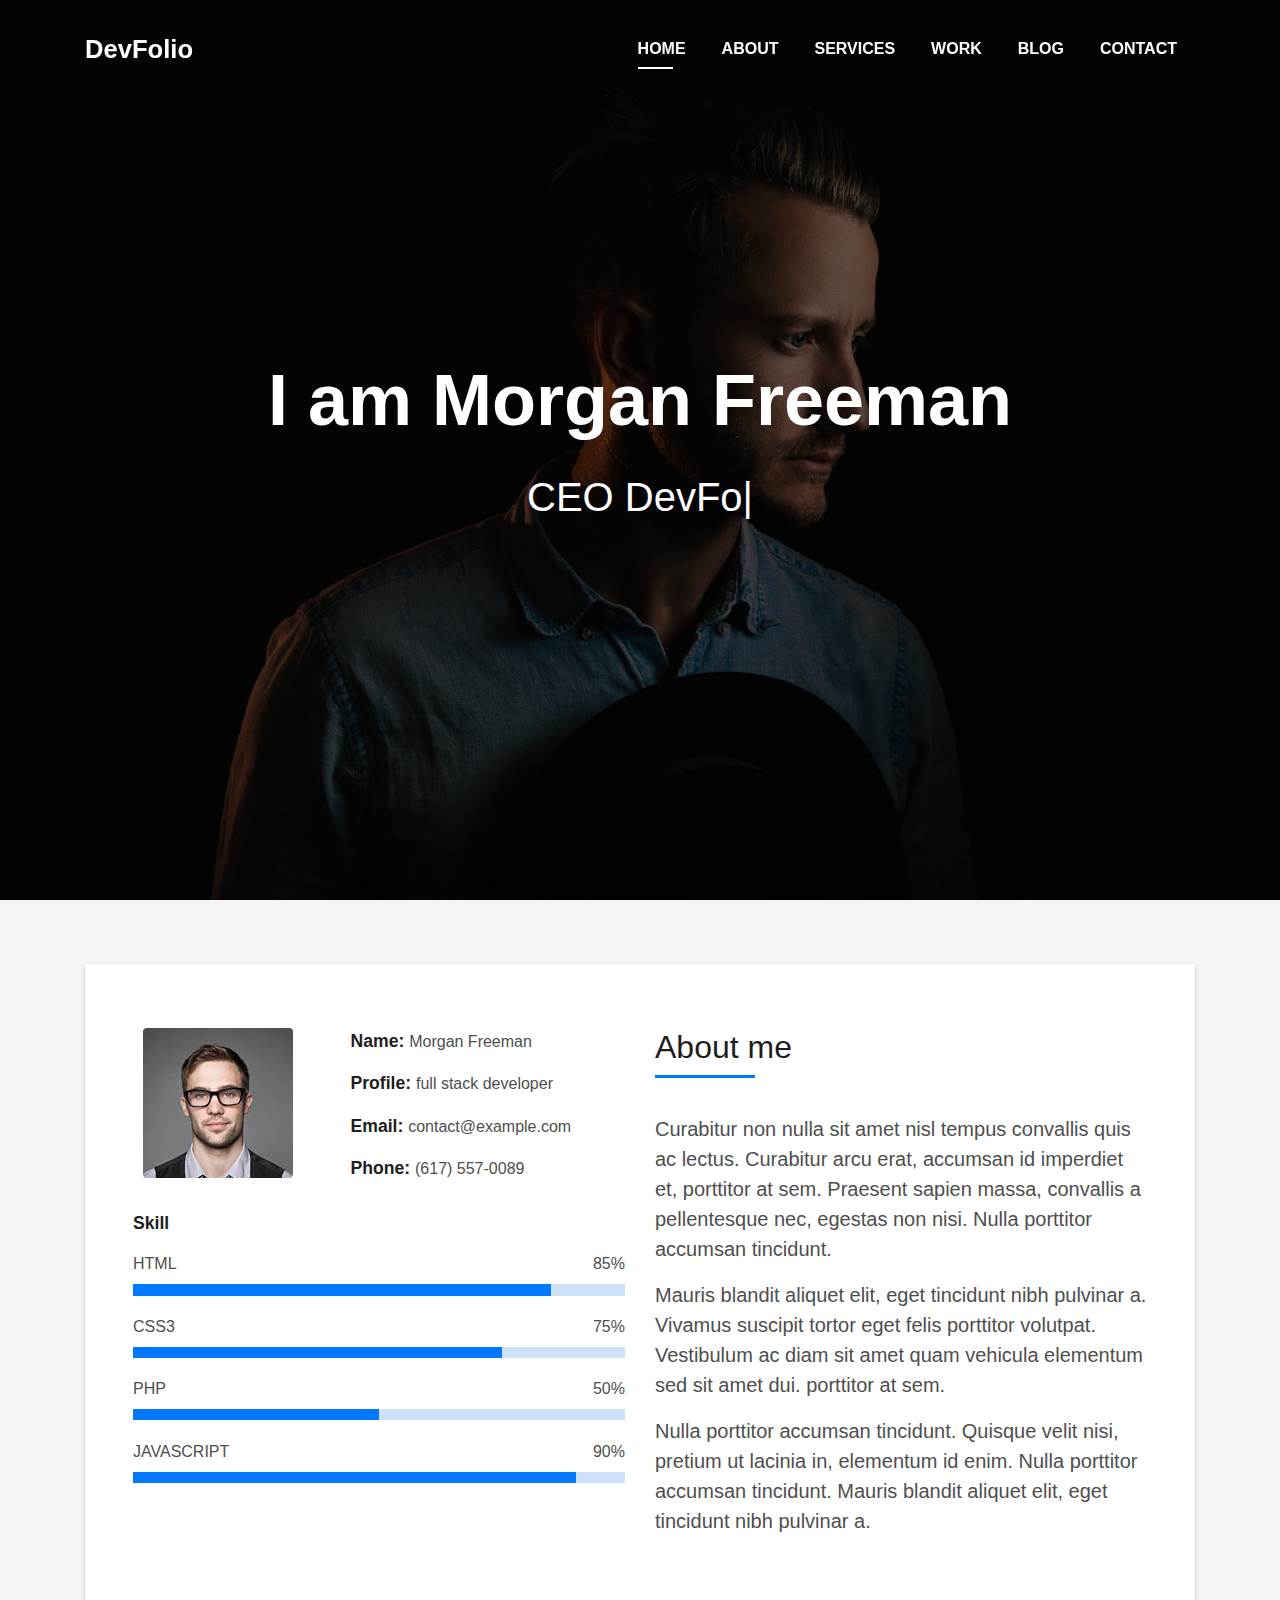
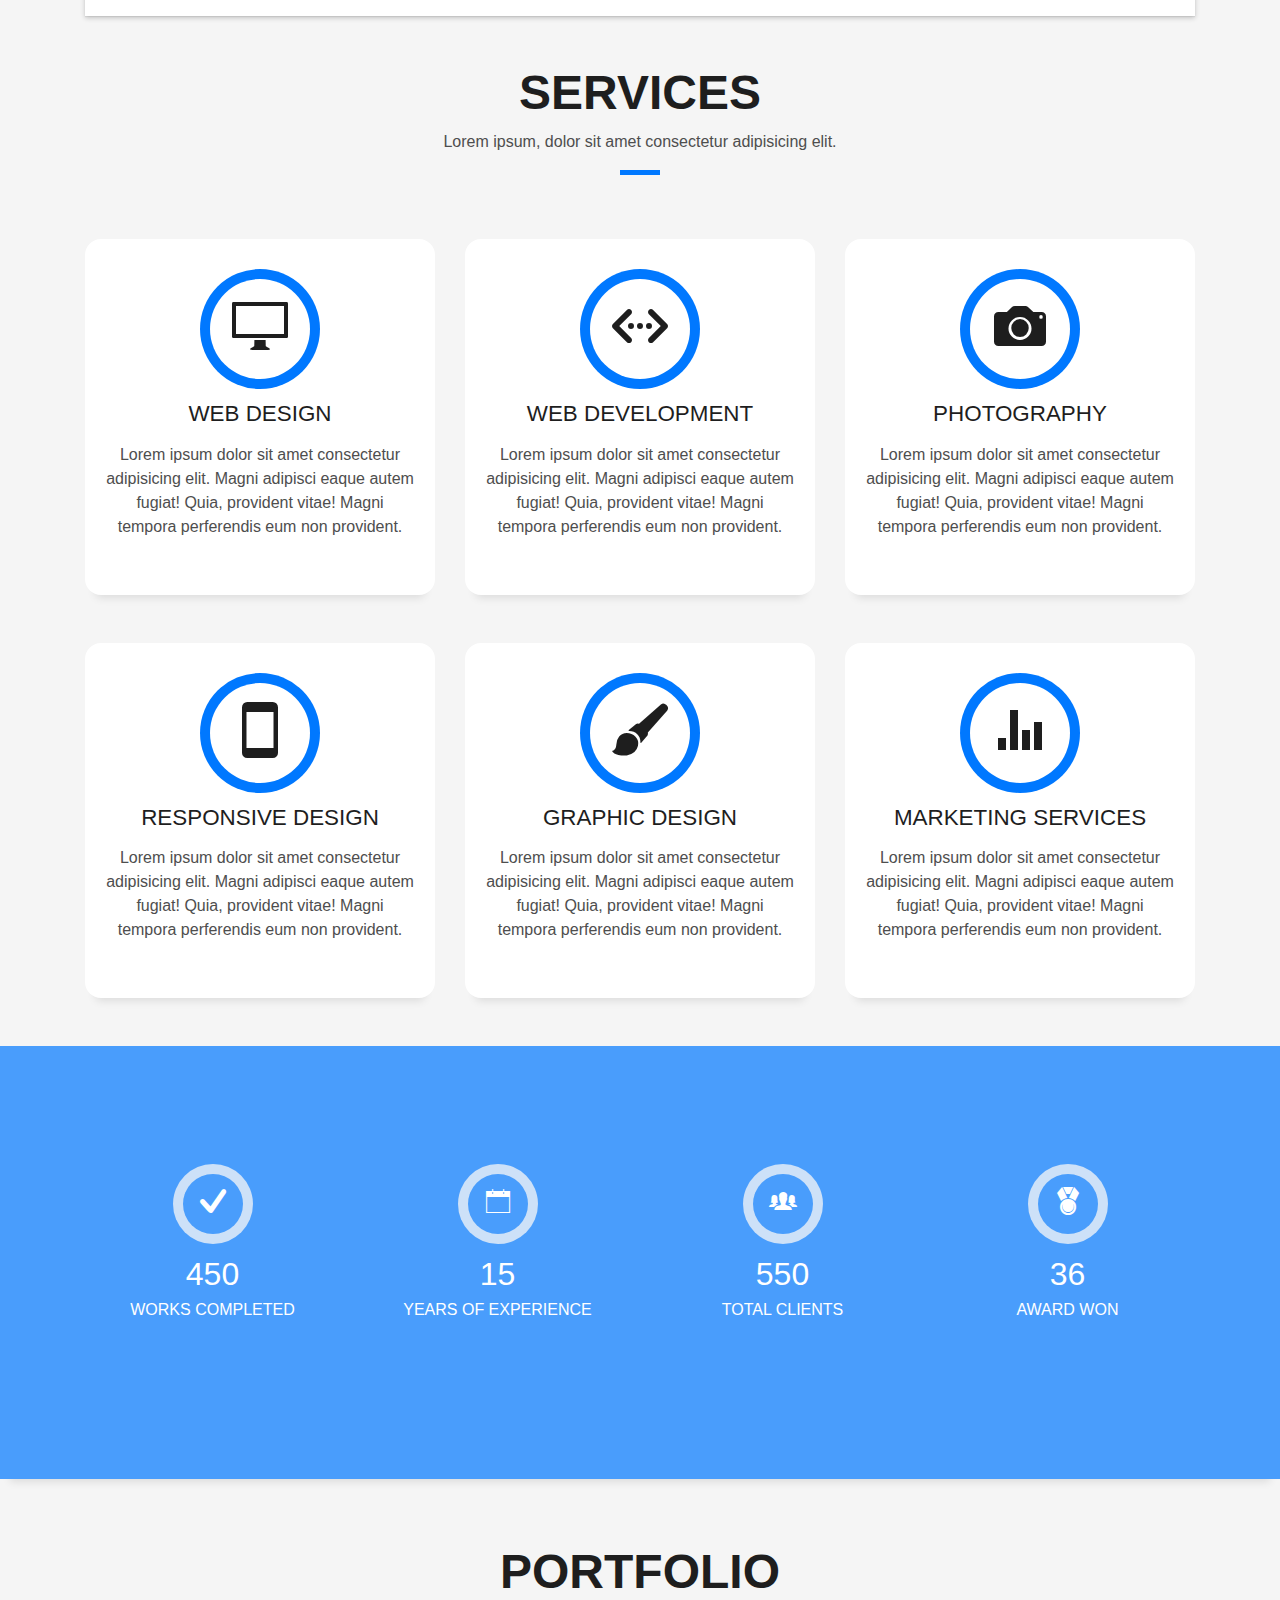
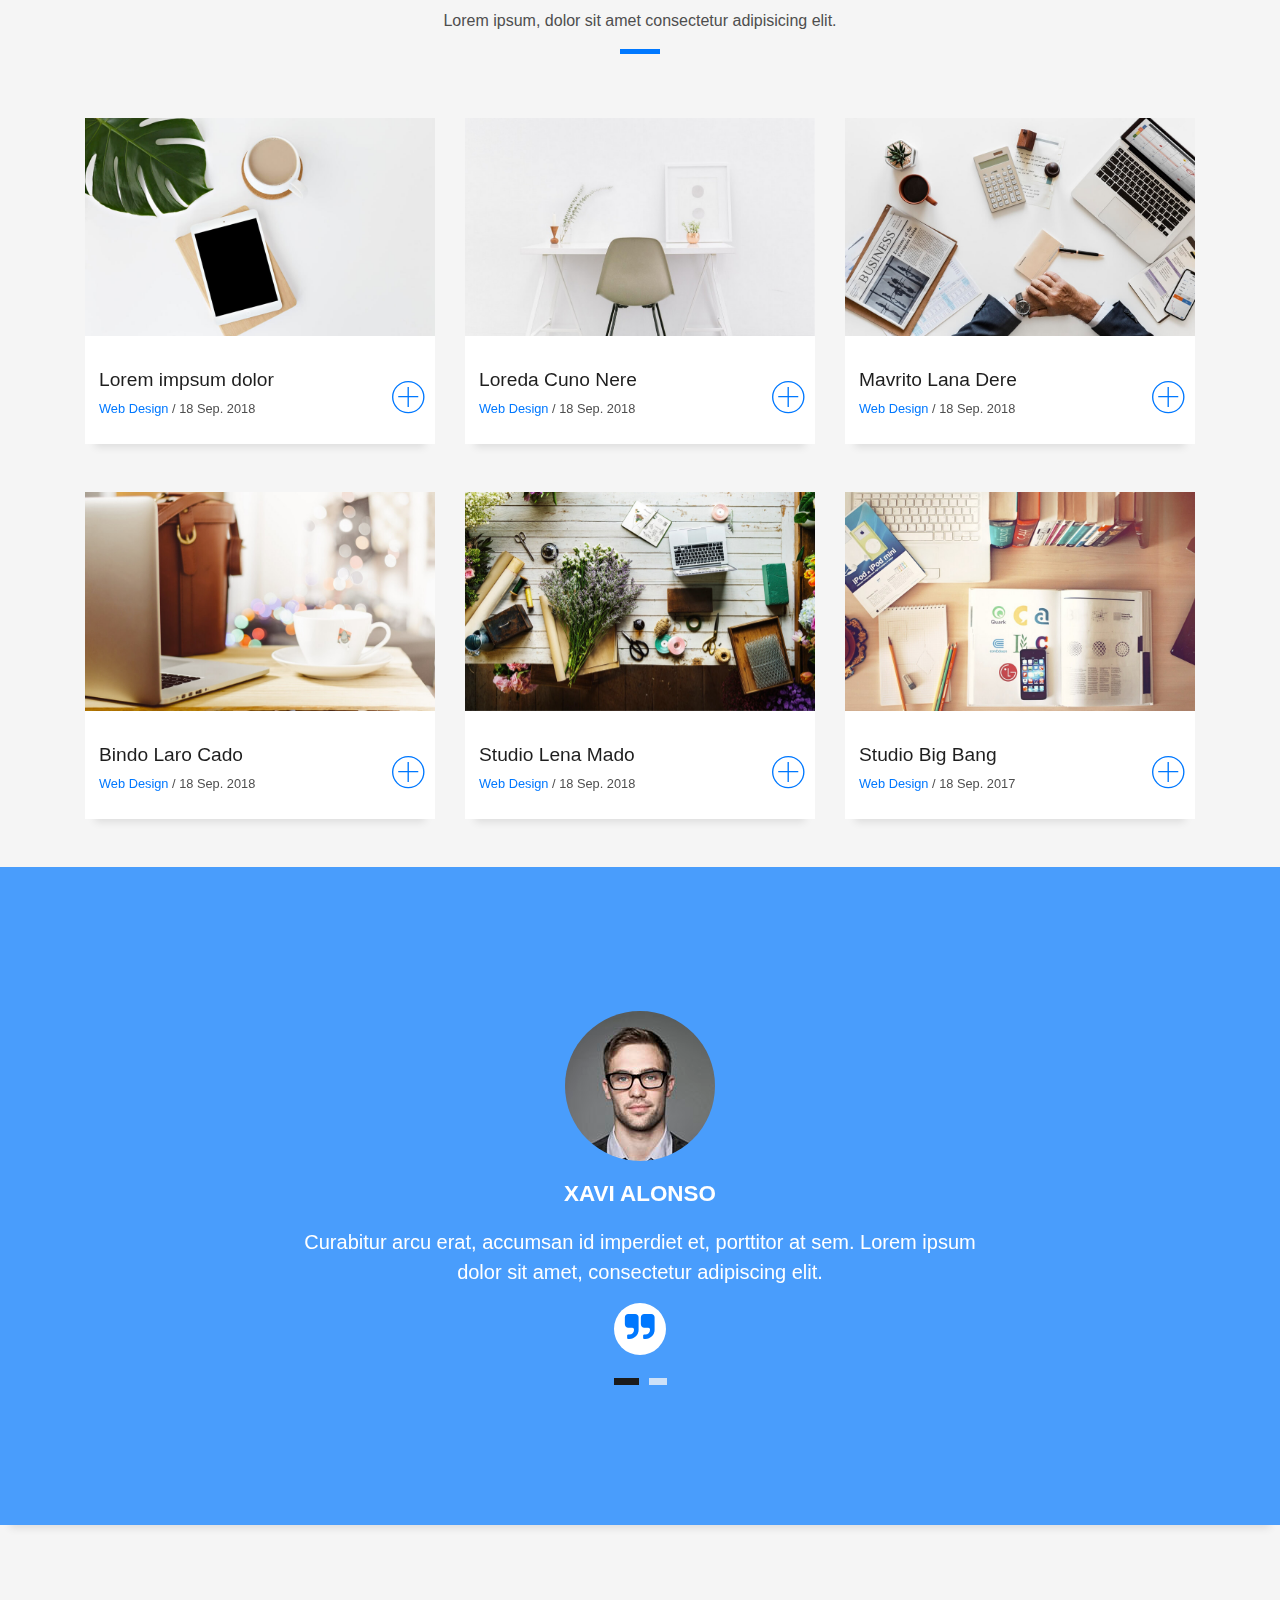
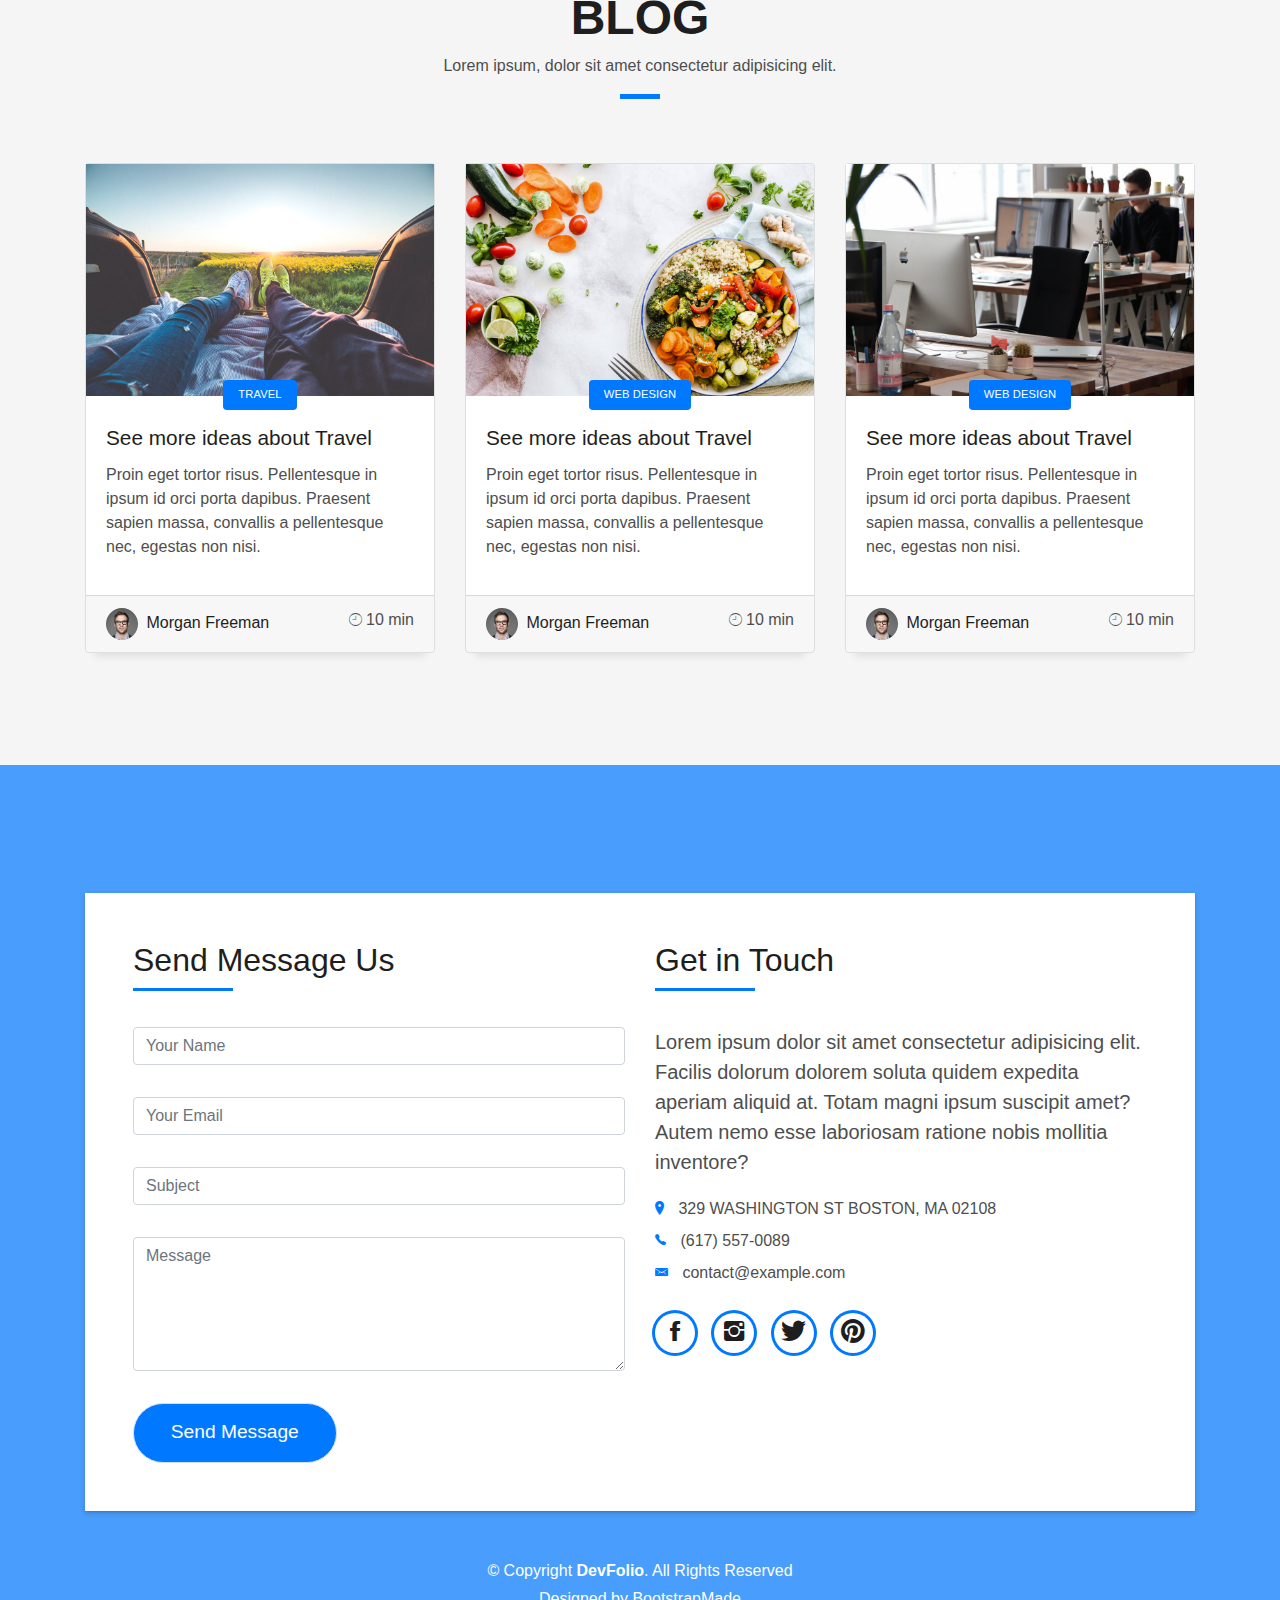
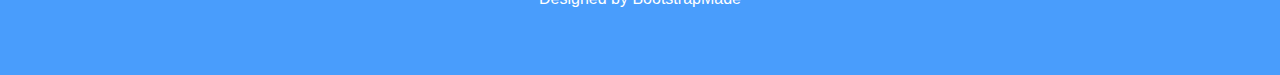
==== index.html @ e2ce396e "Initial (free) template" ====
<!DOCTYPE html>
<html lang="en">
<head>
  <meta charset="utf-8">
  <title>DevFolio Bootstrap Template</title>
  <meta content="width=device-width, initial-scale=1.0" name="viewport">
  <meta content="" name="keywords">
  <meta content="" name="description">

  <!-- Favicons -->
  <link href="img/favicon.png" rel="icon">
  <link href="img/apple-touch-icon.png" rel="apple-touch-icon">

  <!-- Bootstrap CSS File -->
  <link href="lib/bootstrap/css/bootstrap.min.css" rel="stylesheet">

  <!-- Libraries CSS Files -->
  <link href="lib/font-awesome/css/font-awesome.min.css" rel="stylesheet">
  <link href="lib/animate/animate.min.css" rel="stylesheet">
  <link href="lib/ionicons/css/ionicons.min.css" rel="stylesheet">
  <link href="lib/owlcarousel/assets/owl.carousel.min.css" rel="stylesheet">
  <link href="lib/lightbox/css/lightbox.min.css" rel="stylesheet">

  <!-- Main Stylesheet File -->
  <link href="css/style.css" rel="stylesheet">

  <!-- =======================================================
    Theme Name: DevFolio
    Theme URL: https://bootstrapmade.com/devfolio-bootstrap-portfolio-html-template/
    Author: BootstrapMade.com
    License: https://bootstrapmade.com/license/
  ======================================================= -->
</head>

<body id="page-top">

  <!--/ Nav Star /-->
  <nav class="navbar navbar-b navbar-trans navbar-expand-md fixed-top" id="mainNav">
    <div class="container">
      <a class="navbar-brand js-scroll" href="#page-top">DevFolio</a>
      <button class="navbar-toggler collapsed" type="button" data-toggle="collapse" data-target="#navbarDefault"
        aria-controls="navbarDefault" aria-expanded="false" aria-label="Toggle navigation">
        <span></span>
        <span></span>
        <span></span>
      </button>
      <div class="navbar-collapse collapse justify-content-end" id="navbarDefault">
        <ul class="navbar-nav">
          <li class="nav-item">
            <a class="nav-link js-scroll active" href="#home">Home</a>
          </li>
          <li class="nav-item">
            <a class="nav-link js-scroll" href="#about">About</a>
          </li>
          <li class="nav-item">
            <a class="nav-link js-scroll" href="#service">Services</a>
          </li>
          <li class="nav-item">
            <a class="nav-link js-scroll" href="#work">Work</a>
          </li>
          <li class="nav-item">
            <a class="nav-link js-scroll" href="#blog">Blog</a>
          </li>
          <li class="nav-item">
            <a class="nav-link js-scroll" href="#contact">Contact</a>
          </li>
        </ul>
      </div>
    </div>
  </nav>
  <!--/ Nav End /-->

  <!--/ Intro Skew Star /-->
  <div id="home" class="intro route bg-image" style="background-image: url(img/intro-bg.jpg)">
    <div class="overlay-itro"></div>
    <div class="intro-content display-table">
      <div class="table-cell">
        <div class="container">
          <!--<p class="display-6 color-d">Hello, world!</p>-->
          <h1 class="intro-title mb-4">I am Morgan Freeman</h1>
          <p class="intro-subtitle"><span class="text-slider-items">CEO DevFolio,Web Developer,Web Designer,Frontend Developer,Graphic Designer</span><strong class="text-slider"></strong></p>
          <!-- <p class="pt-3"><a class="btn btn-primary btn js-scroll px-4" href="#about" role="button">Learn More</a></p> -->
        </div>
      </div>
    </div>
  </div>
  <!--/ Intro Skew End /-->

  <section id="about" class="about-mf sect-pt4 route">
    <div class="container">
      <div class="row">
        <div class="col-sm-12">
          <div class="box-shadow-full">
            <div class="row">
              <div class="col-md-6">
                <div class="row">
                  <div class="col-sm-6 col-md-5">
                    <div class="about-img">
                      <img src="img/testimonial-2.jpg" class="img-fluid rounded b-shadow-a" alt="">
                    </div>
                  </div>
                  <div class="col-sm-6 col-md-7">
                    <div class="about-info">
                      <p><span class="title-s">Name: </span> <span>Morgan Freeman</span></p>
                      <p><span class="title-s">Profile: </span> <span>full stack developer</span></p>
                      <p><span class="title-s">Email: </span> <span>contact@example.com</span></p>
                      <p><span class="title-s">Phone: </span> <span>(617) 557-0089</span></p>
                    </div>
                  </div>
                </div>
                <div class="skill-mf">
                  <p class="title-s">Skill</p>
                  <span>HTML</span> <span class="pull-right">85%</span>
                  <div class="progress">
                    <div class="progress-bar" role="progressbar" style="width: 85%;" aria-valuenow="85" aria-valuemin="0"
                      aria-valuemax="100"></div>
                  </div>
                  <span>CSS3</span> <span class="pull-right">75%</span>
                  <div class="progress">
                    <div class="progress-bar" role="progressbar" style="width: 75%" aria-valuenow="75" aria-valuemin="0"
                      aria-valuemax="100"></div>
                  </div>
                  <span>PHP</span> <span class="pull-right">50%</span>
                  <div class="progress">
                    <div class="progress-bar" role="progressbar" style="width: 50%" aria-valuenow="50" aria-valuemin="0"
                      aria-valuemax="100"></div>
                  </div>
                  <span>JAVASCRIPT</span> <span class="pull-right">90%</span>
                  <div class="progress">
                    <div class="progress-bar" role="progressbar" style="width: 90%" aria-valuenow="90" aria-valuemin="0"
                      aria-valuemax="100"></div>
                  </div>
                </div>
              </div>
              <div class="col-md-6">
                <div class="about-me pt-4 pt-md-0">
                  <div class="title-box-2">
                    <h5 class="title-left">
                      About me
                    </h5>
                  </div>
                  <p class="lead">
                    Curabitur non nulla sit amet nisl tempus convallis quis ac lectus. Curabitur arcu erat, accumsan id
                    imperdiet et, porttitor
                    at sem. Praesent sapien massa, convallis a pellentesque nec, egestas non nisi. Nulla
                    porttitor accumsan tincidunt.
                  </p>
                  <p class="lead">
                    Mauris blandit aliquet elit, eget tincidunt nibh pulvinar a. Vivamus suscipit tortor eget felis
                    porttitor volutpat. Vestibulum
                    ac diam sit amet quam vehicula elementum sed sit amet dui. porttitor at sem.
                  </p>
                  <p class="lead">
                    Nulla porttitor accumsan tincidunt. Quisque velit nisi, pretium ut lacinia in, elementum id enim.
                    Nulla porttitor accumsan
                    tincidunt. Mauris blandit aliquet elit, eget tincidunt nibh pulvinar a.
                  </p>
                </div>
              </div>
            </div>
          </div>
        </div>
      </div>
    </div>
  </section>

  <!--/ Section Services Star /-->
  <section id="service" class="services-mf route">
    <div class="container">
      <div class="row">
        <div class="col-sm-12">
          <div class="title-box text-center">
            <h3 class="title-a">
              Services
            </h3>
            <p class="subtitle-a">
              Lorem ipsum, dolor sit amet consectetur adipisicing elit.
            </p>
            <div class="line-mf"></div>
          </div>
        </div>
      </div>
      <div class="row">
        <div class="col-md-4">
          <div class="service-box">
            <div class="service-ico">
              <span class="ico-circle"><i class="ion-monitor"></i></span>
            </div>
            <div class="service-content">
              <h2 class="s-title">Web Design</h2>
              <p class="s-description text-center">
                Lorem ipsum dolor sit amet consectetur adipisicing elit. Magni adipisci eaque autem fugiat! Quia,
                provident vitae! Magni
                tempora perferendis eum non provident.
              </p>
            </div>
          </div>
        </div>
        <div class="col-md-4">
          <div class="service-box">
            <div class="service-ico">
              <span class="ico-circle"><i class="ion-code-working"></i></span>
            </div>
            <div class="service-content">
              <h2 class="s-title">Web Development</h2>
              <p class="s-description text-center">
                Lorem ipsum dolor sit amet consectetur adipisicing elit. Magni adipisci eaque autem fugiat! Quia,
                provident vitae! Magni
                tempora perferendis eum non provident.
              </p>
            </div>
          </div>
        </div>
        <div class="col-md-4">
          <div class="service-box">
            <div class="service-ico">
              <span class="ico-circle"><i class="ion-camera"></i></span>
            </div>
            <div class="service-content">
              <h2 class="s-title">Photography</h2>
              <p class="s-description text-center">
                Lorem ipsum dolor sit amet consectetur adipisicing elit. Magni adipisci eaque autem fugiat! Quia,
                provident vitae! Magni
                tempora perferendis eum non provident.
              </p>
            </div>
          </div>
        </div>
        <div class="col-md-4">
          <div class="service-box">
            <div class="service-ico">
              <span class="ico-circle"><i class="ion-android-phone-portrait"></i></span>
            </div>
            <div class="service-content">
              <h2 class="s-title">Responsive Design</h2>
              <p class="s-description text-center">
                Lorem ipsum dolor sit amet consectetur adipisicing elit. Magni adipisci eaque autem fugiat! Quia,
                provident vitae! Magni
                tempora perferendis eum non provident.
              </p>
            </div>
          </div>
        </div>
        <div class="col-md-4">
          <div class="service-box">
            <div class="service-ico">
              <span class="ico-circle"><i class="ion-paintbrush"></i></span>
            </div>
            <div class="service-content">
              <h2 class="s-title">Graphic Design</h2>
              <p class="s-description text-center">
                Lorem ipsum dolor sit amet consectetur adipisicing elit. Magni adipisci eaque autem fugiat! Quia,
                provident vitae! Magni
                tempora perferendis eum non provident.
              </p>
            </div>
          </div>
        </div>
        <div class="col-md-4">
          <div class="service-box">
            <div class="service-ico">
              <span class="ico-circle"><i class="ion-stats-bars"></i></span>
            </div>
            <div class="service-content">
              <h2 class="s-title">Marketing Services</h2>
              <p class="s-description text-center">
                Lorem ipsum dolor sit amet consectetur adipisicing elit. Magni adipisci eaque autem fugiat! Quia,
                provident vitae! Magni
                tempora perferendis eum non provident.
              </p>
            </div>
          </div>
        </div>
      </div>
    </div>
  </section>
  <!--/ Section Services End /-->

  <div class="section-counter paralax-mf bg-image" style="background-image: url(img/counters-bg.jpg)">
    <div class="overlay-mf"></div>
    <div class="container">
      <div class="row">
        <div class="col-sm-3 col-lg-3">
          <div class="counter-box">
            <div class="counter-ico">
              <span class="ico-circle"><i class="ion-checkmark-round"></i></span>
            </div>
            <div class="counter-num">
              <p class="counter">450</p>
              <span class="counter-text">WORKS COMPLETED</span>
            </div>
          </div>
        </div>
        <div class="col-sm-3 col-lg-3">
          <div class="counter-box pt-4 pt-md-0">
            <div class="counter-ico">
              <span class="ico-circle"><i class="ion-ios-calendar-outline"></i></span>
            </div>
            <div class="counter-num">
              <p class="counter">15</p>
              <span class="counter-text">YEARS OF EXPERIENCE</span>
            </div>
          </div>
        </div>
        <div class="col-sm-3 col-lg-3">
          <div class="counter-box pt-4 pt-md-0">
            <div class="counter-ico">
              <span class="ico-circle"><i class="ion-ios-people"></i></span>
            </div>
            <div class="counter-num">
              <p class="counter">550</p>
              <span class="counter-text">TOTAL CLIENTS</span>
            </div>
          </div>
        </div>
        <div class="col-sm-3 col-lg-3">
          <div class="counter-box pt-4 pt-md-0">
            <div class="counter-ico">
              <span class="ico-circle"><i class="ion-ribbon-a"></i></span>
            </div>
            <div class="counter-num">
              <p class="counter">36</p>
              <span class="counter-text">AWARD WON</span>
            </div>
          </div>
        </div>
      </div>
    </div>
  </div>

  <!--/ Section Portfolio Star /-->
  <section id="work" class="portfolio-mf sect-pt4 route">
    <div class="container">
      <div class="row">
        <div class="col-sm-12">
          <div class="title-box text-center">
            <h3 class="title-a">
              Portfolio
            </h3>
            <p class="subtitle-a">
              Lorem ipsum, dolor sit amet consectetur adipisicing elit.
            </p>
            <div class="line-mf"></div>
          </div>
        </div>
      </div>
      <div class="row">
        <div class="col-md-4">
          <div class="work-box">
            <a href="img/work-1.jpg" data-lightbox="gallery-mf">
              <div class="work-img">
                <img src="img/work-1.jpg" alt="" class="img-fluid">
              </div>
              <div class="work-content">
                <div class="row">
                  <div class="col-sm-8">
                    <h2 class="w-title">Lorem impsum dolor</h2>
                    <div class="w-more">
                      <span class="w-ctegory">Web Design</span> / <span class="w-date">18 Sep. 2018</span>
                    </div>
                  </div>
                  <div class="col-sm-4">
                    <div class="w-like">
                      <span class="ion-ios-plus-outline"></span>
                    </div>
                  </div>
                </div>
              </div>
            </a>
          </div>
        </div>
        <div class="col-md-4">
          <div class="work-box">
            <a href="img/work-2.jpg" data-lightbox="gallery-mf">
              <div class="work-img">
                <img src="img/work-2.jpg" alt="" class="img-fluid">
              </div>
              <div class="work-content">
                <div class="row">
                  <div class="col-sm-8">
                    <h2 class="w-title">Loreda Cuno Nere</h2>
                    <div class="w-more">
                      <span class="w-ctegory">Web Design</span> / <span class="w-date">18 Sep. 2018</span>
                    </div>
                  </div>
                  <div class="col-sm-4">
                    <div class="w-like">
                      <span class="ion-ios-plus-outline"></span>
                    </div>
                  </div>
                </div>
              </div>
            </a>
          </div>
        </div>
        <div class="col-md-4">
          <div class="work-box">
            <a href="img/work-3.jpg" data-lightbox="gallery-mf">
              <div class="work-img">
                <img src="img/work-3.jpg" alt="" class="img-fluid">
              </div>
              <div class="work-content">
                <div class="row">
                  <div class="col-sm-8">
                    <h2 class="w-title">Mavrito Lana Dere</h2>
                    <div class="w-more">
                      <span class="w-ctegory">Web Design</span> / <span class="w-date">18 Sep. 2018</span>
                    </div>
                  </div>
                  <div class="col-sm-4">
                    <div class="w-like">
                      <span class="ion-ios-plus-outline"></span>
                    </div>
                  </div>
                </div>
              </div>
            </a>
          </div>
        </div>
        <div class="col-md-4">
          <div class="work-box">
            <a href="img/work-4.jpg" data-lightbox="gallery-mf">
              <div class="work-img">
                <img src="img/work-4.jpg" alt="" class="img-fluid">
              </div>
              <div class="work-content">
                <div class="row">
                  <div class="col-sm-8">
                    <h2 class="w-title">Bindo Laro Cado</h2>
                    <div class="w-more">
                      <span class="w-ctegory">Web Design</span> / <span class="w-date">18 Sep. 2018</span>
                    </div>
                  </div>
                  <div class="col-sm-4">
                    <div class="w-like">
                      <span class="ion-ios-plus-outline"></span>
                    </div>
                  </div>
                </div>
              </div>
            </a>
          </div>
        </div>
        <div class="col-md-4">
          <div class="work-box">
            <a href="img/work-5.jpg" data-lightbox="gallery-mf">
              <div class="work-img">
                <img src="img/work-5.jpg" alt="" class="img-fluid">
              </div>
              <div class="work-content">
                <div class="row">
                  <div class="col-sm-8">
                    <h2 class="w-title">Studio Lena Mado</h2>
                    <div class="w-more">
                      <span class="w-ctegory">Web Design</span> / <span class="w-date">18 Sep. 2018</span>
                    </div>
                  </div>
                  <div class="col-sm-4">
                    <div class="w-like">
                      <span class="ion-ios-plus-outline"></span>
                    </div>
                  </div>
                </div>
              </div>
            </a>
          </div>
        </div>
        <div class="col-md-4">
          <div class="work-box">
            <a href="img/work-6.jpg" data-lightbox="gallery-mf">
              <div class="work-img">
                <img src="img/work-6.jpg" alt="" class="img-fluid">
              </div>
              <div class="work-content">
                <div class="row">
                  <div class="col-sm-8">
                    <h2 class="w-title">Studio Big Bang</h2>
                    <div class="w-more">
                      <span class="w-ctegory">Web Design</span> / <span class="w-date">18 Sep. 2017</span>
                    </div>
                  </div>
                  <div class="col-sm-4">
                    <div class="w-like">
                      <span class="ion-ios-plus-outline"></span>
                    </div>
                  </div>
                </div>
              </div>
            </a>
          </div>
        </div>
        
      </div>
    </div>
  </section>
  <!--/ Section Portfolio End /-->

  <!--/ Section Testimonials Star /-->
  <div class="testimonials paralax-mf bg-image" style="background-image: url(img/overlay-bg.jpg)">
    <div class="overlay-mf"></div>
    <div class="container">
      <div class="row">
        <div class="col-md-12">
          <div id="testimonial-mf" class="owl-carousel owl-theme">
            <div class="testimonial-box">
              <div class="author-test">
                <img src="img/testimonial-2.jpg" alt="" class="rounded-circle b-shadow-a">
                <span class="author">Xavi Alonso</span>
              </div>
              <div class="content-test">
                <p class="description lead">
                  Curabitur arcu erat, accumsan id imperdiet et, porttitor at sem. Lorem ipsum dolor sit amet,
                  consectetur adipiscing elit.
                </p>
                <span class="comit"><i class="fa fa-quote-right"></i></span>
              </div>
            </div>
            <div class="testimonial-box">
              <div class="author-test">
                <img src="img/testimonial-4.jpg" alt="" class="rounded-circle b-shadow-a">
                <span class="author">Marta Socrate</span>
              </div>
              <div class="content-test">
                <p class="description lead">
                  Curabitur arcu erat, accumsan id imperdiet et, porttitor at sem. Lorem ipsum dolor sit amet,
                  consectetur adipiscing elit.
                </p>
                <span class="comit"><i class="fa fa-quote-right"></i></span>
              </div>
            </div>
          </div>
        </div>
      </div>
    </div>
  </div>

  <!--/ Section Blog Star /-->
  <section id="blog" class="blog-mf sect-pt4 route">
    <div class="container">
      <div class="row">
        <div class="col-sm-12">
          <div class="title-box text-center">
            <h3 class="title-a">
              Blog
            </h3>
            <p class="subtitle-a">
              Lorem ipsum, dolor sit amet consectetur adipisicing elit.
            </p>
            <div class="line-mf"></div>
          </div>
        </div>
      </div>
      <div class="row">
        <div class="col-md-4">
          <div class="card card-blog">
            <div class="card-img">
              <a href="blog-single.html"><img src="img/post-1.jpg" alt="" class="img-fluid"></a>
            </div>
            <div class="card-body">
              <div class="card-category-box">
                <div class="card-category">
                  <h6 class="category">Travel</h6>
                </div>
              </div>
              <h3 class="card-title"><a href="blog-single.html">See more ideas about Travel</a></h3>
              <p class="card-description">
                Proin eget tortor risus. Pellentesque in ipsum id orci porta dapibus. Praesent sapien massa, convallis
                a pellentesque nec,
                egestas non nisi.
              </p>
            </div>
            <div class="card-footer">
              <div class="post-author">
                <a href="#">
                  <img src="img/testimonial-2.jpg" alt="" class="avatar rounded-circle">
                  <span class="author">Morgan Freeman</span>
                </a>
              </div>
              <div class="post-date">
                <span class="ion-ios-clock-outline"></span> 10 min
              </div>
            </div>
          </div>
        </div>
        <div class="col-md-4">
          <div class="card card-blog">
            <div class="card-img">
              <a href="blog-single.html"><img src="img/post-2.jpg" alt="" class="img-fluid"></a>
            </div>
            <div class="card-body">
              <div class="card-category-box">
                <div class="card-category">
                  <h6 class="category">Web Design</h6>
                </div>
              </div>
              <h3 class="card-title"><a href="blog-single.html">See more ideas about Travel</a></h3>
              <p class="card-description">
                Proin eget tortor risus. Pellentesque in ipsum id orci porta dapibus. Praesent sapien massa, convallis
                a pellentesque nec,
                egestas non nisi.
              </p>
            </div>
            <div class="card-footer">
              <div class="post-author">
                <a href="#">
                  <img src="img/testimonial-2.jpg" alt="" class="avatar rounded-circle">
                  <span class="author">Morgan Freeman</span>
                </a>
              </div>
              <div class="post-date">
                <span class="ion-ios-clock-outline"></span> 10 min
              </div>
            </div>
          </div>
        </div>
        <div class="col-md-4">
          <div class="card card-blog">
            <div class="card-img">
              <a href="blog-single.html"><img src="img/post-3.jpg" alt="" class="img-fluid"></a>
            </div>
            <div class="card-body">
              <div class="card-category-box">
                <div class="card-category">
                  <h6 class="category">Web Design</h6>
                </div>
              </div>
              <h3 class="card-title"><a href="blog-single.html">See more ideas about Travel</a></h3>
              <p class="card-description">
                Proin eget tortor risus. Pellentesque in ipsum id orci porta dapibus. Praesent sapien massa, convallis
                a pellentesque nec,
                egestas non nisi.
              </p>
            </div>
            <div class="card-footer">
              <div class="post-author">
                <a href="#">
                  <img src="img/testimonial-2.jpg" alt="" class="avatar rounded-circle">
                  <span class="author">Morgan Freeman</span>
                </a>
              </div>
              <div class="post-date">
                <span class="ion-ios-clock-outline"></span> 10 min
              </div>
            </div>
          </div>
        </div>
      </div>
    </div>
  </section>
  <!--/ Section Blog End /-->

  <!--/ Section Contact-Footer Star /-->
  <section class="paralax-mf footer-paralax bg-image sect-mt4 route" style="background-image: url(img/overlay-bg.jpg)">
    <div class="overlay-mf"></div>
    <div class="container">
      <div class="row">
        <div class="col-sm-12">
          <div class="contact-mf">
            <div id="contact" class="box-shadow-full">
              <div class="row">
                <div class="col-md-6">
                  <div class="title-box-2">
                    <h5 class="title-left">
                      Send Message Us
                    </h5>
                  </div>
                  <div>
                      <form action="" method="post" role="form" class="contactForm">
                      <div id="sendmessage">Your message has been sent. Thank you!</div>
                      <div id="errormessage"></div>
                      <div class="row">
                        <div class="col-md-12 mb-3">
                          <div class="form-group">
                            <input type="text" name="name" class="form-control" id="name" placeholder="Your Name" data-rule="minlen:4" data-msg="Please enter at least 4 chars" />
                            <div class="validation"></div>
                          </div>
                        </div>
                        <div class="col-md-12 mb-3">
                          <div class="form-group">
                            <input type="email" class="form-control" name="email" id="email" placeholder="Your Email" data-rule="email" data-msg="Please enter a valid email" />
                            <div class="validation"></div>
                          </div>
                        </div>
                        <div class="col-md-12 mb-3">
                            <div class="form-group">
                              <input type="text" class="form-control" name="subject" id="subject" placeholder="Subject" data-rule="minlen:4" data-msg="Please enter at least 8 chars of subject" />
                              <div class="validation"></div>
                            </div>
                        </div>
                        <div class="col-md-12 mb-3">
                          <div class="form-group">
                            <textarea class="form-control" name="message" rows="5" data-rule="required" data-msg="Please write something for us" placeholder="Message"></textarea>
                            <div class="validation"></div>
                          </div>
                        </div>
                        <div class="col-md-12">
                          <button type="submit" class="button button-a button-big button-rouded">Send Message</button>
                        </div>
                      </div>
                    </form>
                  </div>
                </div>
                <div class="col-md-6">
                  <div class="title-box-2 pt-4 pt-md-0">
                    <h5 class="title-left">
                      Get in Touch
                    </h5>
                  </div>
                  <div class="more-info">
                    <p class="lead">
                      Lorem ipsum dolor sit amet consectetur adipisicing elit. Facilis dolorum dolorem soluta quidem
                      expedita aperiam aliquid at.
                      Totam magni ipsum suscipit amet? Autem nemo esse laboriosam ratione nobis
                      mollitia inventore?
                    </p>
                    <ul class="list-ico">
                      <li><span class="ion-ios-location"></span> 329 WASHINGTON ST BOSTON, MA 02108</li>
                      <li><span class="ion-ios-telephone"></span> (617) 557-0089</li>
                      <li><span class="ion-email"></span> contact@example.com</li>
                    </ul>
                  </div>
                  <div class="socials">
                    <ul>
                      <li><a href=""><span class="ico-circle"><i class="ion-social-facebook"></i></span></a></li>
                      <li><a href=""><span class="ico-circle"><i class="ion-social-instagram"></i></span></a></li>
                      <li><a href=""><span class="ico-circle"><i class="ion-social-twitter"></i></span></a></li>
                      <li><a href=""><span class="ico-circle"><i class="ion-social-pinterest"></i></span></a></li>
                    </ul>
                  </div>
                </div>
              </div>
            </div>
          </div>
        </div>
      </div>
    </div>
    <footer>
      <div class="container">
        <div class="row">
          <div class="col-sm-12">
            <div class="copyright-box">
              <p class="copyright">&copy; Copyright <strong>DevFolio</strong>. All Rights Reserved</p>
              <div class="credits">
                <!--
                  All the links in the footer should remain intact.
                  You can delete the links only if you purchased the pro version.
                  Licensing information: https://bootstrapmade.com/license/
                  Purchase the pro version with working PHP/AJAX contact form: https://bootstrapmade.com/buy/?theme=DevFolio
                -->
                Designed by <a href="https://bootstrapmade.com/">BootstrapMade</a>
              </div>
            </div>
          </div>
        </div>
      </div>
    </footer>
  </section>
  <!--/ Section Contact-footer End /-->

  <a href="#" class="back-to-top"><i class="fa fa-chevron-up"></i></a>
  <div id="preloader"></div>

  <!-- JavaScript Libraries -->
  <script src="lib/jquery/jquery.min.js"></script>
  <script src="lib/jquery/jquery-migrate.min.js"></script>
  <script src="lib/popper/popper.min.js"></script>
  <script src="lib/bootstrap/js/bootstrap.min.js"></script>
  <script src="lib/easing/easing.min.js"></script>
  <script src="lib/counterup/jquery.waypoints.min.js"></script>
  <script src="lib/counterup/jquery.counterup.js"></script>
  <script src="lib/owlcarousel/owl.carousel.min.js"></script>
  <script src="lib/lightbox/js/lightbox.min.js"></script>
  <script src="lib/typed/typed.min.js"></script>
  <!-- Contact Form JavaScript File -->
  <script src="contactform/contactform.js"></script>

  <!-- Template Main Javascript File -->
  <script src="js/main.js"></script>

</body>
</html>
---- css/style.css ----
/*
  Theme Name: DevFolio
  Theme URL: https://bootstrapmade.com/devfolio-bootstrap-portfolio-html-template/
  Author: BootstrapMade.com
  License: https://bootstrapmade.com/license/
*/

/*======================================
//--//-->   STYLES GENERALES
======================================*/

body {
  background-color: #f5f5f5;
  color: #4e4e4e;
}

h1,
h2,
h3,
h4,
h5,
h6 {
  color: #1e1e1e;
}

a {
  color: #1e1e1e;
  transition: all 0.5s ease-in-out;
}

a:hover {
  color: #0078ff;
  text-decoration: none;
  transition: all 0.5s ease-in-out;
}

.p-r {
  position: relative;
}

.color-a {
  color: #0078ff;
}

.color-d {
  color: #f5f5f5;
}

.color-text-a {
  color: #4e4e4e;
}

.box-shadow,
.paralax-mf,
.service-box,
.work-box,
.card-blog {
  box-shadow: 0 13px 8px -10px rgba(0, 0, 0, 0.1);
}

.box-shadow-a,
.button:hover {
  box-shadow: 0 0 0 4px #cde1f8;
}

.display-5 {
  font-size: 2.5rem;
  font-weight: 300;
  line-height: 1.1;
}

.display-6 {
  font-size: 2rem;
  font-weight: 300;
  line-height: 1.1;
}

.avatar {
  width: 32px;
  height: 32px;
  margin-right: 4px;
  overflow: hidden;
}

.bg-image {
  background-repeat: no-repeat;
  background-attachment: fixed;
  background-size: cover;
  background-position: center center;
}

.overlay-mf {
  background-color: #0078ff;
}

.overlay-mf {
  position: absolute;
  top: 0;
  left: 0px;
  padding: 0;
  height: 100%;
  width: 100%;
  opacity: .7;
}

.paralax-mf {
  position: relative;
  padding: 8rem 0;
}

.display-table {
  width: 100%;
  height: 100%;
  display: table;
}

.table-cell {
  display: table-cell;
  vertical-align: middle;
}

/*--/ Sections /--*/

.sect-4 {
  padding: 4rem 0;
}

.sect-pt4 {
  padding-top: 4rem;
}

.sect-mt4 {
  margin-top: 4rem;
}

/*--/ Title s /--*/

.title-s {
  font-weight: 600;
  color: #1e1e1e;
  font-size: 1.1rem;
}

/*--/ Title A /--*/

.title-box {
  margin-bottom: 4rem;
}

.title-a {
  font-size: 3rem;
  font-weight: bold;
  text-transform: uppercase;
}

.subtitle-a {
  color: #4e4e4e;
}

.line-mf {
  width: 40px;
  height: 5px;
  background-color: #0078ff;
  margin: 0 auto;
}

/*--/ Title Left /--*/

.title-box-2 {
  margin-bottom: 3rem;
}

.title-left {
  font-size: 2rem;
  position: relative;
}

.title-left:before {
  content: '';
  position: absolute;
  height: 3px;
  background-color: #0078ff;
  width: 100px;
  bottom: -12px;
}

/*------/ Box /------*/

.box-pl2 {
  padding-left: 2rem;
}

.box-shadow-full {
  padding: 3rem 1.25rem;
  position: relative;
  background-color: #fff;
  margin-bottom: 3rem;
  z-index: 2;
  box-shadow: 0 1px 1px 0 rgba(0, 0, 0, 0.06), 0 2px 5px 0 rgba(0, 0, 0, 0.2);
}

/*------/ Socials /------*/

.socials {
  padding: 1.5rem 0;
}

.socials ul li {
  display: inline-block;
}

.socials .ico-circle {
  height: 40px;
  width: 40px;
  font-size: 1.7rem;
  border-radius: 50%;
  line-height: 1.4;
  margin: 0 15px 0 0;
  box-shadow: 0 0 0 3px #0078ff;
  transition: all 500ms ease;
}

.socials .ico-circle:hover {
  background-color: #0078ff;
  color: #fff;
  box-shadow: 0 0 0 3px #cde1f8;
  transition: all 500ms ease;
}

/*------/ Ul resect /------*/

.ul-resect,
.socials ul,
.list-ico,
.blog-wrapper .post-meta ul,
.box-comments .list-comments,
.widget-sidebar .list-sidebar,
.widget-tags ul {
  list-style: none;
  padding-left: 0;
  margin-bottom: 0;
}

.list-ico {
  line-height: 2;
}

.list-ico span {
  color: #0078ff;
  margin-right: 10px;
}

/*------/ Ico Circle /------*/

.ico-circle {
  height: 100px;
  width: 100px;
  font-size: 2rem;
  border-radius: 50%;
  line-height: 1.55;
  margin: 0 auto;
  text-align: center;
  box-shadow: 0 0 0 10px #0078ff;
  display: block;
}

/*------/ Owl Carousel /------*/

.owl-theme .owl-dots {
  text-align: center;
  margin-top: 18px;
}

.owl-theme .owl-dots .owl-dot {
  display: inline-block;
}

.owl-theme .owl-dots .owl-dot span {
  width: 18px;
  height: 7px;
  margin: 5px 5px;
  background: #cde1f8;
  border: 0px solid #cde1f8;
  display: block;
  transition: all 0.6s ease-in-out;
  cursor: pointer;
}

.owl-theme .owl-dots .owl-dot:hover span {
  background-color: #cde1f8;
}

.owl-theme .owl-dots .owl-dot.active span {
  background-color: #1B1B1B;
  width: 25px;
}

/*--/ Scrolltop s /--*/

.scrolltop-mf {
  position: relative;
  display: none;
}

.scrolltop-mf span {
  z-index: 999;
  position: fixed;
  width: 42px;
  height: 42px;
  background-color: #0078ff;
  opacity: .7;
  font-size: 1.6rem;
  line-height: 1.5;
  text-align: center;
  color: #fff;
  top: auto;
  left: auto;
  right: 30px;
  bottom: 50px;
  cursor: pointer;
  border-radius: 50%;
}

/* Back to top button */

.back-to-top {
  position: fixed;
  display: none;
  background: #0078ff;
  color: #fff;
  width: 44px;
  height: 44px;
  text-align: center;
  line-height: 1;
  font-size: 16px;
  border-radius: 50%;
  right: 15px;
  bottom: 15px;
  transition: background 0.5s;
  z-index: 11;
}

.back-to-top i {
  padding-top: 12px;
  color: #fff;
}

/* Prelaoder */

#preloader {
  position: fixed;
  top: 0;
  left: 0;
  right: 0;
  bottom: 0;
  z-index: 9999;
  overflow: hidden;
  background: #fff;
}

#preloader:before {
  content: "";
  position: fixed;
  top: calc(50% - 30px);
  left: calc(50% - 30px);
  border: 6px solid #f2f2f2;
  border-top: 6px solid #0078ff;
  border-radius: 50%;
  width: 60px;
  height: 60px;
  -webkit-animation: animate-preloader 1s linear infinite;
  animation: animate-preloader 1s linear infinite;
}

@-webkit-keyframes animate-preloader {
  0% {
    -webkit-transform: rotate(0deg);
    transform: rotate(0deg);
  }

  100% {
    -webkit-transform: rotate(360deg);
    transform: rotate(360deg);
  }
}

@keyframes animate-preloader {
  0% {
    -webkit-transform: rotate(0deg);
    transform: rotate(0deg);
  }

  100% {
    -webkit-transform: rotate(360deg);
    transform: rotate(360deg);
  }
}

/*======================================
//--//-->   NAVBAR
======================================*/

.navbar-b {
  transition: all .5s ease-in-out;
  background-color: transparent;
  padding-top: 1.563rem;
  padding-bottom: 1.563rem;
}

.navbar-b.navbar-reduce {
  box-shadow: 0px 6px 9px 0px rgba(0, 0, 0, 0.06);
}

.navbar-b.navbar-trans .nav-item,
.navbar-b.navbar-reduce .nav-item {
  position: relative;
  padding-right: 10px;
  padding-left: 0;
}

.navbar-b.navbar-trans .nav-link,
.navbar-b.navbar-reduce .nav-link {
  color: #fff;
  text-transform: uppercase;
  font-weight: 600;
}

.navbar-b.navbar-trans .nav-link:before,
.navbar-b.navbar-reduce .nav-link:before {
  content: '';
  position: absolute;
  margin-left: 0px;
  width: 0%;
  bottom: 0;
  left: 0;
  height: 2px;
  transition: all 500ms ease;
}

.navbar-b.navbar-trans .nav-link:hover,
.navbar-b.navbar-reduce .nav-link:hover {
  color: #1B1B1B;
}

.navbar-b.navbar-trans .nav-link:hover:before,
.navbar-b.navbar-reduce .nav-link:hover:before {
  width: 35px;
}

.navbar-b.navbar-trans .show > .nav-link:before,
.navbar-b.navbar-trans .active > .nav-link:before,
.navbar-b.navbar-trans .nav-link.show:before,
.navbar-b.navbar-trans .nav-link.active:before,
.navbar-b.navbar-reduce .show > .nav-link:before,
.navbar-b.navbar-reduce .active > .nav-link:before,
.navbar-b.navbar-reduce .nav-link.show:before,
.navbar-b.navbar-reduce .nav-link.active:before {
  width: 35px;
}

.navbar-b.navbar-trans .nav-link:before {
  background-color: #fff;
}

.navbar-b.navbar-trans .nav-link:hover {
  color: #fff;
}

.navbar-b.navbar-trans .show > .nav-link,
.navbar-b.navbar-trans .active > .nav-link,
.navbar-b.navbar-trans .nav-link.show,
.navbar-b.navbar-trans .nav-link.active {
  color: #fff;
}

.navbar-b.navbar-reduce {
  transition: all .5s ease-in-out;
  background-color: #fff;
  padding-top: 15px;
  padding-bottom: 15px;
}

.navbar-b.navbar-reduce .nav-link {
  color: #0078ff;
}

.navbar-b.navbar-reduce .nav-link:before {
  background-color: #0078ff;
}

.navbar-b.navbar-reduce .nav-link:hover {
  color: #0078ff;
}

.navbar-b.navbar-reduce .show > .nav-link,
.navbar-b.navbar-reduce .active > .nav-link,
.navbar-b.navbar-reduce .nav-link.show,
.navbar-b.navbar-reduce .nav-link.active {
  color: #0078ff;
}

.navbar-b.navbar-reduce .navbar-brand {
  color: #0078ff;
}

.navbar-b.navbar-reduce .navbar-toggler span {
  background-color: #1B1B1B;
}

.navbar-b .navbar-brand {
  color: #fff;
  font-size: 1.6rem;
  font-weight: 600;
}

.navbar-b .navbar-nav .dropdown-item.show .dropdown-menu,
.navbar-b .dropdown.show .dropdown-menu,
.navbar-b .dropdown-btn.show .dropdown-menu {
  -webkit-transform: translate3d(0px, 0px, 0px);
  transform: translate3d(0px, 0px, 0px);
  visibility: visible !important;
}

.navbar-b .dropdown-menu {
  margin: 1.12rem 0 0;
  border-radius: 0;
}

.navbar-b .dropdown-menu .dropdown-item {
  padding: .7rem 1.7rem;
  transition: all 500ms ease;
}

.navbar-b .dropdown-menu .dropdown-item:hover {
  background-color: #0078ff;
  color: #fff;
  transition: all 500ms ease;
}

.navbar-b .dropdown-menu .dropdown-item.active {
  background-color: #0078ff;
}

/*--/ Hamburger Navbar /--*/

.navbar-toggler {
  position: relative;
}

.navbar-toggler:focus,
.navbar-toggler:active {
  outline: 0;
}

.navbar-toggler span {
  display: block;
  background-color: #fff;
  height: 3px;
  width: 25px;
  margin-top: 4px;
  margin-bottom: 4px;
  -webkit-transform: rotate(0deg);
  transform: rotate(0deg);
  left: 0;
  opacity: 1;
}

.navbar-toggler span:nth-child(1),
.navbar-toggler span:nth-child(3) {
  transition: -webkit-transform .35s ease-in-out;
  transition: transform .35s ease-in-out;
  transition: transform .35s ease-in-out, -webkit-transform .35s ease-in-out;
}

.navbar-toggler:not(.collapsed) span:nth-child(1) {
  position: absolute;
  left: 12px;
  top: 10px;
  -webkit-transform: rotate(135deg);
  transform: rotate(135deg);
  opacity: 0.9;
}

.navbar-toggler:not(.collapsed) span:nth-child(2) {
  height: 12px;
  visibility: hidden;
  background-color: transparent;
}

.navbar-toggler:not(.collapsed) span:nth-child(3) {
  position: absolute;
  left: 12px;
  top: 10px;
  -webkit-transform: rotate(-135deg);
  transform: rotate(-135deg);
  opacity: 0.9;
}

/*======================================
//--//-->   INTRO
======================================*/

.intro {
  height: 100vh;
  position: relative;
  color: #fff;
}

.intro .intro-content {
  text-align: center;
  position: absolute;
}

.intro .overlay-itro {
  background-color: rgba(0, 0, 0, 0.6);
  position: absolute;
  top: 0;
  left: 0px;
  padding: 0;
  height: 100%;
  width: 100%;
  opacity: .9;
}

.intro .intro-title {
  color: #fff;
  font-weight: 600;
  font-size: 3rem;
}

.intro .intro-subtitle {
  font-size: 1.5rem;
  font-weight: 300;
}

.intro .text-slider-items {
  display: none;
}

.intro-single {
  height: 350px;
}

.intro-single .intro-content {
  margin-top: 30px;
}

.intro-single .intro-title {
  text-transform: uppercase;
  font-size: 3rem;
}

.intro-single .breadcrumb {
  background-color: transparent;
  color: #0078ff;
}

.intro-single .breadcrumb .breadcrumb-item:before {
  color: #cde1f8;
}

.intro-single .breadcrumb .breadcrumb-item.active {
  color: #cde1f8;
}

.intro-single .breadcrumb a {
  color: #fff;
}

/*======================================
//--//-->   ABOUT
======================================*/

.about-mf .box-shadow-full {
  padding-top: 4rem;
  padding-bottom: 4rem;
}

.about-mf .about-img {
  margin-bottom: 2rem;
}

.about-mf .about-img img {
  margin-left: 10px;
}

.skill-mf span {
  color: #4e4e4e;
}

.skill-mf .progress {
  background-color: #cde1f8;
  margin: .5rem 0 1.2rem 0;
  border-radius: 0;
  height: .7rem;
}

.skill-mf .progress .progress-bar {
  height: .7rem;
  background-color: #0078ff;
}

/*======================================
//--//-->   SERVICES
======================================*/

.service-box {
  background-color: #fff;
  padding: 2.5rem 1.3rem;
  border-radius: 1rem;
  margin-bottom: 3rem;
}

.service-box:hover .ico-circle {
  transition: all 500ms ease;
  color: #fff;
  background-color: #0078ff;
  box-shadow: 0 0 0 10px #cde1f8;
}

.service-box .service-ico {
  margin-bottom: 1rem;
  color: #1e1e1e;
}

.service-box .ico-circle {
  transition: all 500ms ease;
  font-size: 4rem;
}

.service-box .s-title {
  font-size: 1.4rem;
  text-transform: uppercase;
  text-align: center;
  padding: .4rem 0;
}

.service-box .s-description {
  color: #4e4e4e;
}

/*======================================
//--//-->   COUNTER
======================================*/

.counter-box {
  color: #fff;
  text-align: center;
}

.counter-ico {
  margin-bottom: 1rem;
}

.counter-ico .ico-circle {
  height: 60px;
  width: 60px;
  line-height: 1.8;
  box-shadow: 0 0 0 10px #cde1f8;
}

.counter-num .counter {
  font-size: 2rem;
  margin-bottom: 0;
}

/*======================================
//--//-->   PORTFOLIO
======================================*/

.work-box {
  margin-bottom: 3rem;
  -webkit-backface-visibility: hidden;
  backface-visibility: hidden;
  background-color: #fff;
}

.work-box:hover img {
  -webkit-transform: scale(1.3);
  transform: scale(1.3);
}

.work-img {
  display: block;
  overflow: hidden;
}

.work-img img {
  transition: all 1s;
}

.work-content {
  padding: 2rem 3% 1rem 4%;
}

.work-content .w-more {
  color: #4e4e4e;
  font-size: .8rem;
}

.work-content .w-more .w-ctegory {
  color: #0078ff;
}

.work-content .w-like {
  font-size: 2.5rem;
  color: #0078ff;
  float: right;
}

.work-content .w-like a {
  color: #0078ff;
}

.work-content .w-like .num-like {
  font-size: .7rem;
}

.w-title {
  font-size: 1.2rem;
}

/*======================================
//--//-->   TESTIMONIALS
======================================*/

.testimonials .owl-carousel .owl-item img {
  width: auto;
}

.testimonial-box {
  color: #fff;
  text-align: center;
}

.testimonial-box .author-test {
  margin-top: 1rem;
}

.testimonial-box .author-test img {
  margin: 0 auto;
}

.testimonial-box .author {
  color: #fff;
  text-transform: uppercase;
  font-weight: 600;
  margin: 1rem 0;
  display: block;
  font-size: 1.4rem;
}

.testimonial-box .comit {
  font-size: 2rem;
  color: #0078ff;
  background-color: #fff;
  width: 52px;
  height: 52px;
  display: block;
  margin: 0 auto;
  border-radius: 50%;
  line-height: 1.6;
}

/*======================================
//--//-->   BLOG
======================================*/

.card-blog .card-body {
  position: relative;
}

.card-blog .card-category-box {
  position: absolute;
  text-align: center;
  top: -16px;
  left: 15px;
  right: 15px;
  line-height: 25px;
  overflow: hidden;
}

.card-blog .card-category {
  display: inline-block;
  color: #fff;
  padding: 0 15px 5px;
  overflow: hidden;
  background-color: #0078ff;
  border-radius: 4px;
}

.card-blog .card-category .category {
  color: #fff;
  display: inline-block;
  text-transform: uppercase;
  font-size: .7rem;
  letter-spacing: .1px;
  margin-bottom: 0;
}

.card-blog .card-title {
  font-size: 1.3rem;
  margin-top: .6rem;
}

.card-blog .card-description {
  color: #4e4e4e;
}

.card-blog .post-author {
  display: inline-block;
}

.card-blog .post-date {
  color: #4e4e4e;
  display: inline-block;
  float: right;
}

/*======================================
//--//-->   BLOG-SINGLE
======================================*/

.post-box,
.form-comments,
.box-comments,
.widget-sidebar {
  padding: 2rem;
  background-color: #fff;
  margin-bottom: 3rem;
}

.blog-wrapper .article-title {
  font-size: 1.5rem;
}

.blog-wrapper .post-meta {
  margin: 1rem 0;
}

.blog-wrapper .post-meta ul {
  border-left: 4px solid #0078ff;
  margin-top: 1rem;
}

.blog-wrapper .post-meta ul li {
  display: inline-block;
  margin-left: 15px;
}

.blog-wrapper .post-meta ul a {
  color: #0078ff;
}

.blog-wrapper .post-meta ul span {
  color: #1e1e1e;
}

.blog-wrapper .blockquote {
  border-left: 4px solid #0078ff;
  padding: 18px;
  font-style: italic;
}

/*------/ Comments /------*/

.box-comments .list-comments li {
  padding-bottom: 40px;
}

.box-comments .list-comments .comment-avatar {
  display: table-cell;
  vertical-align: top;
}

.box-comments .list-comments .comment-avatar img {
  width: 80px;
  height: 80px;
}

.box-comments .list-comments .comment-author {
  font-size: 1.3rem;
}

.box-comments .list-comments .comment-details {
  display: table-cell;
  vertical-align: top;
  padding-left: 25px;
}

.box-comments .list-comments a {
  color: #0078ff;
}

.box-comments .list-comments span {
  color: #1e1e1e;
  font-style: italic;
}

.box-comments .comment-children {
  margin-left: 40px;
}

/*------/ Sidebar /------*/

.widget-sidebar .sidebar-title {
  font-size: 1.6rem;
  font-weight: 600;
  border-left: 5px solid #0078ff;
  padding-left: 15px;
  text-transform: uppercase;
  margin-bottom: 1.5rem;
}

.widget-sidebar .list-sidebar li {
  position: relative;
  padding: 6px 0 6px 24px;
}

.widget-sidebar .list-sidebar li:before {
  position: absolute;
  content: "";
  width: 10px;
  height: 1px;
  left: 0;
  background-color: #0078ff;
  top: 20px;
}

.sidebar-search input {
  background-color: #fff;
  border-radius: 0;
  transition: all 0.5s ease-in-out;
}

.sidebar-search .btn-search {
  background-color: #0078ff;
  border-color: #0078ff;
  border-radius: 0;
  padding-left: 20px;
  padding-right: 20px;
}

.widget-tags ul li {
  display: inline-block;
  background-color: #0078ff;
  padding: .2rem .6rem;
  margin-bottom: .5rem;
  border-radius: 15px;
}

.widget-tags ul li a {
  color: #fff;
}

/*======================================
//--//-->   CONTACT
======================================*/

.footer-paralax {
  padding: 4rem 0 0 0;
}

.contact-mf {
  margin-top: 4rem;
}

/*======================================
//--//-->   FOOTER
======================================*/

footer {
  text-align: center;
  color: #fff;
  padding-bottom: 4rem;
}

footer .copyright {
  margin-bottom: .3rem;
}

footer .credits {
  margin-bottom: 0;
}

footer .credits a {
  color: #fff;
}

/*======================================
//--//-->   CONtaCT FORM
======================================*/

#sendmessage {
  color: #0078ff;
  border: 1px solid #0078ff;
  display: none;
  text-align: center;
  padding: 15px;
  font-weight: 600;
  margin-bottom: 15px;
}

#errormessage {
  color: red;
  display: none;
  border: 1px solid red;
  text-align: center;
  padding: 15px;
  font-weight: 600;
  margin-bottom: 15px;
}

#sendmessage.show,
#errormessage.show,
.show {
  display: block;
}

.validation {
  color: red;
  display: none;
  margin: 0 0 20px;
  font-weight: 400;
  font-size: 13px;
}

/*======================================
//--//-->   BUTTON
======================================*/

.button {
  display: inline-block;
  padding: .3rem .6rem;
  text-align: center;
  vertical-align: middle;
  -webkit-user-select: none;
  -moz-user-select: none;
  -ms-user-select: none;
  user-select: none;
  font-size: 1rem;
  border-radius: .3rem;
  border: 1px solid transparent;
  transition: all 500ms ease;
  cursor: pointer;
}

.button:focus {
  outline: 0;
}

.button:hover {
  background-color: #0062d3;
  color: #fff;
  transition: all 500ms ease;
}

.button-a {
  background-color: #0078ff;
  color: #fff;
  border-color: #cde1f8;
}

.button-big {
  padding: .9rem 2.3rem;
  font-size: 1.2rem;
}

.button-rouded {
  border-radius: 5rem;
}

.btn-lg {
  padding: .5rem 1rem;
  font-size: 1.25rem;
  line-height: 1.5;
  border-radius: .3rem;
}

@media (min-width: 577px) {
  .counter-box {
    margin-bottom: 1.8rem;
  }
}

@media (min-width: 767px) {
  .about-mf .box-pl2 {
    margin-top: 3rem;
    padding-left: 0rem;
  }

  .card-blog {
    margin-bottom: 3rem;
  }

  .contact-mf .box-pl2 {
    margin-top: 3rem;
    padding-left: 0rem;
  }
}

@media (min-width: 768px) {
  .box-shadow-full {
    padding: 3rem;
  }

  .navbar-b.navbar-trans .nav-item,
  .navbar-b.navbar-reduce .nav-item {
    padding-left: 10px;
  }

  .navbar-b.navbar-trans .nav-link:before,
  .navbar-b.navbar-reduce .nav-link:before {
    margin-left: 18px;
  }

  .intro .intro-title {
    font-size: 4.5rem;
  }

  .intro .intro-subtitle {
    font-size: 2.5rem;
  }

  .intro-single .intro-title {
    font-size: 3.5rem;
  }

  .testimonial-box .description {
    padding: 0 5rem;
  }

  .post-box,
  .form-comments,
  .box-comments,
  .widget-sidebar {
    padding: 3rem;
  }

  .blog-wrapper .article-title {
    font-size: 1.9rem;
  }

  .box-comments .list-comments .comment-author {
    font-size: 1.5rem;
  }
}

@media (min-width: 992px) {
  .testimonial-box .description {
    padding: 0 8rem;
  }
}

@media (min-width: 1200px) {
  .testimonial-box .description {
    padding: 0 13rem;
  }
}

@media (max-width: 1024px) {
  .bg-image {
    background-attachment: scroll;
  }
}

@media (max-width: 768px) {
  .back-to-top {
    bottom: 15px;
  }
}
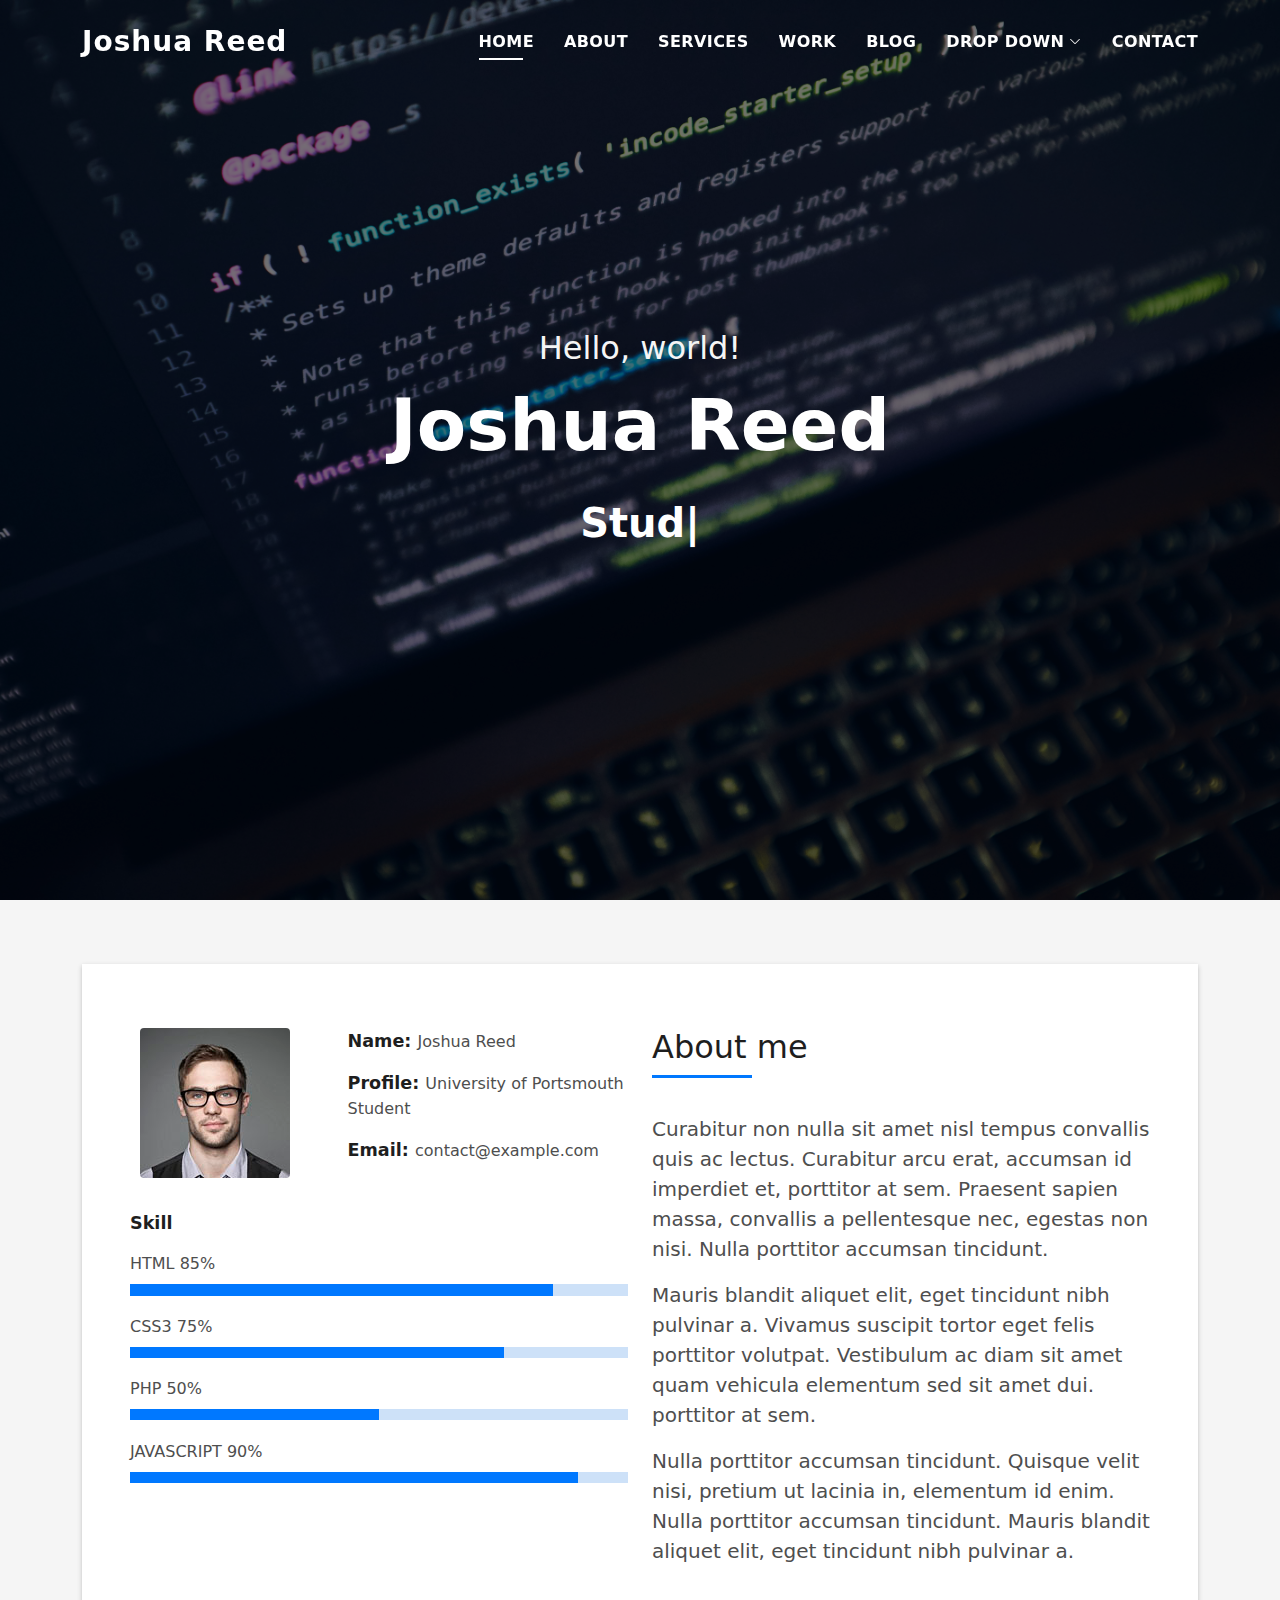
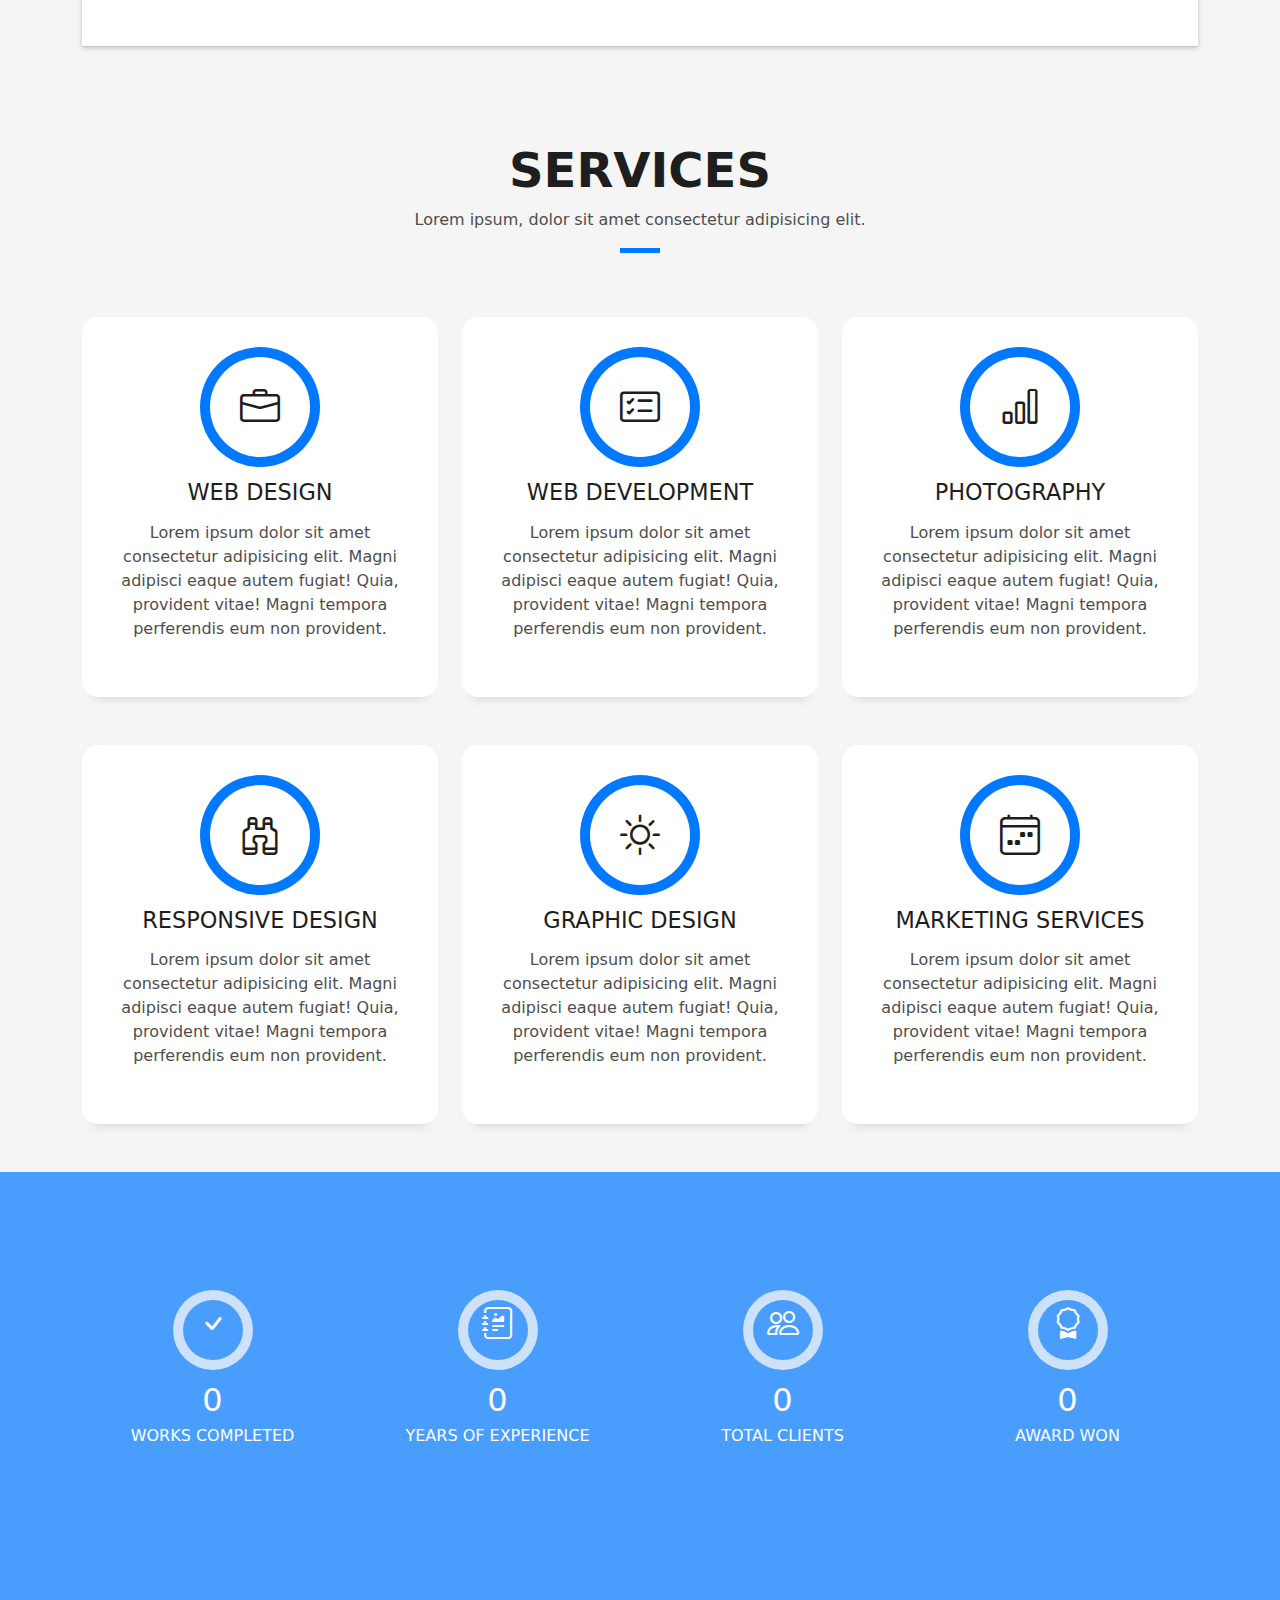
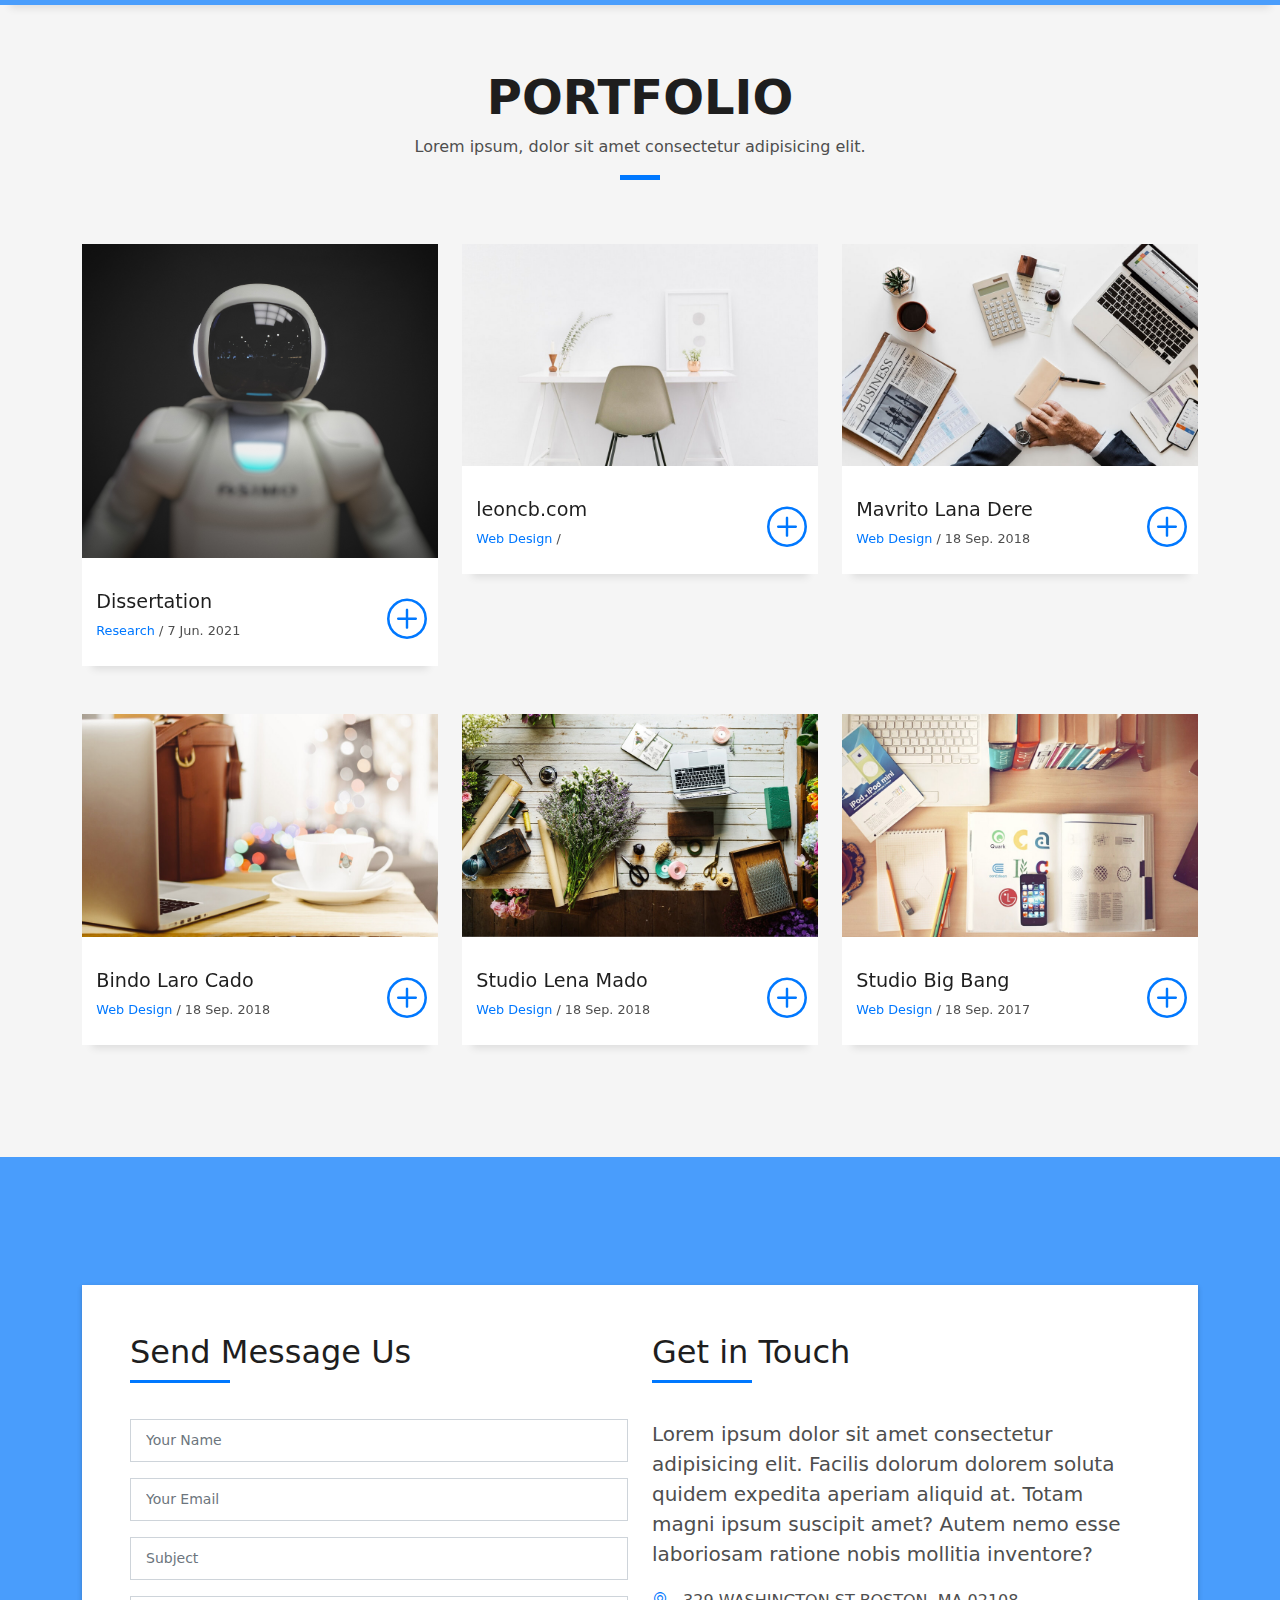
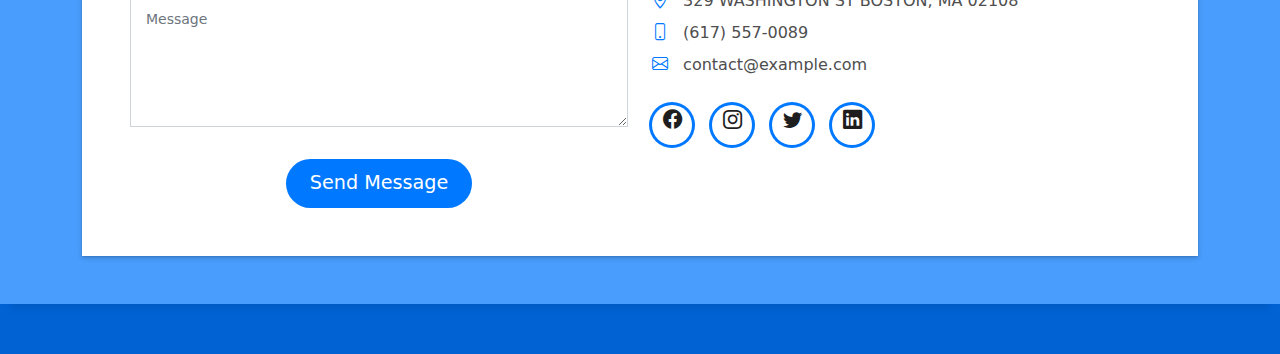
==== commit 66f62b71: "Using new template, added pdf of disso" ====
--- a/index.html
+++ b/index.html
@@ -1,404 +1,407 @@
 <!DOCTYPE html>
 <html lang="en">
+
 <head>
   <meta charset="utf-8">
-  <title>DevFolio Bootstrap Template</title>
   <meta content="width=device-width, initial-scale=1.0" name="viewport">
+
+  <title>DevFolio Bootstrap Portfolio Template - Index</title>
+  <meta content="" name="description">
   <meta content="" name="keywords">
-  <meta content="" name="description">
 
   <!-- Favicons -->
-  <link href="img/favicon.png" rel="icon">
-  <link href="img/apple-touch-icon.png" rel="apple-touch-icon">
-
-  <!-- Bootstrap CSS File -->
-  <link href="lib/bootstrap/css/bootstrap.min.css" rel="stylesheet">
-
-  <!-- Libraries CSS Files -->
-  <link href="lib/font-awesome/css/font-awesome.min.css" rel="stylesheet">
-  <link href="lib/animate/animate.min.css" rel="stylesheet">
-  <link href="lib/ionicons/css/ionicons.min.css" rel="stylesheet">
-  <link href="lib/owlcarousel/assets/owl.carousel.min.css" rel="stylesheet">
-  <link href="lib/lightbox/css/lightbox.min.css" rel="stylesheet">
-
-  <!-- Main Stylesheet File -->
-  <link href="css/style.css" rel="stylesheet">
+  <link href="assets/img/favicon.png" rel="icon">
+  <link href="assets/img/apple-touch-icon.png" rel="apple-touch-icon">
+
+  <!-- Vendor CSS Files -->
+  <link href="assets/vendor/bootstrap/css/bootstrap.min.css" rel="stylesheet">
+  <link href="assets/vendor/bootstrap-icons/bootstrap-icons.css" rel="stylesheet">
+  <link href="assets/vendor/glightbox/css/glightbox.min.css" rel="stylesheet">
+  <link href="assets/vendor/swiper/swiper-bundle.min.css" rel="stylesheet">
+
+  <!-- Template Main CSS File -->
+  <link href="assets/css/style.css" rel="stylesheet">
 
   <!-- =======================================================
-    Theme Name: DevFolio
-    Theme URL: https://bootstrapmade.com/devfolio-bootstrap-portfolio-html-template/
-    Author: BootstrapMade.com
-    License: https://bootstrapmade.com/license/
-  ======================================================= -->
+  * Template Name: DevFolio - v4.3.0
+  * Template URL: https://bootstrapmade.com/devfolio-bootstrap-portfolio-html-template/
+  * Author: BootstrapMade.com
+  * License: https://bootstrapmade.com/license/
+  ======================================================== -->
 </head>
 
-<body id="page-top">
-
-  <!--/ Nav Star /-->
-  <nav class="navbar navbar-b navbar-trans navbar-expand-md fixed-top" id="mainNav">
-    <div class="container">
-      <a class="navbar-brand js-scroll" href="#page-top">DevFolio</a>
-      <button class="navbar-toggler collapsed" type="button" data-toggle="collapse" data-target="#navbarDefault"
-        aria-controls="navbarDefault" aria-expanded="false" aria-label="Toggle navigation">
-        <span></span>
-        <span></span>
-        <span></span>
-      </button>
-      <div class="navbar-collapse collapse justify-content-end" id="navbarDefault">
-        <ul class="navbar-nav">
-          <li class="nav-item">
-            <a class="nav-link js-scroll active" href="#home">Home</a>
+<body>
+
+  <!-- ======= Header ======= -->
+  <header id="header" class="fixed-top">
+    <div class="container d-flex align-items-center justify-content-between">
+
+      <h1 class="logo"><a href="index.html">Joshua Reed</a></h1>
+      <!-- Uncomment below if you prefer to use an image logo -->
+      <!-- <a href="index.html" class="logo"><img src="assets/img/logo.png" alt="" class="img-fluid"></a> -->
+
+      <nav id="navbar" class="navbar">
+        <ul>
+          <li><a class="nav-link scrollto active" href="#hero">Home</a></li>
+          <li><a class="nav-link scrollto" href="#about">About</a></li>
+          <li><a class="nav-link scrollto" href="#services">Services</a></li>
+          <li><a class="nav-link scrollto " href="#work">Work</a></li>
+          <li><a class="nav-link scrollto " href="#blog">Blog</a></li>
+          <li class="dropdown"><a href="#"><span>Drop Down</span> <i class="bi bi-chevron-down"></i></a>
+            <ul>
+              <li><a href="#">Drop Down 1</a></li>
+              <li class="dropdown"><a href="#"><span>Deep Drop Down</span> <i class="bi bi-chevron-right"></i></a>
+                <ul>
+                  <li><a href="#">Deep Drop Down 1</a></li>
+                  <li><a href="#">Deep Drop Down 2</a></li>
+                  <li><a href="#">Deep Drop Down 3</a></li>
+                  <li><a href="#">Deep Drop Down 4</a></li>
+                  <li><a href="#">Deep Drop Down 5</a></li>
+                </ul>
+              </li>
+              <li><a href="#">Drop Down 2</a></li>
+              <li><a href="#">Drop Down 3</a></li>
+              <li><a href="#">Drop Down 4</a></li>
+            </ul>
           </li>
-          <li class="nav-item">
-            <a class="nav-link js-scroll" href="#about">About</a>
-          </li>
-          <li class="nav-item">
-            <a class="nav-link js-scroll" href="#service">Services</a>
-          </li>
-          <li class="nav-item">
-            <a class="nav-link js-scroll" href="#work">Work</a>
-          </li>
-          <li class="nav-item">
-            <a class="nav-link js-scroll" href="#blog">Blog</a>
-          </li>
-          <li class="nav-item">
-            <a class="nav-link js-scroll" href="#contact">Contact</a>
-          </li>
+          <li><a class="nav-link scrollto" href="#contact">Contact</a></li>
         </ul>
-      </div>
+        <i class="bi bi-list mobile-nav-toggle"></i>
+      </nav>
+      <!-- .navbar -->
+
     </div>
-  </nav>
-  <!--/ Nav End /-->
-
-  <!--/ Intro Skew Star /-->
-  <div id="home" class="intro route bg-image" style="background-image: url(img/intro-bg.jpg)">
+  </header><!-- End Header -->
+
+  <!-- ======= Hero Section ======= -->
+  <div id="hero" class="hero route bg-image" style="background-image: url(assets/img/tech-header.jpg)">
     <div class="overlay-itro"></div>
-    <div class="intro-content display-table">
+    <div class="hero-content display-table">
       <div class="table-cell">
         <div class="container">
-          <!--<p class="display-6 color-d">Hello, world!</p>-->
-          <h1 class="intro-title mb-4">I am Morgan Freeman</h1>
-          <p class="intro-subtitle"><span class="text-slider-items">CEO DevFolio,Web Developer,Web Designer,Frontend Developer,Graphic Designer</span><strong class="text-slider"></strong></p>
+          <p class="display-6 color-d">Hello, world!</p>
+          <h1 class="hero-title mb-4">Joshua Reed</h1>
+          <p class="hero-subtitle"><span class="typed" data-typed-items="Student, Software Engineer, AI Researcher, Tech Enthusiast"></span></p>
           <!-- <p class="pt-3"><a class="btn btn-primary btn js-scroll px-4" href="#about" role="button">Learn More</a></p> -->
         </div>
       </div>
     </div>
   </div>
-  <!--/ Intro Skew End /-->
-
-  <section id="about" class="about-mf sect-pt4 route">
-    <div class="container">
-      <div class="row">
-        <div class="col-sm-12">
-          <div class="box-shadow-full">
-            <div class="row">
-              <div class="col-md-6">
-                <div class="row">
-                  <div class="col-sm-6 col-md-5">
-                    <div class="about-img">
-                      <img src="img/testimonial-2.jpg" class="img-fluid rounded b-shadow-a" alt="">
-                    </div>
-                  </div>
-                  <div class="col-sm-6 col-md-7">
-                    <div class="about-info">
-                      <p><span class="title-s">Name: </span> <span>Morgan Freeman</span></p>
-                      <p><span class="title-s">Profile: </span> <span>full stack developer</span></p>
-                      <p><span class="title-s">Email: </span> <span>contact@example.com</span></p>
-                      <p><span class="title-s">Phone: </span> <span>(617) 557-0089</span></p>
-                    </div>
-                  </div>
-                </div>
-                <div class="skill-mf">
-                  <p class="title-s">Skill</p>
-                  <span>HTML</span> <span class="pull-right">85%</span>
-                  <div class="progress">
-                    <div class="progress-bar" role="progressbar" style="width: 85%;" aria-valuenow="85" aria-valuemin="0"
-                      aria-valuemax="100"></div>
-                  </div>
-                  <span>CSS3</span> <span class="pull-right">75%</span>
-                  <div class="progress">
-                    <div class="progress-bar" role="progressbar" style="width: 75%" aria-valuenow="75" aria-valuemin="0"
-                      aria-valuemax="100"></div>
-                  </div>
-                  <span>PHP</span> <span class="pull-right">50%</span>
-                  <div class="progress">
-                    <div class="progress-bar" role="progressbar" style="width: 50%" aria-valuenow="50" aria-valuemin="0"
-                      aria-valuemax="100"></div>
-                  </div>
-                  <span>JAVASCRIPT</span> <span class="pull-right">90%</span>
-                  <div class="progress">
-                    <div class="progress-bar" role="progressbar" style="width: 90%" aria-valuenow="90" aria-valuemin="0"
-                      aria-valuemax="100"></div>
-                  </div>
-                </div>
-              </div>
-              <div class="col-md-6">
-                <div class="about-me pt-4 pt-md-0">
-                  <div class="title-box-2">
-                    <h5 class="title-left">
-                      About me
-                    </h5>
-                  </div>
-                  <p class="lead">
-                    Curabitur non nulla sit amet nisl tempus convallis quis ac lectus. Curabitur arcu erat, accumsan id
-                    imperdiet et, porttitor
-                    at sem. Praesent sapien massa, convallis a pellentesque nec, egestas non nisi. Nulla
-                    porttitor accumsan tincidunt.
-                  </p>
-                  <p class="lead">
-                    Mauris blandit aliquet elit, eget tincidunt nibh pulvinar a. Vivamus suscipit tortor eget felis
-                    porttitor volutpat. Vestibulum
-                    ac diam sit amet quam vehicula elementum sed sit amet dui. porttitor at sem.
-                  </p>
-                  <p class="lead">
-                    Nulla porttitor accumsan tincidunt. Quisque velit nisi, pretium ut lacinia in, elementum id enim.
-                    Nulla porttitor accumsan
-                    tincidunt. Mauris blandit aliquet elit, eget tincidunt nibh pulvinar a.
-                  </p>
-                </div>
-              </div>
-            </div>
-          </div>
-        </div>
-      </div>
-    </div>
-  </section>
-
-  <!--/ Section Services Star /-->
-  <section id="service" class="services-mf route">
-    <div class="container">
-      <div class="row">
-        <div class="col-sm-12">
-          <div class="title-box text-center">
-            <h3 class="title-a">
-              Services
-            </h3>
-            <p class="subtitle-a">
-              Lorem ipsum, dolor sit amet consectetur adipisicing elit.
-            </p>
-            <div class="line-mf"></div>
-          </div>
-        </div>
-      </div>
-      <div class="row">
-        <div class="col-md-4">
-          <div class="service-box">
-            <div class="service-ico">
-              <span class="ico-circle"><i class="ion-monitor"></i></span>
-            </div>
-            <div class="service-content">
-              <h2 class="s-title">Web Design</h2>
-              <p class="s-description text-center">
-                Lorem ipsum dolor sit amet consectetur adipisicing elit. Magni adipisci eaque autem fugiat! Quia,
-                provident vitae! Magni
-                tempora perferendis eum non provident.
+  <!-- End Hero Section -->
+
+  <main id="main">
+
+    <!-- ======= About Section ======= -->
+    <section id="about" class="about-mf sect-pt4 route">
+      <div class="container">
+        <div class="row">
+          <div class="col-sm-12">
+            <div class="box-shadow-full">
+              <div class="row">
+                <div class="col-md-6">
+                  <div class="row">
+                    <div class="col-sm-6 col-md-5">
+                      <div class="about-img">
+                        <img src="assets/img/testimonial-2.jpg" class="img-fluid rounded b-shadow-a" alt="">
+                      </div>
+                    </div>
+                    <div class="col-sm-6 col-md-7">
+                      <div class="about-info">
+                        <p><span class="title-s">Name: </span> <span>Joshua Reed</span></p>
+                        <p><span class="title-s">Profile: </span> <span>University of Portsmouth Student</span></p>
+                        <p><span class="title-s">Email: </span> <span>contact@example.com</span></p>
+                        <!-- <p><span class="title-s">Phone: </span> <span>(617) 557-0089</span></p> -->
+                      </div>
+                    </div>
+                  </div>
+                  <div class="skill-mf">
+                    <p class="title-s">Skill</p>
+                    <span>HTML</span> <span class="pull-right">85%</span>
+                    <div class="progress">
+                      <div class="progress-bar" role="progressbar" style="width: 85%;" aria-valuenow="85" aria-valuemin="0" aria-valuemax="100"></div>
+                    </div>
+                    <span>CSS3</span> <span class="pull-right">75%</span>
+                    <div class="progress">
+                      <div class="progress-bar" role="progressbar" style="width: 75%" aria-valuenow="75" aria-valuemin="0" aria-valuemax="100"></div>
+                    </div>
+                    <span>PHP</span> <span class="pull-right">50%</span>
+                    <div class="progress">
+                      <div class="progress-bar" role="progressbar" style="width: 50%" aria-valuenow="50" aria-valuemin="0" aria-valuemax="100"></div>
+                    </div>
+                    <span>JAVASCRIPT</span> <span class="pull-right">90%</span>
+                    <div class="progress">
+                      <div class="progress-bar" role="progressbar" style="width: 90%" aria-valuenow="90" aria-valuemin="0" aria-valuemax="100"></div>
+                    </div>
+                  </div>
+                </div>
+                <div class="col-md-6">
+                  <div class="about-me pt-4 pt-md-0">
+                    <div class="title-box-2">
+                      <h5 class="title-left">
+                        About me
+                      </h5>
+                    </div>
+                    <p class="lead">
+                      Curabitur non nulla sit amet nisl tempus convallis quis ac lectus. Curabitur arcu erat, accumsan id
+                      imperdiet et, porttitor
+                      at sem. Praesent sapien massa, convallis a pellentesque nec, egestas non nisi. Nulla
+                      porttitor accumsan tincidunt.
+                    </p>
+                    <p class="lead">
+                      Mauris blandit aliquet elit, eget tincidunt nibh pulvinar a. Vivamus suscipit tortor eget felis
+                      porttitor volutpat. Vestibulum
+                      ac diam sit amet quam vehicula elementum sed sit amet dui. porttitor at sem.
+                    </p>
+                    <p class="lead">
+                      Nulla porttitor accumsan tincidunt. Quisque velit nisi, pretium ut lacinia in, elementum id enim.
+                      Nulla porttitor accumsan
+                      tincidunt. Mauris blandit aliquet elit, eget tincidunt nibh pulvinar a.
+                    </p>
+                  </div>
+                </div>
+              </div>
+            </div>
+          </div>
+        </div>
+      </div>
+    </section><!-- End About Section -->
+
+    <!-- ======= Services Section ======= -->
+    <section id="services" class="services-mf pt-5 route">
+      <div class="container">
+        <div class="row">
+          <div class="col-sm-12">
+            <div class="title-box text-center">
+              <h3 class="title-a">
+                Services
+              </h3>
+              <p class="subtitle-a">
+                Lorem ipsum, dolor sit amet consectetur adipisicing elit.
               </p>
-            </div>
-          </div>
-        </div>
-        <div class="col-md-4">
-          <div class="service-box">
-            <div class="service-ico">
-              <span class="ico-circle"><i class="ion-code-working"></i></span>
-            </div>
-            <div class="service-content">
-              <h2 class="s-title">Web Development</h2>
-              <p class="s-description text-center">
-                Lorem ipsum dolor sit amet consectetur adipisicing elit. Magni adipisci eaque autem fugiat! Quia,
-                provident vitae! Magni
-                tempora perferendis eum non provident.
+              <div class="line-mf"></div>
+            </div>
+          </div>
+        </div>
+        <div class="row">
+          <div class="col-md-4">
+            <div class="service-box">
+              <div class="service-ico">
+                <span class="ico-circle"><i class="bi bi-briefcase"></i></span>
+              </div>
+              <div class="service-content">
+                <h2 class="s-title">Web Design</h2>
+                <p class="s-description text-center">
+                  Lorem ipsum dolor sit amet consectetur adipisicing elit. Magni adipisci eaque autem fugiat! Quia,
+                  provident vitae! Magni
+                  tempora perferendis eum non provident.
+                </p>
+              </div>
+            </div>
+          </div>
+          <div class="col-md-4">
+            <div class="service-box">
+              <div class="service-ico">
+                <span class="ico-circle"><i class="bi bi-card-checklist"></i></span>
+              </div>
+              <div class="service-content">
+                <h2 class="s-title">Web Development</h2>
+                <p class="s-description text-center">
+                  Lorem ipsum dolor sit amet consectetur adipisicing elit. Magni adipisci eaque autem fugiat! Quia,
+                  provident vitae! Magni
+                  tempora perferendis eum non provident.
+                </p>
+              </div>
+            </div>
+          </div>
+          <div class="col-md-4">
+            <div class="service-box">
+              <div class="service-ico">
+                <span class="ico-circle"><i class="bi bi-bar-chart"></i></span>
+              </div>
+              <div class="service-content">
+                <h2 class="s-title">Photography</h2>
+                <p class="s-description text-center">
+                  Lorem ipsum dolor sit amet consectetur adipisicing elit. Magni adipisci eaque autem fugiat! Quia,
+                  provident vitae! Magni
+                  tempora perferendis eum non provident.
+                </p>
+              </div>
+            </div>
+          </div>
+          <div class="col-md-4">
+            <div class="service-box">
+              <div class="service-ico">
+                <span class="ico-circle"><i class="bi bi-binoculars"></i></span>
+              </div>
+              <div class="service-content">
+                <h2 class="s-title">Responsive Design</h2>
+                <p class="s-description text-center">
+                  Lorem ipsum dolor sit amet consectetur adipisicing elit. Magni adipisci eaque autem fugiat! Quia,
+                  provident vitae! Magni
+                  tempora perferendis eum non provident.
+                </p>
+              </div>
+            </div>
+          </div>
+          <div class="col-md-4">
+            <div class="service-box">
+              <div class="service-ico">
+                <span class="ico-circle"><i class="bi bi-brightness-high"></i></span>
+              </div>
+              <div class="service-content">
+                <h2 class="s-title">Graphic Design</h2>
+                <p class="s-description text-center">
+                  Lorem ipsum dolor sit amet consectetur adipisicing elit. Magni adipisci eaque autem fugiat! Quia,
+                  provident vitae! Magni
+                  tempora perferendis eum non provident.
+                </p>
+              </div>
+            </div>
+          </div>
+          <div class="col-md-4">
+            <div class="service-box">
+              <div class="service-ico">
+                <span class="ico-circle"><i class="bi bi-calendar4-week"></i></span>
+              </div>
+              <div class="service-content">
+                <h2 class="s-title">Marketing Services</h2>
+                <p class="s-description text-center">
+                  Lorem ipsum dolor sit amet consectetur adipisicing elit. Magni adipisci eaque autem fugiat! Quia,
+                  provident vitae! Magni
+                  tempora perferendis eum non provident.
+                </p>
+              </div>
+            </div>
+          </div>
+        </div>
+      </div>
+    </section><!-- End Services Section -->
+
+    <!-- ======= Counter Section ======= -->
+    <div class="section-counter paralax-mf bg-image" style="background-image: url(assets/img/counters-bg.jpg)">
+      <div class="overlay-mf"></div>
+      <div class="container position-relative">
+        <div class="row">
+          <div class="col-sm-3 col-lg-3">
+            <div class="counter-box counter-box pt-4 pt-md-0">
+              <div class="counter-ico">
+                <span class="ico-circle"><i class="bi bi-check"></i></span>
+              </div>
+              <div class="counter-num">
+                <p data-purecounter-start="0" data-purecounter-end="450" data-purecounter-duration="1" class="counter purecounter"></p>
+                <span class="counter-text">WORKS COMPLETED</span>
+              </div>
+            </div>
+          </div>
+          <div class="col-sm-3 col-lg-3">
+            <div class="counter-box pt-4 pt-md-0">
+              <div class="counter-ico">
+                <span class="ico-circle"><i class="bi bi-journal-richtext"></i></span>
+              </div>
+              <div class="counter-num">
+                <p data-purecounter-start="0" data-purecounter-end="25" data-purecounter-duration="1" class="counter purecounter"></p>
+                <span class="counter-text">YEARS OF EXPERIENCE</span>
+              </div>
+            </div>
+          </div>
+          <div class="col-sm-3 col-lg-3">
+            <div class="counter-box pt-4 pt-md-0">
+              <div class="counter-ico">
+                <span class="ico-circle"><i class="bi bi-people"></i></span>
+              </div>
+              <div class="counter-num">
+                <p data-purecounter-start="0" data-purecounter-end="550" data-purecounter-duration="1" class="counter purecounter"></p>
+                <span class="counter-text">TOTAL CLIENTS</span>
+              </div>
+            </div>
+          </div>
+          <div class="col-sm-3 col-lg-3">
+            <div class="counter-box pt-4 pt-md-0">
+              <div class="counter-ico">
+                <span class="ico-circle"><i class="bi bi-award"></i></span>
+              </div>
+              <div class="counter-num">
+                <p data-purecounter-start="0" data-purecounter-end="48" data-purecounter-duration="1" class="counter purecounter"></p>
+                <span class="counter-text">AWARD WON</span>
+              </div>
+            </div>
+          </div>
+        </div>
+      </div>
+    </div><!-- End Counter Section -->
+
+    <!-- ======= Portfolio Section ======= -->
+    <section id="work" class="portfolio-mf sect-pt4 route">
+      <div class="container">
+        <div class="row">
+          <div class="col-sm-12">
+            <div class="title-box text-center">
+              <h3 class="title-a">
+                Portfolio
+              </h3>
+              <p class="subtitle-a">
+                Lorem ipsum, dolor sit amet consectetur adipisicing elit.
               </p>
-            </div>
-          </div>
-        </div>
-        <div class="col-md-4">
-          <div class="service-box">
-            <div class="service-ico">
-              <span class="ico-circle"><i class="ion-camera"></i></span>
-            </div>
-            <div class="service-content">
-              <h2 class="s-title">Photography</h2>
-              <p class="s-description text-center">
-                Lorem ipsum dolor sit amet consectetur adipisicing elit. Magni adipisci eaque autem fugiat! Quia,
-                provident vitae! Magni
-                tempora perferendis eum non provident.
-              </p>
-            </div>
-          </div>
-        </div>
-        <div class="col-md-4">
-          <div class="service-box">
-            <div class="service-ico">
-              <span class="ico-circle"><i class="ion-android-phone-portrait"></i></span>
-            </div>
-            <div class="service-content">
-              <h2 class="s-title">Responsive Design</h2>
-              <p class="s-description text-center">
-                Lorem ipsum dolor sit amet consectetur adipisicing elit. Magni adipisci eaque autem fugiat! Quia,
-                provident vitae! Magni
-                tempora perferendis eum non provident.
-              </p>
-            </div>
-          </div>
-        </div>
-        <div class="col-md-4">
-          <div class="service-box">
-            <div class="service-ico">
-              <span class="ico-circle"><i class="ion-paintbrush"></i></span>
-            </div>
-            <div class="service-content">
-              <h2 class="s-title">Graphic Design</h2>
-              <p class="s-description text-center">
-                Lorem ipsum dolor sit amet consectetur adipisicing elit. Magni adipisci eaque autem fugiat! Quia,
-                provident vitae! Magni
-                tempora perferendis eum non provident.
-              </p>
-            </div>
-          </div>
-        </div>
-        <div class="col-md-4">
-          <div class="service-box">
-            <div class="service-ico">
-              <span class="ico-circle"><i class="ion-stats-bars"></i></span>
-            </div>
-            <div class="service-content">
-              <h2 class="s-title">Marketing Services</h2>
-              <p class="s-description text-center">
-                Lorem ipsum dolor sit amet consectetur adipisicing elit. Magni adipisci eaque autem fugiat! Quia,
-                provident vitae! Magni
-                tempora perferendis eum non provident.
-              </p>
-            </div>
-          </div>
-        </div>
-      </div>
-    </div>
-  </section>
-  <!--/ Section Services End /-->
-
-  <div class="section-counter paralax-mf bg-image" style="background-image: url(img/counters-bg.jpg)">
-    <div class="overlay-mf"></div>
-    <div class="container">
-      <div class="row">
-        <div class="col-sm-3 col-lg-3">
-          <div class="counter-box">
-            <div class="counter-ico">
-              <span class="ico-circle"><i class="ion-checkmark-round"></i></span>
-            </div>
-            <div class="counter-num">
-              <p class="counter">450</p>
-              <span class="counter-text">WORKS COMPLETED</span>
-            </div>
-          </div>
-        </div>
-        <div class="col-sm-3 col-lg-3">
-          <div class="counter-box pt-4 pt-md-0">
-            <div class="counter-ico">
-              <span class="ico-circle"><i class="ion-ios-calendar-outline"></i></span>
-            </div>
-            <div class="counter-num">
-              <p class="counter">15</p>
-              <span class="counter-text">YEARS OF EXPERIENCE</span>
-            </div>
-          </div>
-        </div>
-        <div class="col-sm-3 col-lg-3">
-          <div class="counter-box pt-4 pt-md-0">
-            <div class="counter-ico">
-              <span class="ico-circle"><i class="ion-ios-people"></i></span>
-            </div>
-            <div class="counter-num">
-              <p class="counter">550</p>
-              <span class="counter-text">TOTAL CLIENTS</span>
-            </div>
-          </div>
-        </div>
-        <div class="col-sm-3 col-lg-3">
-          <div class="counter-box pt-4 pt-md-0">
-            <div class="counter-ico">
-              <span class="ico-circle"><i class="ion-ribbon-a"></i></span>
-            </div>
-            <div class="counter-num">
-              <p class="counter">36</p>
-              <span class="counter-text">AWARD WON</span>
-            </div>
-          </div>
-        </div>
-      </div>
-    </div>
-  </div>
-
-  <!--/ Section Portfolio Star /-->
-  <section id="work" class="portfolio-mf sect-pt4 route">
-    <div class="container">
-      <div class="row">
-        <div class="col-sm-12">
-          <div class="title-box text-center">
-            <h3 class="title-a">
-              Portfolio
-            </h3>
-            <p class="subtitle-a">
-              Lorem ipsum, dolor sit amet consectetur adipisicing elit.
-            </p>
-            <div class="line-mf"></div>
-          </div>
-        </div>
-      </div>
-      <div class="row">
-        <div class="col-md-4">
-          <div class="work-box">
-            <a href="img/work-1.jpg" data-lightbox="gallery-mf">
-              <div class="work-img">
-                <img src="img/work-1.jpg" alt="" class="img-fluid">
-              </div>
+              <div class="line-mf"></div>
+            </div>
+          </div>
+        </div>
+        <div class="row">
+          <div class="col-md-4">
+            <div class="work-box">
+              <a href="assets/pdf/can-chatbots-truly-be-unbiased.pdf" target="_blank">
+                <div class="work-img">
+                  <img src="assets/img/chatbot.jpg" alt="" class="img-fluid">
+                </div>
+              </a>
               <div class="work-content">
                 <div class="row">
                   <div class="col-sm-8">
-                    <h2 class="w-title">Lorem impsum dolor</h2>
+                    <h2 class="w-title">Dissertation</h2>
                     <div class="w-more">
-                      <span class="w-ctegory">Web Design</span> / <span class="w-date">18 Sep. 2018</span>
+                      <span class="w-ctegory">Research</span> / <span class="w-date">7 Jun. 2021</span>
                     </div>
                   </div>
                   <div class="col-sm-4">
                     <div class="w-like">
-                      <span class="ion-ios-plus-outline"></span>
-                    </div>
-                  </div>
-                </div>
-              </div>
-            </a>
-          </div>
-        </div>
-        <div class="col-md-4">
-          <div class="work-box">
-            <a href="img/work-2.jpg" data-lightbox="gallery-mf">
-              <div class="work-img">
-                <img src="img/work-2.jpg" alt="" class="img-fluid">
-              </div>
+                      <a href="assets/pdf/can-chatbots-truly-be-unbiased.pdf"> <span class="bi bi-plus-circle"></span></a>
+                    </div>
+                  </div>
+                </div>
+              </div>
+            </div>
+          </div>
+          <div class="col-md-4">
+            <div class="work-box">
+              <a href="http://www.leoncb.com" target="_blank">
+                <div class="work-img">
+                  <img src="assets/img/work-2.jpg" alt="" class="img-fluid">
+                </div>
+              </a>
               <div class="work-content">
                 <div class="row">
                   <div class="col-sm-8">
-                    <h2 class="w-title">Loreda Cuno Nere</h2>
+                    <h2 class="w-title">leoncb.com</h2>
                     <div class="w-more">
-                      <span class="w-ctegory">Web Design</span> / <span class="w-date">18 Sep. 2018</span>
+                      <span class="w-ctegory">Web Design</span> / <span class="w-date"></span>
                     </div>
                   </div>
                   <div class="col-sm-4">
                     <div class="w-like">
-                      <span class="ion-ios-plus-outline"></span>
-                    </div>
-                  </div>
-                </div>
-              </div>
-            </a>
-          </div>
-        </div>
-        <div class="col-md-4">
-          <div class="work-box">
-            <a href="img/work-3.jpg" data-lightbox="gallery-mf">
-              <div class="work-img">
-                <img src="img/work-3.jpg" alt="" class="img-fluid">
-              </div>
+                      <a href="http://www.leoncb.com"> <span class="bi bi-plus-circle"></span></a>
+                    </div>
+                  </div>
+                </div>
+              </div>
+            </div>
+          </div>
+          <div class="col-md-4">
+            <div class="work-box">
+              <a href="assets/img/work-3.jpg" data-gallery="portfolioGallery" class="portfolio-lightbox">
+                <div class="work-img">
+                  <img src="assets/img/work-3.jpg" alt="" class="img-fluid">
+                </div>
+              </a>
               <div class="work-content">
                 <div class="row">
                   <div class="col-sm-8">
@@ -409,20 +412,20 @@
                   </div>
                   <div class="col-sm-4">
                     <div class="w-like">
-                      <span class="ion-ios-plus-outline"></span>
-                    </div>
-                  </div>
-                </div>
-              </div>
-            </a>
-          </div>
-        </div>
-        <div class="col-md-4">
-          <div class="work-box">
-            <a href="img/work-4.jpg" data-lightbox="gallery-mf">
-              <div class="work-img">
-                <img src="img/work-4.jpg" alt="" class="img-fluid">
-              </div>
+                      <a href="portfolio-details.html"> <span class="bi bi-plus-circle"></span></a>
+                    </div>
+                  </div>
+                </div>
+              </div>
+            </div>
+          </div>
+          <div class="col-md-4">
+            <div class="work-box">
+              <a href="assets/img/work-4.jpg" data-gallery="portfolioGallery" class="portfolio-lightbox">
+                <div class="work-img">
+                  <img src="assets/img/work-4.jpg" alt="" class="img-fluid">
+                </div>
+              </a>
               <div class="work-content">
                 <div class="row">
                   <div class="col-sm-8">
@@ -433,20 +436,20 @@
                   </div>
                   <div class="col-sm-4">
                     <div class="w-like">
-                      <span class="ion-ios-plus-outline"></span>
-                    </div>
-                  </div>
-                </div>
-              </div>
-            </a>
-          </div>
-        </div>
-        <div class="col-md-4">
-          <div class="work-box">
-            <a href="img/work-5.jpg" data-lightbox="gallery-mf">
-              <div class="work-img">
-                <img src="img/work-5.jpg" alt="" class="img-fluid">
-              </div>
+                      <a href="portfolio-details.html"> <span class="bi bi-plus-circle"></span></a>
+                    </div>
+                  </div>
+                </div>
+              </div>
+            </div>
+          </div>
+          <div class="col-md-4">
+            <div class="work-box">
+              <a href="assets/img/work-5.jpg" data-gallery="portfolioGallery" class="portfolio-lightbox">
+                <div class="work-img">
+                  <img src="assets/img/work-5.jpg" alt="" class="img-fluid">
+                </div>
+              </a>
               <div class="work-content">
                 <div class="row">
                   <div class="col-sm-8">
@@ -457,20 +460,20 @@
                   </div>
                   <div class="col-sm-4">
                     <div class="w-like">
-                      <span class="ion-ios-plus-outline"></span>
-                    </div>
-                  </div>
-                </div>
-              </div>
-            </a>
-          </div>
-        </div>
-        <div class="col-md-4">
-          <div class="work-box">
-            <a href="img/work-6.jpg" data-lightbox="gallery-mf">
-              <div class="work-img">
-                <img src="img/work-6.jpg" alt="" class="img-fluid">
-              </div>
+                      <a href="portfolio-details.html"> <span class="bi bi-plus-circle"></span></a>
+                    </div>
+                  </div>
+                </div>
+              </div>
+            </div>
+          </div>
+          <div class="col-md-4">
+            <div class="work-box">
+              <a href="assets/img/work-6.jpg" data-gallery="portfolioGallery" class="portfolio-lightbox">
+                <div class="work-img">
+                  <img src="assets/img/work-6.jpg" alt="" class="img-fluid">
+                </div>
+              </a>
               <div class="work-content">
                 <div class="row">
                   <div class="col-sm-8">
@@ -481,301 +484,303 @@
                   </div>
                   <div class="col-sm-4">
                     <div class="w-like">
-                      <span class="ion-ios-plus-outline"></span>
-                    </div>
-                  </div>
-                </div>
-              </div>
-            </a>
-          </div>
-        </div>
-        
-      </div>
-    </div>
-  </section>
-  <!--/ Section Portfolio End /-->
-
-  <!--/ Section Testimonials Star /-->
-  <div class="testimonials paralax-mf bg-image" style="background-image: url(img/overlay-bg.jpg)">
-    <div class="overlay-mf"></div>
-    <div class="container">
-      <div class="row">
-        <div class="col-md-12">
-          <div id="testimonial-mf" class="owl-carousel owl-theme">
-            <div class="testimonial-box">
-              <div class="author-test">
-                <img src="img/testimonial-2.jpg" alt="" class="rounded-circle b-shadow-a">
-                <span class="author">Xavi Alonso</span>
-              </div>
-              <div class="content-test">
-                <p class="description lead">
-                  Curabitur arcu erat, accumsan id imperdiet et, porttitor at sem. Lorem ipsum dolor sit amet,
-                  consectetur adipiscing elit.
-                </p>
-                <span class="comit"><i class="fa fa-quote-right"></i></span>
-              </div>
-            </div>
-            <div class="testimonial-box">
-              <div class="author-test">
-                <img src="img/testimonial-4.jpg" alt="" class="rounded-circle b-shadow-a">
-                <span class="author">Marta Socrate</span>
-              </div>
-              <div class="content-test">
-                <p class="description lead">
-                  Curabitur arcu erat, accumsan id imperdiet et, porttitor at sem. Lorem ipsum dolor sit amet,
-                  consectetur adipiscing elit.
-                </p>
-                <span class="comit"><i class="fa fa-quote-right"></i></span>
-              </div>
-            </div>
-          </div>
-        </div>
-      </div>
-    </div>
-  </div>
-
-  <!--/ Section Blog Star /-->
-  <section id="blog" class="blog-mf sect-pt4 route">
+                      <a href="portfolio-details.html"> <span class="bi bi-plus-circle"></span></a>
+                    </div>
+                  </div>
+                </div>
+              </div>
+            </div>
+          </div>
+
+        </div>
+      </div>
+    </section><!-- End Portfolio Section -->
+
+    <!-- ======= Testimonials Section ======= -->
+    <!-- <div class="testimonials paralax-mf bg-image" style="background-image: url(assets/img/overlay-bg.jpg)">
+      <div class="overlay-mf"></div>
+      <div class="container">
+        <div class="row">
+          <div class="col-md-12">
+
+            <div class="testimonials-slider swiper-container" data-aos="fade-up" data-aos-delay="100">
+              <div class="swiper-wrapper">
+
+                <div class="swiper-slide">
+                  <div class="testimonial-box">
+                    <div class="author-test">
+                      <img src="assets/img/testimonial-2.jpg" alt="" class="rounded-circle b-shadow-a">
+                      <span class="author">Xavi Alonso</span>
+                    </div>
+                    <div class="content-test">
+                      <p class="description lead">
+                        Curabitur arcu erat, accumsan id imperdiet et, porttitor at sem. Lorem ipsum dolor sit amet,
+                        consectetur adipiscing elit.
+                      </p>
+                    </div>
+                  </div>
+                </div><!-- End testimonial item
+
+                <div class="swiper-slide">
+                  <div class="testimonial-box">
+                    <div class="author-test">
+                      <img src="assets/img/testimonial-4.jpg" alt="" class="rounded-circle b-shadow-a">
+                      <span class="author">Marta Socrate</span>
+                    </div>
+                    <div class="content-test">
+                      <p class="description lead">
+                        Curabitur arcu erat, accumsan id imperdiet et, porttitor at sem. Lorem ipsum dolor sit amet,
+                        consectetur adipiscing elit.
+                      </p>
+                    </div>
+                  </div>
+                </div>
+              </div>
+              <div class="swiper-pagination"></div>
+            </div>
+
+            <div id="testimonial-mf" class="owl-carousel owl-theme">
+          
+        </div>
+          </div>
+        </div>
+      </div>
+    </div> -->
+    <!-- End Testimonials Section -->
+
+    <!-- ======= Blog Section ======= -->
+    <!-- <section id="blog" class="blog-mf sect-pt4 route">
+      <div class="container">
+        <div class="row">
+          <div class="col-sm-12">
+            <div class="title-box text-center">
+              <h3 class="title-a">
+                Blog
+              </h3>
+              <p class="subtitle-a">
+                Lorem ipsum, dolor sit amet consectetur adipisicing elit.
+              </p>
+              <div class="line-mf"></div>
+            </div>
+          </div>
+        </div>
+        <div class="row">
+          <div class="col-md-4">
+            <div class="card card-blog">
+              <div class="card-img">
+                <a href="blog-single.html"><img src="assets/img/post-1.jpg" alt="" class="img-fluid"></a>
+              </div>
+              <div class="card-body">
+                <div class="card-category-box">
+                  <div class="card-category">
+                    <h6 class="category">Travel</h6>
+                  </div>
+                </div>
+                <h3 class="card-title"><a href="blog-single.html">See more ideas about Travel</a></h3>
+                <p class="card-description">
+                  Proin eget tortor risus. Pellentesque in ipsum id orci porta dapibus. Praesent sapien massa, convallis
+                  a pellentesque nec,
+                  egestas non nisi.
+                </p>
+              </div>
+              <div class="card-footer">
+                <div class="post-author">
+                  <a href="#">
+                    <img src="assets/img/testimonial-2.jpg" alt="" class="avatar rounded-circle">
+                    <span class="author">Morgan Freeman</span>
+                  </a>
+                </div>
+                <div class="post-date">
+                  <span class="bi bi-clock"></span> 10 min
+                </div>
+              </div>
+            </div>
+          </div>
+          <div class="col-md-4">
+            <div class="card card-blog">
+              <div class="card-img">
+                <a href="blog-single.html"><img src="assets/img/post-2.jpg" alt="" class="img-fluid"></a>
+              </div>
+              <div class="card-body">
+                <div class="card-category-box">
+                  <div class="card-category">
+                    <h6 class="category">Web Design</h6>
+                  </div>
+                </div>
+                <h3 class="card-title"><a href="blog-single.html">See more ideas about Travel</a></h3>
+                <p class="card-description">
+                  Proin eget tortor risus. Pellentesque in ipsum id orci porta dapibus. Praesent sapien massa, convallis
+                  a pellentesque nec,
+                  egestas non nisi.
+                </p>
+              </div>
+              <div class="card-footer">
+                <div class="post-author">
+                  <a href="#">
+                    <img src="assets/img/testimonial-2.jpg" alt="" class="avatar rounded-circle">
+                    <span class="author">Morgan Freeman</span>
+                  </a>
+                </div>
+                <div class="post-date">
+                  <span class="bi bi-clock"></span> 10 min
+                </div>
+              </div>
+            </div>
+          </div>
+          <div class="col-md-4">
+            <div class="card card-blog">
+              <div class="card-img">
+                <a href="blog-single.html"><img src="assets/img/post-3.jpg" alt="" class="img-fluid"></a>
+              </div>
+              <div class="card-body">
+                <div class="card-category-box">
+                  <div class="card-category">
+                    <h6 class="category">Web Design</h6>
+                  </div>
+                </div>
+                <h3 class="card-title"><a href="blog-single.html">See more ideas about Travel</a></h3>
+                <p class="card-description">
+                  Proin eget tortor risus. Pellentesque in ipsum id orci porta dapibus. Praesent sapien massa, convallis
+                  a pellentesque nec,
+                  egestas non nisi.
+                </p>
+              </div>
+              <div class="card-footer">
+                <div class="post-author">
+                  <a href="#">
+                    <img src="assets/img/testimonial-2.jpg" alt="" class="avatar rounded-circle">
+                    <span class="author">Morgan Freeman</span>
+                  </a>
+                </div>
+                <div class="post-date">
+                  <span class="bi bi-clock"></span> 10 min
+                </div>
+              </div>
+            </div>
+          </div>
+        </div>
+      </div>
+    </section> -->
+    <!-- End Blog Section -->
+
+    <!-- ======= Contact Section ======= -->
+    <section id="contact" class="paralax-mf footer-paralax bg-image sect-mt4 route" style="background-image: url(assets/img/overlay-bg.jpg)">
+      <div class="overlay-mf"></div>
+      <div class="container">
+        <div class="row">
+          <div class="col-sm-12">
+            <div class="contact-mf">
+              <div id="contact" class="box-shadow-full">
+                <div class="row">
+                  <div class="col-md-6">
+                    <div class="title-box-2">
+                      <h5 class="title-left">
+                        Send Message Us
+                      </h5>
+                    </div>
+                    <div>
+                      <form action="forms/contact.php" method="post" role="form" class="php-email-form">
+                        <div class="row">
+                          <div class="col-md-12 mb-3">
+                            <div class="form-group">
+                              <input type="text" name="name" class="form-control" id="name" placeholder="Your Name" required>
+                            </div>
+                          </div>
+                          <div class="col-md-12 mb-3">
+                            <div class="form-group">
+                              <input type="email" class="form-control" name="email" id="email" placeholder="Your Email" required>
+                            </div>
+                          </div>
+                          <div class="col-md-12 mb-3">
+                            <div class="form-group">
+                              <input type="text" class="form-control" name="subject" id="subject" placeholder="Subject" required>
+                            </div>
+                          </div>
+                          <div class="col-md-12">
+                            <div class="form-group">
+                              <textarea class="form-control" name="message" rows="5" placeholder="Message" required></textarea>
+                            </div>
+                          </div>
+                          <div class="col-md-12 text-center my-3">
+                            <div class="loading">Loading</div>
+                            <div class="error-message"></div>
+                            <div class="sent-message">Your message has been sent. Thank you!</div>
+                          </div>
+                          <div class="col-md-12 text-center">
+                            <button type="submit" class="button button-a button-big button-rouded">Send Message</button>
+                          </div>
+                        </div>
+                      </form>
+                    </div>
+                  </div>
+                  <div class="col-md-6">
+                    <div class="title-box-2 pt-4 pt-md-0">
+                      <h5 class="title-left">
+                        Get in Touch
+                      </h5>
+                    </div>
+                    <div class="more-info">
+                      <p class="lead">
+                        Lorem ipsum dolor sit amet consectetur adipisicing elit. Facilis dolorum dolorem soluta quidem
+                        expedita aperiam aliquid at.
+                        Totam magni ipsum suscipit amet? Autem nemo esse laboriosam ratione nobis
+                        mollitia inventore?
+                      </p>
+                      <ul class="list-ico">
+                        <li><span class="bi bi-geo-alt"></span> 329 WASHINGTON ST BOSTON, MA 02108</li>
+                        <li><span class="bi bi-phone"></span> (617) 557-0089</li>
+                        <li><span class="bi bi-envelope"></span> contact@example.com</li>
+                      </ul>
+                    </div>
+                    <div class="socials">
+                      <ul>
+                        <li><a href=""><span class="ico-circle"><i class="bi bi-facebook"></i></span></a></li>
+                        <li><a href=""><span class="ico-circle"><i class="bi bi-instagram"></i></span></a></li>
+                        <li><a href=""><span class="ico-circle"><i class="bi bi-twitter"></i></span></a></li>
+                        <li><a href=""><span class="ico-circle"><i class="bi bi-linkedin"></i></span></a></li>
+                      </ul>
+                    </div>
+                  </div>
+                </div>
+              </div>
+            </div>
+          </div>
+        </div>
+      </div>
+    </section>
+    <!-- End Contact Section -->
+
+  </main><!-- End #main -->
+
+  <!-- ======= Footer ======= -->
+  <footer>
     <div class="container">
       <div class="row">
         <div class="col-sm-12">
-          <div class="title-box text-center">
-            <h3 class="title-a">
-              Blog
-            </h3>
-            <p class="subtitle-a">
-              Lorem ipsum, dolor sit amet consectetur adipisicing elit.
-            </p>
-            <div class="line-mf"></div>
-          </div>
-        </div>
-      </div>
-      <div class="row">
-        <div class="col-md-4">
-          <div class="card card-blog">
-            <div class="card-img">
-              <a href="blog-single.html"><img src="img/post-1.jpg" alt="" class="img-fluid"></a>
-            </div>
-            <div class="card-body">
-              <div class="card-category-box">
-                <div class="card-category">
-                  <h6 class="category">Travel</h6>
-                </div>
-              </div>
-              <h3 class="card-title"><a href="blog-single.html">See more ideas about Travel</a></h3>
-              <p class="card-description">
-                Proin eget tortor risus. Pellentesque in ipsum id orci porta dapibus. Praesent sapien massa, convallis
-                a pellentesque nec,
-                egestas non nisi.
-              </p>
-            </div>
-            <div class="card-footer">
-              <div class="post-author">
-                <a href="#">
-                  <img src="img/testimonial-2.jpg" alt="" class="avatar rounded-circle">
-                  <span class="author">Morgan Freeman</span>
-                </a>
-              </div>
-              <div class="post-date">
-                <span class="ion-ios-clock-outline"></span> 10 min
-              </div>
-            </div>
-          </div>
-        </div>
-        <div class="col-md-4">
-          <div class="card card-blog">
-            <div class="card-img">
-              <a href="blog-single.html"><img src="img/post-2.jpg" alt="" class="img-fluid"></a>
-            </div>
-            <div class="card-body">
-              <div class="card-category-box">
-                <div class="card-category">
-                  <h6 class="category">Web Design</h6>
-                </div>
-              </div>
-              <h3 class="card-title"><a href="blog-single.html">See more ideas about Travel</a></h3>
-              <p class="card-description">
-                Proin eget tortor risus. Pellentesque in ipsum id orci porta dapibus. Praesent sapien massa, convallis
-                a pellentesque nec,
-                egestas non nisi.
-              </p>
-            </div>
-            <div class="card-footer">
-              <div class="post-author">
-                <a href="#">
-                  <img src="img/testimonial-2.jpg" alt="" class="avatar rounded-circle">
-                  <span class="author">Morgan Freeman</span>
-                </a>
-              </div>
-              <div class="post-date">
-                <span class="ion-ios-clock-outline"></span> 10 min
-              </div>
-            </div>
-          </div>
-        </div>
-        <div class="col-md-4">
-          <div class="card card-blog">
-            <div class="card-img">
-              <a href="blog-single.html"><img src="img/post-3.jpg" alt="" class="img-fluid"></a>
-            </div>
-            <div class="card-body">
-              <div class="card-category-box">
-                <div class="card-category">
-                  <h6 class="category">Web Design</h6>
-                </div>
-              </div>
-              <h3 class="card-title"><a href="blog-single.html">See more ideas about Travel</a></h3>
-              <p class="card-description">
-                Proin eget tortor risus. Pellentesque in ipsum id orci porta dapibus. Praesent sapien massa, convallis
-                a pellentesque nec,
-                egestas non nisi.
-              </p>
-            </div>
-            <div class="card-footer">
-              <div class="post-author">
-                <a href="#">
-                  <img src="img/testimonial-2.jpg" alt="" class="avatar rounded-circle">
-                  <span class="author">Morgan Freeman</span>
-                </a>
-              </div>
-              <div class="post-date">
-                <span class="ion-ios-clock-outline"></span> 10 min
-              </div>
-            </div>
-          </div>
+          <!-- <div class="copyright-box">
+            <p class="copyright">&copy; Copyright <strong>DevFolio</strong>. All Rights Reserved</p>
+            
+          </div> -->
         </div>
       </div>
     </div>
-  </section>
-  <!--/ Section Blog End /-->
-
-  <!--/ Section Contact-Footer Star /-->
-  <section class="paralax-mf footer-paralax bg-image sect-mt4 route" style="background-image: url(img/overlay-bg.jpg)">
-    <div class="overlay-mf"></div>
-    <div class="container">
-      <div class="row">
-        <div class="col-sm-12">
-          <div class="contact-mf">
-            <div id="contact" class="box-shadow-full">
-              <div class="row">
-                <div class="col-md-6">
-                  <div class="title-box-2">
-                    <h5 class="title-left">
-                      Send Message Us
-                    </h5>
-                  </div>
-                  <div>
-                      <form action="" method="post" role="form" class="contactForm">
-                      <div id="sendmessage">Your message has been sent. Thank you!</div>
-                      <div id="errormessage"></div>
-                      <div class="row">
-                        <div class="col-md-12 mb-3">
-                          <div class="form-group">
-                            <input type="text" name="name" class="form-control" id="name" placeholder="Your Name" data-rule="minlen:4" data-msg="Please enter at least 4 chars" />
-                            <div class="validation"></div>
-                          </div>
-                        </div>
-                        <div class="col-md-12 mb-3">
-                          <div class="form-group">
-                            <input type="email" class="form-control" name="email" id="email" placeholder="Your Email" data-rule="email" data-msg="Please enter a valid email" />
-                            <div class="validation"></div>
-                          </div>
-                        </div>
-                        <div class="col-md-12 mb-3">
-                            <div class="form-group">
-                              <input type="text" class="form-control" name="subject" id="subject" placeholder="Subject" data-rule="minlen:4" data-msg="Please enter at least 8 chars of subject" />
-                              <div class="validation"></div>
-                            </div>
-                        </div>
-                        <div class="col-md-12 mb-3">
-                          <div class="form-group">
-                            <textarea class="form-control" name="message" rows="5" data-rule="required" data-msg="Please write something for us" placeholder="Message"></textarea>
-                            <div class="validation"></div>
-                          </div>
-                        </div>
-                        <div class="col-md-12">
-                          <button type="submit" class="button button-a button-big button-rouded">Send Message</button>
-                        </div>
-                      </div>
-                    </form>
-                  </div>
-                </div>
-                <div class="col-md-6">
-                  <div class="title-box-2 pt-4 pt-md-0">
-                    <h5 class="title-left">
-                      Get in Touch
-                    </h5>
-                  </div>
-                  <div class="more-info">
-                    <p class="lead">
-                      Lorem ipsum dolor sit amet consectetur adipisicing elit. Facilis dolorum dolorem soluta quidem
-                      expedita aperiam aliquid at.
-                      Totam magni ipsum suscipit amet? Autem nemo esse laboriosam ratione nobis
-                      mollitia inventore?
-                    </p>
-                    <ul class="list-ico">
-                      <li><span class="ion-ios-location"></span> 329 WASHINGTON ST BOSTON, MA 02108</li>
-                      <li><span class="ion-ios-telephone"></span> (617) 557-0089</li>
-                      <li><span class="ion-email"></span> contact@example.com</li>
-                    </ul>
-                  </div>
-                  <div class="socials">
-                    <ul>
-                      <li><a href=""><span class="ico-circle"><i class="ion-social-facebook"></i></span></a></li>
-                      <li><a href=""><span class="ico-circle"><i class="ion-social-instagram"></i></span></a></li>
-                      <li><a href=""><span class="ico-circle"><i class="ion-social-twitter"></i></span></a></li>
-                      <li><a href=""><span class="ico-circle"><i class="ion-social-pinterest"></i></span></a></li>
-                    </ul>
-                  </div>
-                </div>
-              </div>
-            </div>
-          </div>
-        </div>
-      </div>
-    </div>
-    <footer>
-      <div class="container">
-        <div class="row">
-          <div class="col-sm-12">
-            <div class="copyright-box">
-              <p class="copyright">&copy; Copyright <strong>DevFolio</strong>. All Rights Reserved</p>
-              <div class="credits">
-                <!--
-                  All the links in the footer should remain intact.
-                  You can delete the links only if you purchased the pro version.
-                  Licensing information: https://bootstrapmade.com/license/
-                  Purchase the pro version with working PHP/AJAX contact form: https://bootstrapmade.com/buy/?theme=DevFolio
-                -->
-                Designed by <a href="https://bootstrapmade.com/">BootstrapMade</a>
-              </div>
-            </div>
-          </div>
-        </div>
-      </div>
-    </footer>
-  </section>
-  <!--/ Section Contact-footer End /-->
-
-  <a href="#" class="back-to-top"><i class="fa fa-chevron-up"></i></a>
+  </footer>
+  <!-- End  Footer -->
+
   <div id="preloader"></div>
-
-  <!-- JavaScript Libraries -->
-  <script src="lib/jquery/jquery.min.js"></script>
-  <script src="lib/jquery/jquery-migrate.min.js"></script>
-  <script src="lib/popper/popper.min.js"></script>
-  <script src="lib/bootstrap/js/bootstrap.min.js"></script>
-  <script src="lib/easing/easing.min.js"></script>
-  <script src="lib/counterup/jquery.waypoints.min.js"></script>
-  <script src="lib/counterup/jquery.counterup.js"></script>
-  <script src="lib/owlcarousel/owl.carousel.min.js"></script>
-  <script src="lib/lightbox/js/lightbox.min.js"></script>
-  <script src="lib/typed/typed.min.js"></script>
-  <!-- Contact Form JavaScript File -->
-  <script src="contactform/contactform.js"></script>
-
-  <!-- Template Main Javascript File -->
-  <script src="js/main.js"></script>
+  <a href="#" class="back-to-top d-flex align-items-center justify-content-center"><i class="bi bi-arrow-up-short"></i></a>
+
+  <!-- Vendor JS Files -->
+  <script src="assets/vendor/bootstrap/js/bootstrap.bundle.min.js"></script>
+  <script src="assets/vendor/glightbox/js/glightbox.min.js"></script>
+  <script src="assets/vendor/php-email-form/validate.js"></script>
+  <script src="assets/vendor/purecounter/purecounter.js"></script>
+  <script src="assets/vendor/swiper/swiper-bundle.min.js"></script>
+  <script src="assets/vendor/typed.js/typed.min.js"></script>
+
+  <!-- Template Main JS File -->
+  <script src="assets/js/main.js"></script>
 
 </body>
-</html>
+
+</html>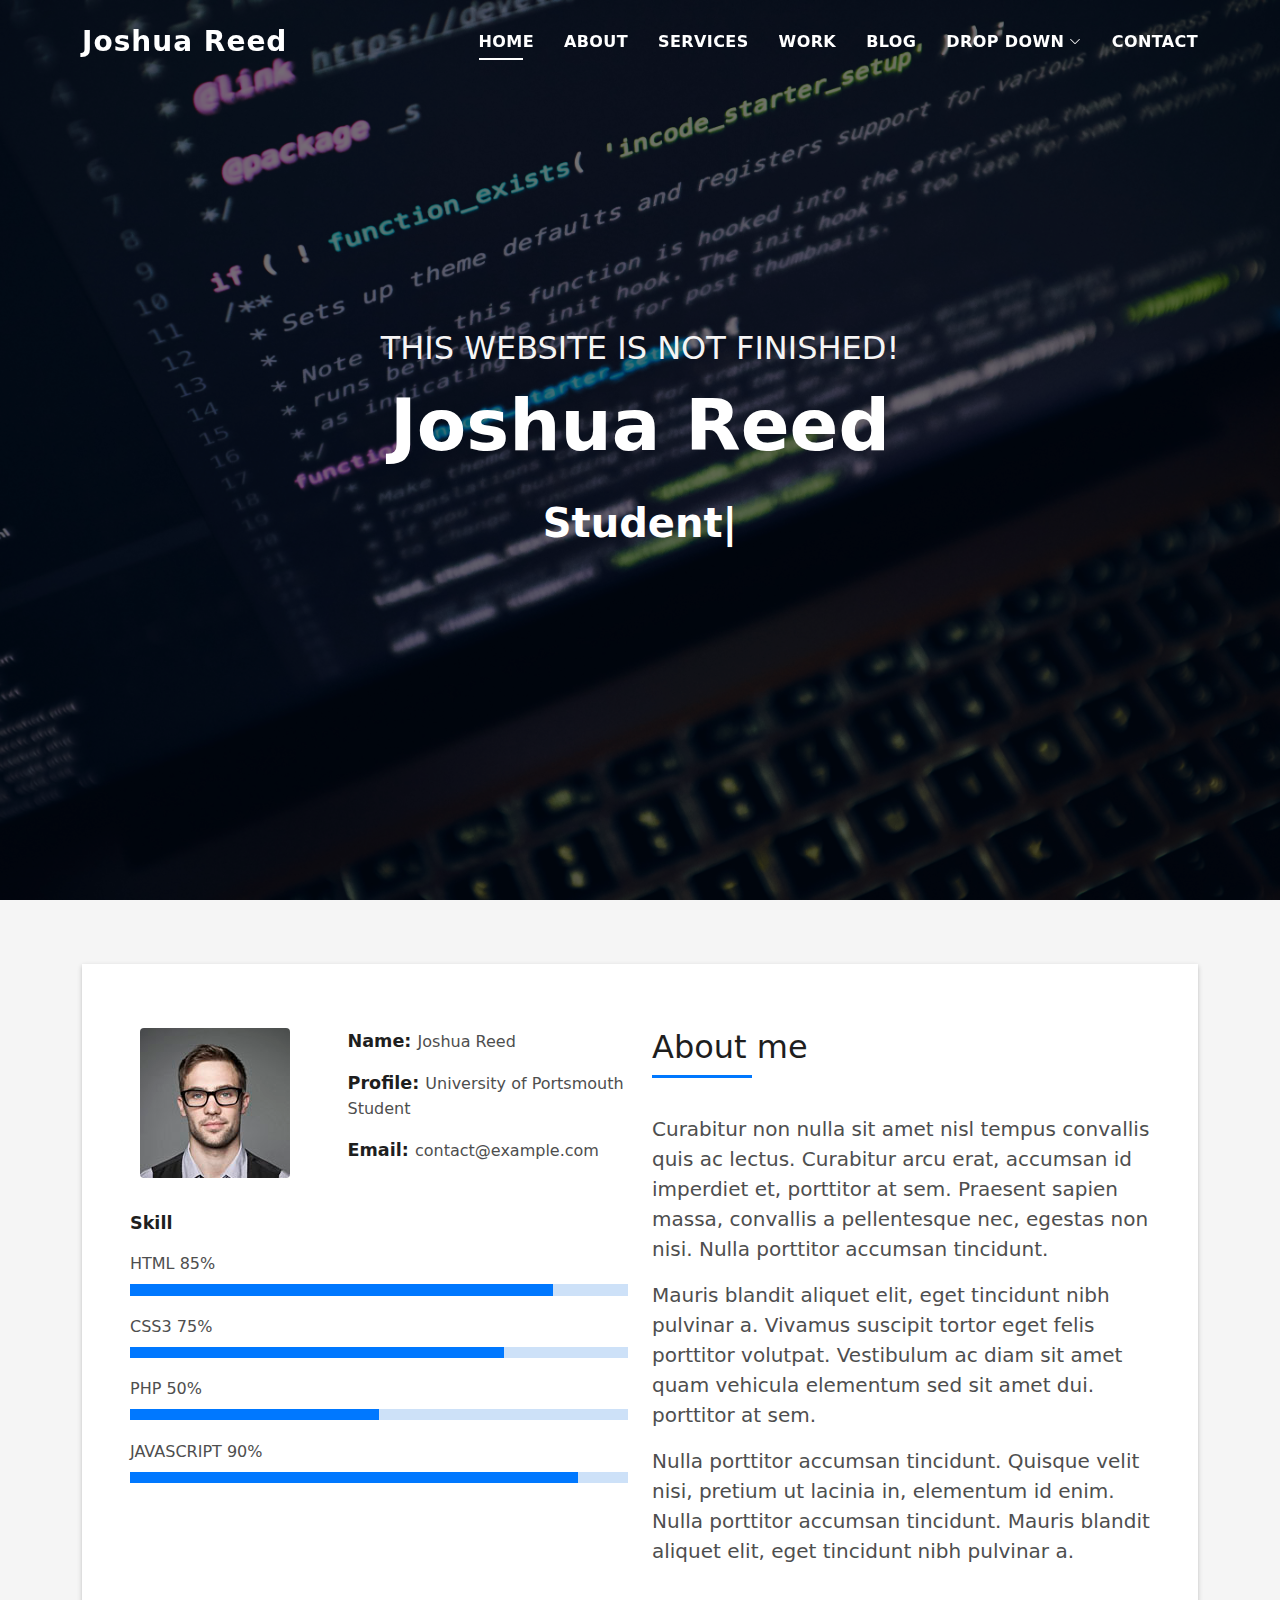
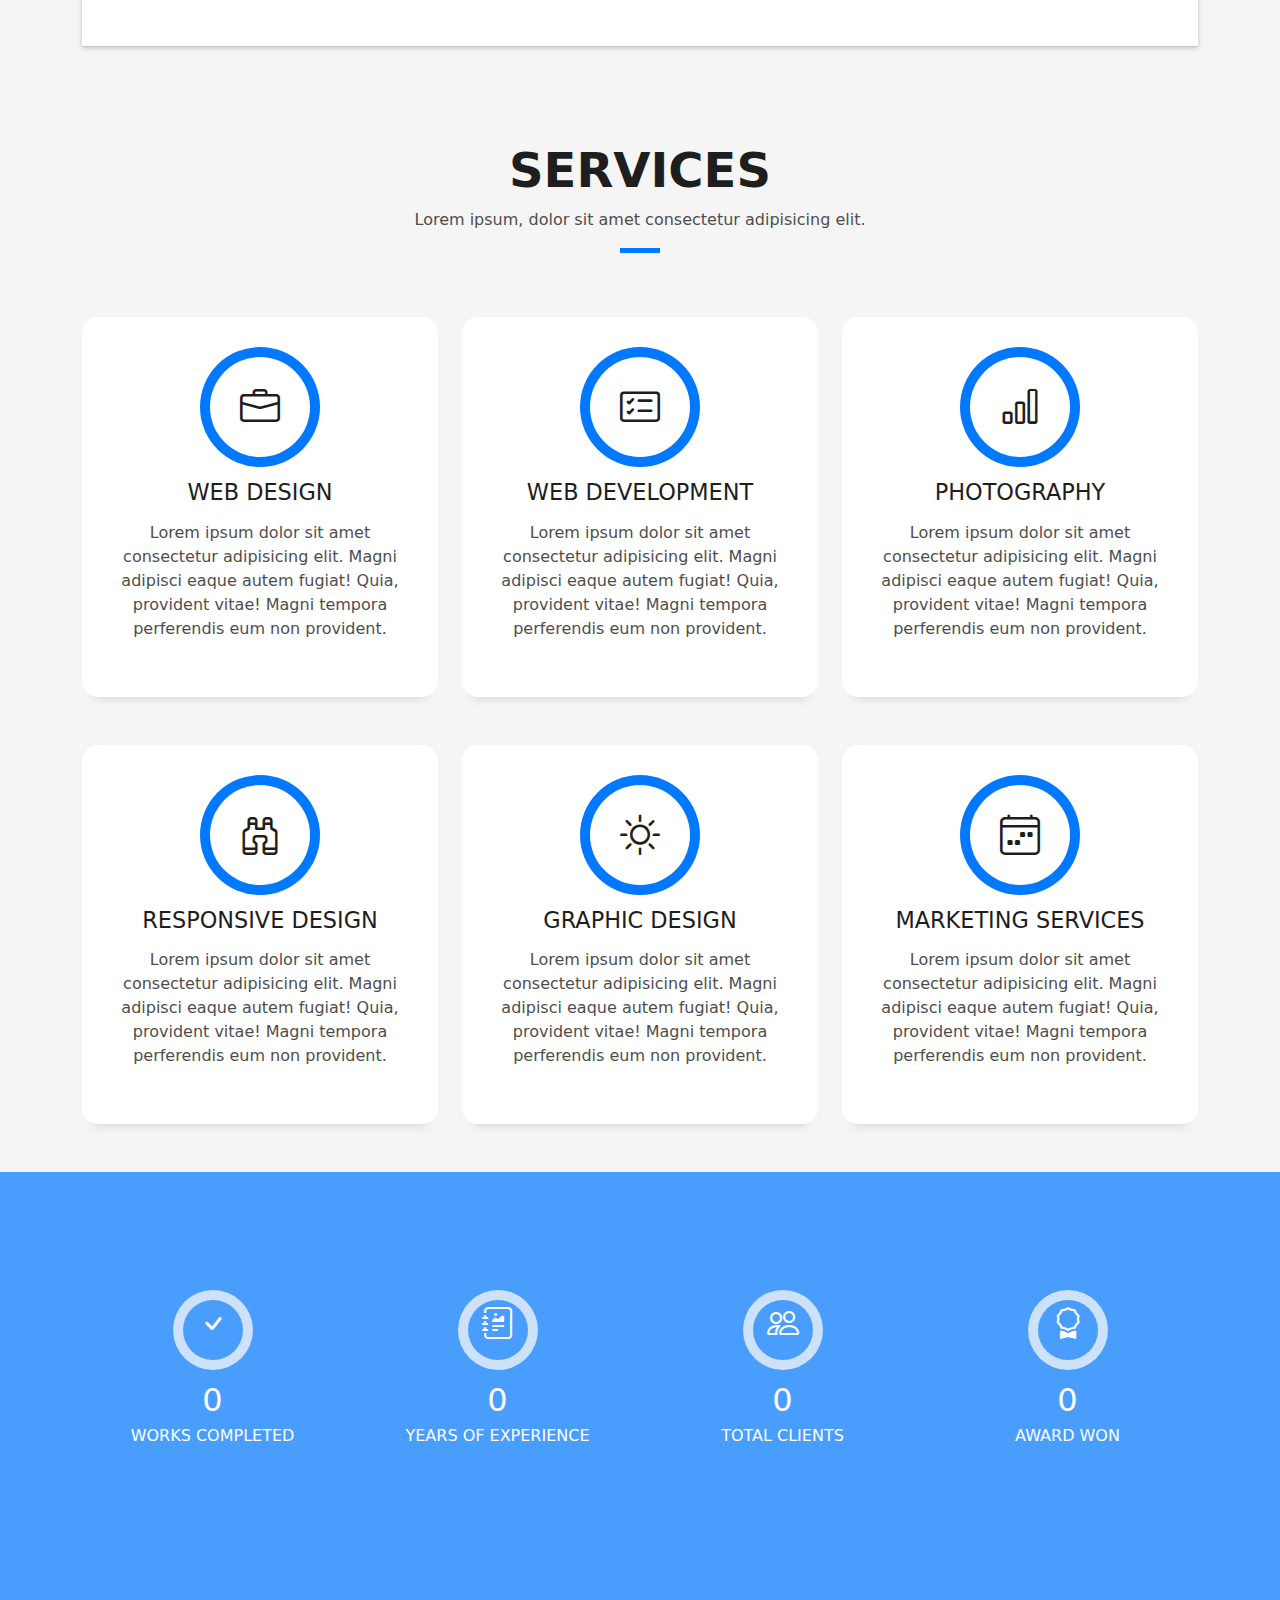
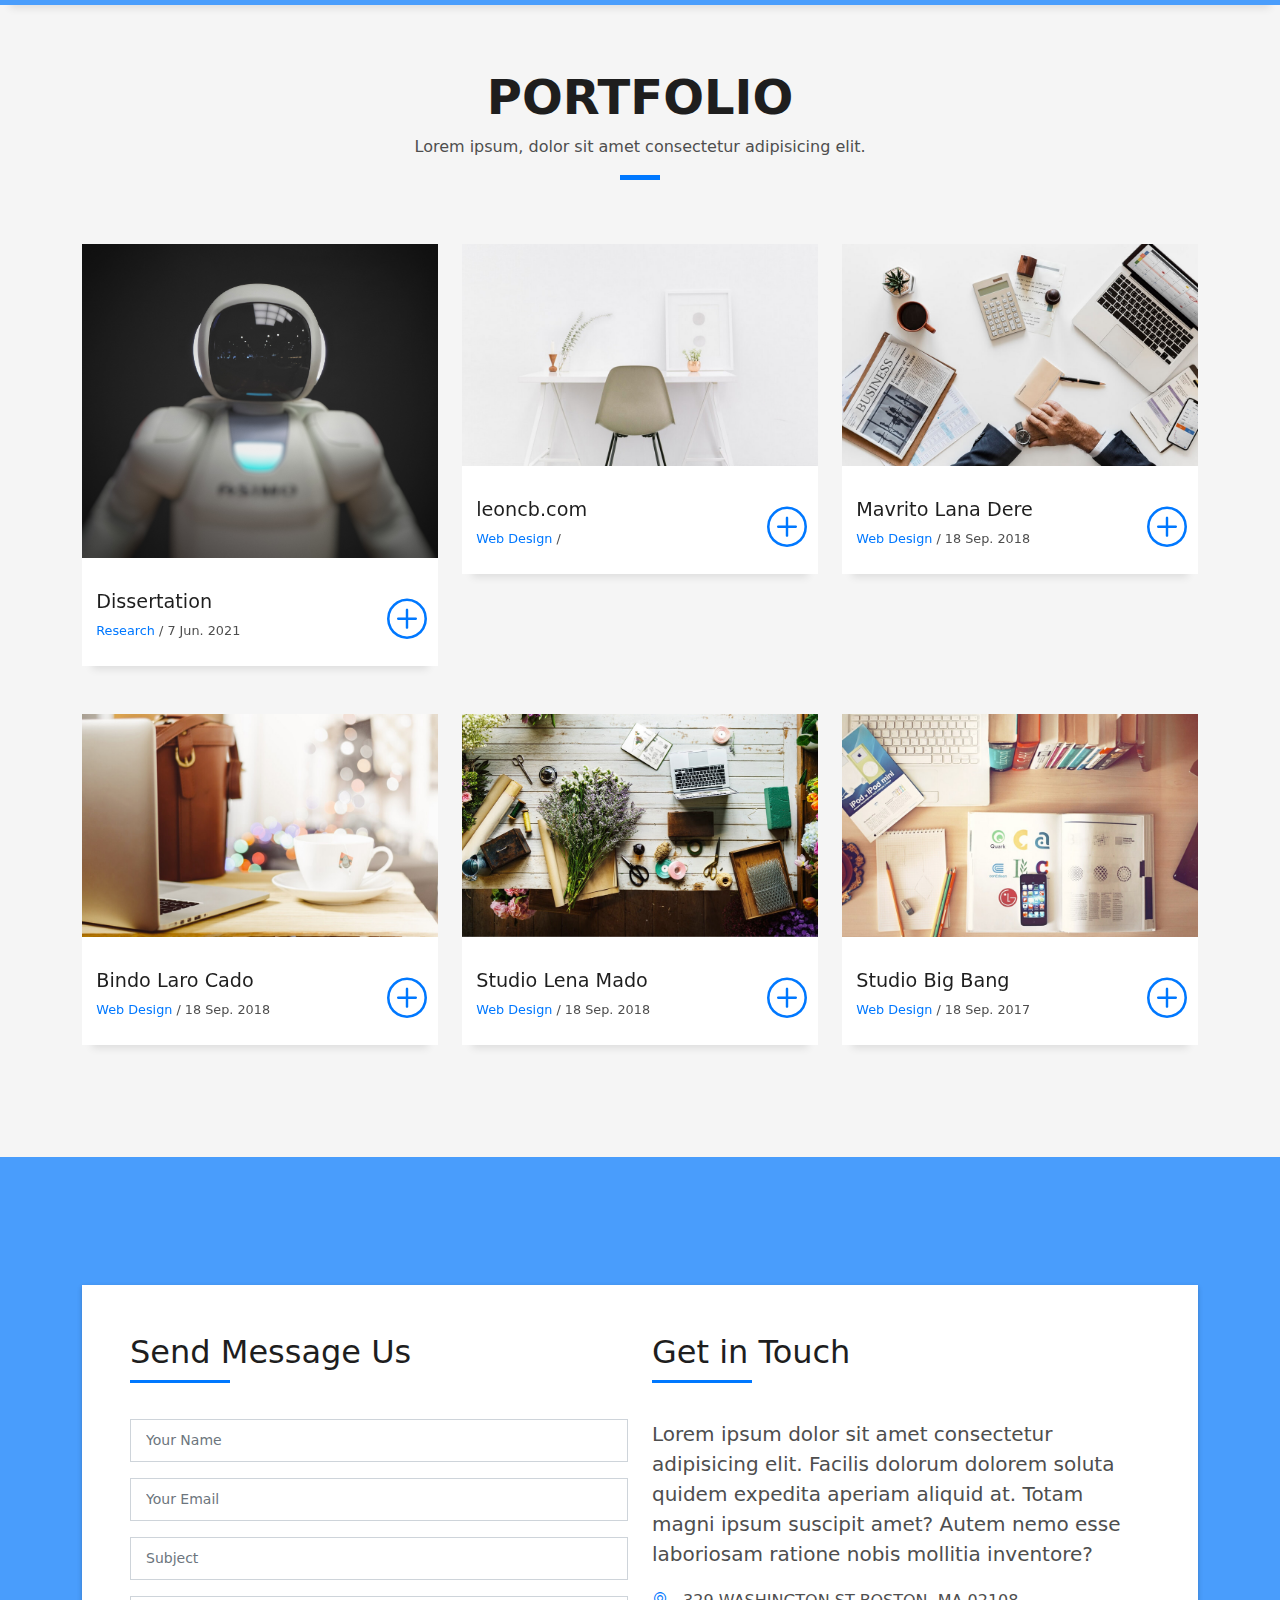
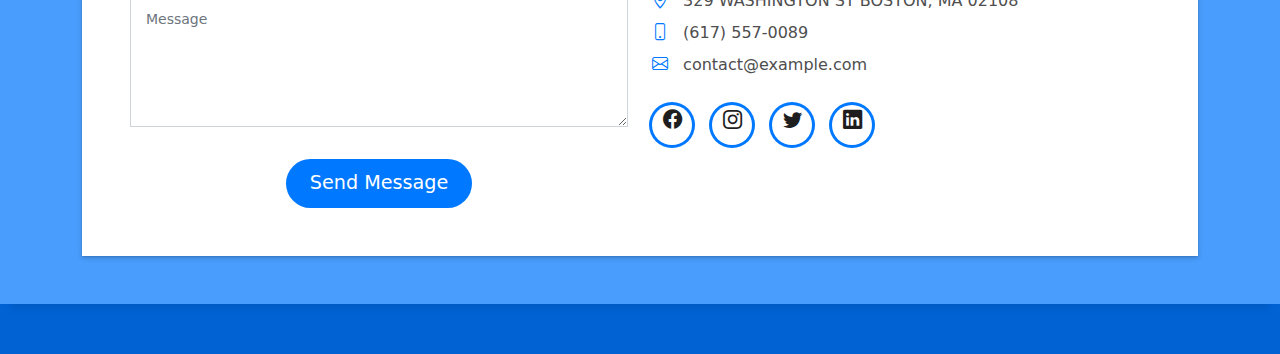
==== commit f814ac55: "Added temporary "not finished" disclaimer" ====
--- a/index.html
+++ b/index.html
@@ -79,7 +79,7 @@
     <div class="hero-content display-table">
       <div class="table-cell">
         <div class="container">
-          <p class="display-6 color-d">Hello, world!</p>
+          <p class="display-6 color-d">THIS WEBSITE IS NOT FINISHED!</p>
           <h1 class="hero-title mb-4">Joshua Reed</h1>
           <p class="hero-subtitle"><span class="typed" data-typed-items="Student, Software Engineer, AI Researcher, Tech Enthusiast"></span></p>
           <!-- <p class="pt-3"><a class="btn btn-primary btn js-scroll px-4" href="#about" role="button">Learn More</a></p> -->
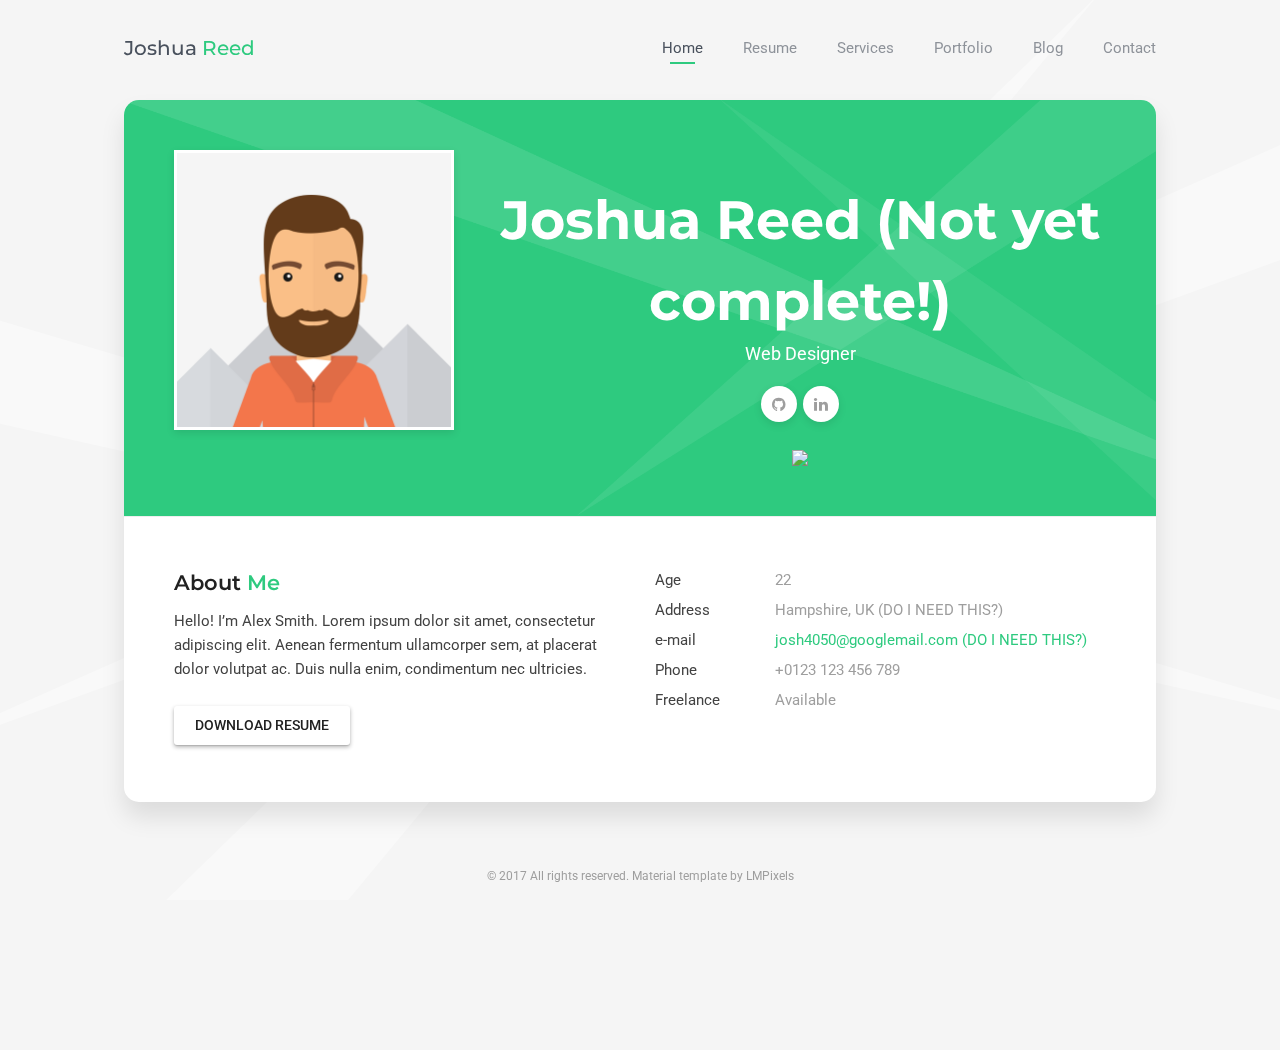
==== commit 4a4b4824: "Changed template to more simplistic style" ====
--- a/index.html
+++ b/index.html
@@ -1,786 +1,1120 @@
 <!DOCTYPE html>
-<html lang="en">
-
-<head>
-  <meta charset="utf-8">
-  <meta content="width=device-width, initial-scale=1.0" name="viewport">
-
-  <title>DevFolio Bootstrap Portfolio Template - Index</title>
-  <meta content="" name="description">
-  <meta content="" name="keywords">
-
-  <!-- Favicons -->
-  <link href="assets/img/favicon.png" rel="icon">
-  <link href="assets/img/apple-touch-icon.png" rel="apple-touch-icon">
-
-  <!-- Vendor CSS Files -->
-  <link href="assets/vendor/bootstrap/css/bootstrap.min.css" rel="stylesheet">
-  <link href="assets/vendor/bootstrap-icons/bootstrap-icons.css" rel="stylesheet">
-  <link href="assets/vendor/glightbox/css/glightbox.min.css" rel="stylesheet">
-  <link href="assets/vendor/swiper/swiper-bundle.min.css" rel="stylesheet">
-
-  <!-- Template Main CSS File -->
-  <link href="assets/css/style.css" rel="stylesheet">
-
-  <!-- =======================================================
-  * Template Name: DevFolio - v4.3.0
-  * Template URL: https://bootstrapmade.com/devfolio-bootstrap-portfolio-html-template/
-  * Author: BootstrapMade.com
-  * License: https://bootstrapmade.com/license/
-  ======================================================== -->
-</head>
-
-<body>
-
-  <!-- ======= Header ======= -->
-  <header id="header" class="fixed-top">
-    <div class="container d-flex align-items-center justify-content-between">
-
-      <h1 class="logo"><a href="index.html">Joshua Reed</a></h1>
-      <!-- Uncomment below if you prefer to use an image logo -->
-      <!-- <a href="index.html" class="logo"><img src="assets/img/logo.png" alt="" class="img-fluid"></a> -->
-
-      <nav id="navbar" class="navbar">
-        <ul>
-          <li><a class="nav-link scrollto active" href="#hero">Home</a></li>
-          <li><a class="nav-link scrollto" href="#about">About</a></li>
-          <li><a class="nav-link scrollto" href="#services">Services</a></li>
-          <li><a class="nav-link scrollto " href="#work">Work</a></li>
-          <li><a class="nav-link scrollto " href="#blog">Blog</a></li>
-          <li class="dropdown"><a href="#"><span>Drop Down</span> <i class="bi bi-chevron-down"></i></a>
-            <ul>
-              <li><a href="#">Drop Down 1</a></li>
-              <li class="dropdown"><a href="#"><span>Deep Drop Down</span> <i class="bi bi-chevron-right"></i></a>
-                <ul>
-                  <li><a href="#">Deep Drop Down 1</a></li>
-                  <li><a href="#">Deep Drop Down 2</a></li>
-                  <li><a href="#">Deep Drop Down 3</a></li>
-                  <li><a href="#">Deep Drop Down 4</a></li>
-                  <li><a href="#">Deep Drop Down 5</a></li>
-                </ul>
-              </li>
-              <li><a href="#">Drop Down 2</a></li>
-              <li><a href="#">Drop Down 3</a></li>
-              <li><a href="#">Drop Down 4</a></li>
-            </ul>
-          </li>
-          <li><a class="nav-link scrollto" href="#contact">Contact</a></li>
-        </ul>
-        <i class="bi bi-list mobile-nav-toggle"></i>
-      </nav>
-      <!-- .navbar -->
-
-    </div>
-  </header><!-- End Header -->
-
-  <!-- ======= Hero Section ======= -->
-  <div id="hero" class="hero route bg-image" style="background-image: url(assets/img/tech-header.jpg)">
-    <div class="overlay-itro"></div>
-    <div class="hero-content display-table">
-      <div class="table-cell">
-        <div class="container">
-          <p class="display-6 color-d">THIS WEBSITE IS NOT FINISHED!</p>
-          <h1 class="hero-title mb-4">Joshua Reed</h1>
-          <p class="hero-subtitle"><span class="typed" data-typed-items="Student, Software Engineer, AI Researcher, Tech Enthusiast"></span></p>
-          <!-- <p class="pt-3"><a class="btn btn-primary btn js-scroll px-4" href="#about" role="button">Learn More</a></p> -->
+<html lang="en" class="no-js">
+  <head>
+    <meta charset="UTF-8" />
+    <meta http-equiv="X-UA-Compatible" content="IE=edge"> 
+    <title>PRO Card - Material Resume / CV / vCard Template</title>
+    <meta name="viewport" content="width=device-width, initial-scale=1, maximum-scale=1" />
+    <meta name="description" content="PRO Card - Material Resume / CV / vCard Template" />
+    <meta name="keywords" content="vcard, resposnive, retina, resume, jquery, css3, bootstrap, Material CV, portfolio" />
+    <meta name="author" content="lmtheme" />
+    <link rel="shortcut icon" href="favicon.ico">
+
+    <link rel="stylesheet" href="css/bootstrap.min.css" type="text/css">
+    <link rel="stylesheet" href="css/normalize.css" type="text/css">
+    <link rel="stylesheet" href="css/animate.css" type="text/css">
+    <link rel="stylesheet" href="css/transition-animations.css" type="text/css">
+    <link rel="stylesheet" href="css/owl.carousel.css" type="text/css">
+    <link rel="stylesheet" href="css/magnific-popup.css" type="text/css">
+    <link rel="stylesheet" href="css/main.css" type="text/css">
+
+    <script src="js/jquery-2.1.3.min.js"></script>
+    <script src="js/modernizr.custom.js"></script>
+
+    <script src='https://www.google.com/recaptcha/api.js'></script>
+  </head>
+
+  <body class="material-template">
+    <!-- Loading animation -->
+    <div class="preloader">
+      <div class="preloader-animation">
+        <div class="preloader-spinner">
         </div>
       </div>
     </div>
-  </div>
-  <!-- End Hero Section -->
-
-  <main id="main">
-
-    <!-- ======= About Section ======= -->
-    <section id="about" class="about-mf sect-pt4 route">
-      <div class="container">
-        <div class="row">
-          <div class="col-sm-12">
-            <div class="box-shadow-full">
-              <div class="row">
-                <div class="col-md-6">
+    <!-- /Loading animation -->
+
+    <div id="page" class="page">
+      <!-- Header -->
+      <header id="site_header" class="header mobile-menu-hide">
+        <div class="header-content">
+          <div class="site-title-block mobile-hidden">
+            <div class="site-title">Joshua <span>Reed</span></div>
+          </div>
+
+          <!-- Navigation -->
+          <div class="site-nav">
+            <!-- Main menu -->
+            <ul id="nav" class="site-main-menu">
+              <li>
+                <a class="pt-trigger" href="#home" data-animation="21">Home</a><!-- href value = data-id without # of .pt-page. -->
+              </li>
+              <li>
+                <a class="pt-trigger" href="#resume" data-animation="21">Resume</a>
+              </li>
+              <li>
+                <a class="pt-trigger" href="#services" data-animation="21">Services</a>
+              </li>
+              <li>
+                <a class="pt-trigger" href="#portfolio" data-animation="21">Portfolio</a>
+              </li>
+              <li>
+                <a class="pt-trigger" href="#blog" data-animation="21">Blog</a>
+              </li>
+              <li>
+                <a class="pt-trigger" href="#contact" data-animation="21">Contact</a>
+              </li>
+            </ul>
+            <!-- /Main menu -->
+          </div>
+          <!-- Navigation -->
+        </div>
+      </header>
+      <!-- /Header -->
+
+      <!-- Mobile Header -->
+      <div class="mobile-header mobile-visible">
+        <div class="mobile-logo-container">
+          <div class="mobile-site-title">Alex Smith</div>
+        </div>
+
+        <a class="menu-toggle mobile-visible">
+          <i class="fa fa-bars"></i>
+        </a>
+      </div>
+      <!-- /Mobile Header -->
+
+      <!-- Main Content -->
+      <div id="main" class="site-main">
+        <!-- Page changer wrapper -->
+        <div class="pt-wrapper">
+          <!-- Subpages -->
+          <div class="subpages">
+
+            <!-- Home Subpage -->
+            <section class="pt-page" data-id="home">
+              <div class="section-inner start-page-content">
+                <div class="page-header">
                   <div class="row">
-                    <div class="col-sm-6 col-md-5">
-                      <div class="about-img">
-                        <img src="assets/img/testimonial-2.jpg" class="img-fluid rounded b-shadow-a" alt="">
-                      </div>
-                    </div>
-                    <div class="col-sm-6 col-md-7">
-                      <div class="about-info">
-                        <p><span class="title-s">Name: </span> <span>Joshua Reed</span></p>
-                        <p><span class="title-s">Profile: </span> <span>University of Portsmouth Student</span></p>
-                        <p><span class="title-s">Email: </span> <span>contact@example.com</span></p>
-                        <!-- <p><span class="title-s">Phone: </span> <span>(617) 557-0089</span></p> -->
-                      </div>
-                    </div>
-                  </div>
-                  <div class="skill-mf">
-                    <p class="title-s">Skill</p>
-                    <span>HTML</span> <span class="pull-right">85%</span>
-                    <div class="progress">
-                      <div class="progress-bar" role="progressbar" style="width: 85%;" aria-valuenow="85" aria-valuemin="0" aria-valuemax="100"></div>
-                    </div>
-                    <span>CSS3</span> <span class="pull-right">75%</span>
-                    <div class="progress">
-                      <div class="progress-bar" role="progressbar" style="width: 75%" aria-valuenow="75" aria-valuemin="0" aria-valuemax="100"></div>
-                    </div>
-                    <span>PHP</span> <span class="pull-right">50%</span>
-                    <div class="progress">
-                      <div class="progress-bar" role="progressbar" style="width: 50%" aria-valuenow="50" aria-valuemin="0" aria-valuemax="100"></div>
-                    </div>
-                    <span>JAVASCRIPT</span> <span class="pull-right">90%</span>
-                    <div class="progress">
-                      <div class="progress-bar" role="progressbar" style="width: 90%" aria-valuenow="90" aria-valuemin="0" aria-valuemax="100"></div>
+                    <div class="col-sm-4 col-md-4 col-lg-4">
+                      <div class="photo">
+                        <img src="images/photo.png" alt="">
+                      </div>
+                    </div>
+
+                    <div class="col-sm-8 col-md-8 col-lg-8">
+                      <div class="title-block">
+                        <h1>Joshua Reed (Not yet complete!)</h1>
+                        <div class="owl-carousel text-rotation">
+                          <div class="item">
+                            <div class="sp-subtitle">Web Designer</div>
+                          </div>
+                          <div class="item">
+                            <div class="sp-subtitle">Frontend-developer</div>
+                          </div>
+                        </div>
+                      </div>
+
+                      <div class="social-links">
+                        <a href="#"><i class="fa fa-github"></i></a>
+                        <a href="#"><i class="fa fa-linkedin"></i></a>
+                      </div>
+                      <div class="social-links">
+                        <img src="https://www.codewars.com/users/jopokemine/badges/micro" />
+                      </div>
                     </div>
                   </div>
                 </div>
-                <div class="col-md-6">
-                  <div class="about-me pt-4 pt-md-0">
-                    <div class="title-box-2">
-                      <h5 class="title-left">
-                        About me
-                      </h5>
-                    </div>
-                    <p class="lead">
-                      Curabitur non nulla sit amet nisl tempus convallis quis ac lectus. Curabitur arcu erat, accumsan id
-                      imperdiet et, porttitor
-                      at sem. Praesent sapien massa, convallis a pellentesque nec, egestas non nisi. Nulla
-                      porttitor accumsan tincidunt.
-                    </p>
-                    <p class="lead">
-                      Mauris blandit aliquet elit, eget tincidunt nibh pulvinar a. Vivamus suscipit tortor eget felis
-                      porttitor volutpat. Vestibulum
-                      ac diam sit amet quam vehicula elementum sed sit amet dui. porttitor at sem.
-                    </p>
-                    <p class="lead">
-                      Nulla porttitor accumsan tincidunt. Quisque velit nisi, pretium ut lacinia in, elementum id enim.
-                      Nulla porttitor accumsan
-                      tincidunt. Mauris blandit aliquet elit, eget tincidunt nibh pulvinar a.
-                    </p>
+
+                <div class="page-content">
+                  <div class="row">
+
+                    <div class="col-sm-6 col-md-6 col-lg-6">
+                      <div class="about-me">
+                        <div class="block-title">
+                          <h3>About <span>Me</span></h3>
+                        </div>
+                        <p>Hello! I’m Alex Smith. Lorem ipsum dolor sit amet, consectetur adipiscing elit. Aenean fermentum ullamcorper sem, at placerat dolor volutpat ac. Duis nulla enim, condimentum nec ultricies.</p>
+                      </div>
+                      <div class="download-resume">
+                        <a href="" class="btn btn-secondary">Download Resume</a>
+                      </div>
+                    </div>
+
+                    <div class="col-sm-6 col-md-6 col-lg-6">
+                      <ul class="info-list">
+                        <li><span class="title">Age</span><span class="value">22</span></li>
+                        <!-- <li><span class="title">Residence</span><span class="value">USA</span></li> -->
+                        <li><span class="title">Address</span><span class="value">Hampshire, UK (DO I NEED THIS?)</span></li>
+                        <li><span class="title">e-mail</span><span class="value"><a href="mailto:josh4050@googlemail.com">josh4050@googlemail.com (DO I NEED THIS?)</a></span></li>
+                        <li><span class="title">Phone</span><span class="value">+0123 123 456 789</span></li>
+                        <li><span class="title">Freelance</span><span class="value available">Available</span></li>
+                      </ul>
+                    </div>
+
                   </div>
                 </div>
               </div>
-            </div>
-          </div>
-        </div>
-      </div>
-    </section><!-- End About Section -->
-
-    <!-- ======= Services Section ======= -->
-    <section id="services" class="services-mf pt-5 route">
-      <div class="container">
-        <div class="row">
-          <div class="col-sm-12">
-            <div class="title-box text-center">
-              <h3 class="title-a">
-                Services
-              </h3>
-              <p class="subtitle-a">
-                Lorem ipsum, dolor sit amet consectetur adipisicing elit.
-              </p>
-              <div class="line-mf"></div>
-            </div>
-          </div>
-        </div>
-        <div class="row">
-          <div class="col-md-4">
-            <div class="service-box">
-              <div class="service-ico">
-                <span class="ico-circle"><i class="bi bi-briefcase"></i></span>
+            </section>
+            <!-- End of Home Subpage -->
+
+            <!-- Resume Subpage -->
+            <section class="pt-page" data-id="resume">
+              <div class="section-inner custom-page-content">
+                <div class="page-header color-1">
+                  <h2>Resume</h2>
+                </div>
+                <div class="page-content">
+
+                  <div class="row">
+                    <div class="col-sm-6 col-md-6 col-lg-6">
+                      <div class="block">
+                        <div class="block-title">
+                          <h3>Education</h3>
+                        </div>
+
+                        <div class="timeline">
+                          <!-- Education 1 -->
+                          <div class="timeline-item">
+                            <h4 class="item-title">Specialization Course</h4>
+                            <span class="item-period">2010</span>
+                            <span class="item-small">Apple Inc.</span>
+                            <p class="item-description">Mauris magna sapien, pharetra consectetur fringilla vitae, interdum sed tortor.</p>
+                          </div>
+                          <!-- / Education 1 -->
+
+                          <!-- Education 2 -->
+                          <div class="timeline-item">
+                            <h4 class="item-title">Specialization Course</h4>
+                            <span class="item-period">2010</span>
+                            <span class="item-small">Apple Inc.</span>
+                            <p class="item-description">Mauris magna sapien, pharetra consectetur fringilla vitae, interdum sed tortor.</p>
+                          </div>
+                          <!-- / Education 2 -->
+
+                          <!-- Education 3 -->
+                          <div class="timeline-item">
+                            <h4 class="item-title">Specialization Course</h4>
+                            <span class="item-period">2010</span>
+                            <span class="item-small">Apple Inc.</span>
+                            <p class="item-description">Mauris magna sapien, pharetra consectetur fringilla vitae, interdum sed tortor.</p>
+                          </div>
+                          <!-- / Education 3 -->
+                        </div>
+                      </div>
+                    </div>
+
+                    <div class="col-sm-6 col-md-6 col-lg-6">
+                      <div class="block">
+                        <div class="block-title">
+                          <h3>Experience</h3>
+                        </div>
+
+                        <div class="timeline">
+                          <!-- Experience 1 -->
+                          <div class="timeline-item">
+                            <h4 class="item-title">Frontend-developer</h4>
+                            <span class="item-period">Dec 2012 - Current</span>
+                            <span class="item-small">Web Agency</span>
+                            <p class="item-description">Mauris magna sapien, pharetra consectetur fringilla vitae, interdum sed tortor.</p>
+                          </div>
+                          <!-- / Experience 1 -->
+
+                          <!-- Experience 2 -->
+                          <div class="timeline-item">
+                            <h4 class="item-title">Web Designer</h4>
+                            <span class="item-period">Dec 2011 - Nov 2012</span>
+                            <span class="item-small">Apple Inc.</span>
+                            <p class="item-description">Mauris magna sapien, pharetra consectetur fringilla vitae, interdum sed tortor.</p>
+                          </div>
+                          <!-- / Experience 2 -->
+
+                          <!-- Experience 3 -->
+                          <div class="timeline-item">
+                            <h4 class="item-title">Graphic Designer</h4>
+                            <span class="item-period">Jan 2010 - Dec 2011</span>
+                            <span class="item-small">Apple Inc.</span>
+                            <p class="item-description">Mauris magna sapien, pharetra consectetur fringilla vitae, interdum sed tortor.</p>
+                          </div>
+                          <!-- / Experience 3 -->
+                        </div>
+                      </div>
+                    </div>
+                  </div>
+
+                  <div class="row">
+                    <div class="col-sm-6 col-md-6 col-lg-6">
+                      <div class="block">
+                        <div class="block-title">
+                          <h3>Design <span>Skills</span></h3>
+                        </div>
+
+                        <div class="skills-info">
+                          <h4>Web Design</h4>                               
+                          <div class="skill-container">
+                            <div class="skill-percentage skill-1"></div>
+                          </div>
+
+                          <h4>Graphic Design</h4>
+                          <div class="skill-container">
+                            <div class="skill-percentage skill-2"></div>
+                          </div>
+
+                          <h4>Print Design</h4>
+                          <div class="skill-container">
+                            <div class="skill-percentage skill-3"></div>
+                          </div> 
+                        </div>
+
+                      </div>
+                    </div>
+
+                    <div class="col-sm-6 col-md-6 col-lg-6">
+                      <div class="block">
+                        <div class="block-title">
+                          <h3>Coding <span>Skills</span></h3>
+                        </div>
+
+                        <div class="skills-info">
+                          <h4>HTML5</h4>                               
+                          <div class="skill-container">
+                            <div class="skill-percentage skill-4"></div>
+                          </div>
+
+                          <h4>CSS3/LESS/SASS</h4>
+                          <div class="skill-container">
+                            <div class="skill-percentage skill-5"></div>
+                          </div>
+
+                          <h4>jQuery</h4>
+                          <div class="skill-container">
+                            <div class="skill-percentage skill-6"></div>
+                          </div> 
+                        </div>
+                        
+                      </div>
+                    </div>
+                  </div>
+
+                  <!-- Download Resume Button -->
+                  <div class="row">
+                    <div class="col-sm-12 col-md-12 col-lg-12">
+                      <div class="block">
+                        <div class="center download-resume">
+                          <a href="#" class="btn btn-secondary">Download Resume</a>
+                        </div>
+                      </div>
+                    </div>
+                  </div>
+                  <!-- End of Download Resume Button -->
+
+                </div>
               </div>
-              <div class="service-content">
-                <h2 class="s-title">Web Design</h2>
-                <p class="s-description text-center">
-                  Lorem ipsum dolor sit amet consectetur adipisicing elit. Magni adipisci eaque autem fugiat! Quia,
-                  provident vitae! Magni
-                  tempora perferendis eum non provident.
-                </p>
+            </section>
+            <!-- End of Resume Subpage -->
+
+
+            <!-- Services Subpage -->
+            <section class="pt-page" data-id="services">
+              <div class="section-inner custom-page-content">
+                <div class="page-header color-1">
+                  <h2>Services</h2>
+                </div>
+                <div class="page-content">
+                  <!-- My Services -->
+                  <div class="row">
+                    <div class="col-sm-12 col-md-12">
+                      <div class="block-title">
+                        <h3>My <span>Services</span></h3>
+                      </div>
+                    </div>
+
+                    <div class="col-sm-6 col-md-3">
+                      <div class="service-block"> 
+                        <div class="service-info">
+                          <!--<i class="service-icon fa fa-shopping-cart"></i>-->
+                          <div class="service-image">
+                            <img src="images/service/web_design_icon.png" alt="Responsive Design" class="mCS_img_loaded">
+                          </div>
+                          <h4>Web Design</h4>
+                          <p>Lorem ipsum dolor sit amet, consectetur adipisicing elit, sed do eiusmod tempor.</p>
+                        </div>
+                      </div>
+                    </div>
+
+                    <div class="col-sm-6 col-md-3">
+                      <div class="service-block"> 
+                        <div class="service-info">
+                          <div class="service-image">
+                            <img src="images/service/photography_icon.png" alt="Photography" class="mCS_img_loaded">
+                          </div>
+                          <h4>Photography</h4>
+                          <p>Lorem ipsum dolor sit amet, consectetur adipisicing elit, sed do eiusmod tempor.</p>
+                        </div>
+                      </div>
+                    </div>
+
+                    <div class="col-sm-6 col-md-3">
+                      <div class="service-block"> 
+                        <div class="service-info">
+                          <div class="service-image">
+                            <img src="images/service/creativity_icon.png" alt="Creativity" class="mCS_img_loaded">
+                          </div>
+                          <h4>Management</h4>
+                          <p>Lorem ipsum dolor sit amet, consectetur adipisicing elit, sed do eiusmod tempor.</p>
+                        </div>
+                      </div>
+                    </div>
+
+                    <div class="col-sm-6 col-md-3">
+                      <div class="service-block"> 
+                        <div class="service-info">
+                          <div class="service-image">
+                            <img src="images/service/advetising_icon.png" alt="Advetising" class="mCS_img_loaded">
+                          </div>
+                          <h4>Advetising</h4>
+                          <p>Lorem ipsum dolor sit amet, consectetur adipisicing elit, sed do eiusmod tempor.</p>
+                        </div>
+                      </div>
+                    </div>
+                  </div>
+                  <!-- End of My Services -->
+
+                  <!-- Clients -->
+                  <div class="row">
+                    <div class="col-sm-12 col-md-12">
+                      <div class="block-title">
+                        <h3>Clients</h3>
+                      </div>
+
+                      <div class="col-sm-4 col-md-2 subpage-block">
+                        <div class="client-block">
+                          <a href="#" target="_blank"><img src="images/clients/client_1.png" alt="image" class="mCS_img_loaded"></a>
+                        </div>
+                      </div>
+
+                      <div class="col-sm-4 col-md-2 subpage-block">
+                        <div class="client-block">
+                          <a href="#" target="_blank"><img src="images/clients/client_2.png" alt="image" class="mCS_img_loaded"></a>
+                        </div>
+                      </div>
+
+                      <div class="col-sm-4 col-md-2 subpage-block">
+                        <div class="client-block">
+                          <a href="#" target="_blank"><img src="images/clients/client_3.png" alt="image" class="mCS_img_loaded"></a>
+                        </div>
+                      </div>
+
+                      <div class="col-sm-4 col-md-2 subpage-block">
+                        <div class="client-block">
+                          <a href="#" target="_blank"><img src="images/clients/client_4.png" alt="image" class="mCS_img_loaded"></a>
+                        </div>
+                      </div>
+
+                      <div class="col-sm-4 col-md-2 subpage-block">
+                        <div class="client-block">
+                          <a href="#" target="_blank"><img src="images/clients/client_5.png" alt="image" class="mCS_img_loaded"></a>
+                        </div>
+                      </div>
+
+                      <div class="col-sm-4 col-md-2 subpage-block">
+                        <div class="client-block">
+                          <a href="#" target="_blank"><img src="images/clients/client_6.png" alt="image" class="mCS_img_loaded"></a>
+                        </div>
+                      </div>
+
+                    </div>
+                  </div>
+                  <!-- End of Clients -->
+
+                  <!-- Testimonials -->
+                  <div class="row">
+                    <div class="col-sm-12 col-md-12">
+                      <div class="block-title">
+                        <h3>Testimonials</h3>
+                      </div>
+
+
+                      <div class="testimonials owl-carousel block">
+                        <!-- Testimonial 1 -->
+                        <div class="testimonial-item">
+                          <!-- Testimonial Author -->
+                          <div class="testimonial-credits">
+                            <!-- Picture -->
+                            <div class="testimonial-picture">
+                              <img src="images/testimonials/testimonial_photo_1.jpg" alt="">
+                            </div>              
+                            <!-- /Picture -->
+                            <!-- Testimonial author information -->
+                            <div class="testimonial-author-info">
+                              <p class="testimonial-author">Maria Richardson</p>
+                              <p class="testimonial-firm">Lindsley's Lumber</p>
+                            </div>
+                          </div>
+                          <!-- /Testimonial author information -->
+                          <!-- Testimonial Content -->
+                          <div class="testimonial-content">
+                            <div class="testimonial-text">
+                              <p>"Phasellus eu nunc tincidunt, ultricies elit vitae, pretium eros. Sed sed ipsum sed massa."</p>
+                            </div>
+                          </div>            
+                          <!-- /Testimonial Content -->                
+                        </div>
+                        <!-- End of Testimonial 1 -->
+
+                        <!-- Testimonial 2 -->
+                        <div class="testimonial-item">
+                          <!-- Testimonial Author -->
+                          <div class="testimonial-credits">
+                            <!-- Picture -->
+                            <div class="testimonial-picture">
+                              <img src="images/testimonials/testimonial_photo_2.jpg" alt="">
+                            </div>              
+                            <!-- /Picture -->
+                            <!-- Testimonial author information -->
+                            <div class="testimonial-author-info">
+                              <p class="testimonial-author">John Doe</p>
+                              <p class="testimonial-firm">Apple Inc.</p>
+                            </div>
+                          </div>
+                          <!-- /Testimonial author information -->
+                          <!-- Testimonial Content -->
+                          <div class="testimonial-content">
+                            <div class="testimonial-text">
+                              <p>"Vivamus porta dapibus tristique. Suspendisse et arcu eget nisi convallis eleifend nec ac lorem.</p>
+                            </div>
+                          </div>            
+                          <!-- /Testimonial Content -->                
+                        </div>
+                        <!-- End of Testimonial 2 -->
+
+                        <!-- Testimonial 3 -->
+                        <div class="testimonial-item">
+                          <!-- Testimonial Author -->
+                          <div class="testimonial-credits">
+                            <!-- Picture -->
+                            <div class="testimonial-picture">
+                              <img src="images/testimonials/testimonial_photo_3.jpg" alt="">
+                            </div>              
+                            <!-- /Picture -->
+                            <!-- Testimonial author information -->
+                            <div class="testimonial-author-info">
+                              <p class="testimonial-author">George McQueen</p>
+                              <p class="testimonial-firm">Harmony House</p>
+                            </div>
+                          </div>
+                          <!-- /Testimonial author information -->
+                          <!-- Testimonial Content -->
+                          <div class="testimonial-content">
+                            <div class="testimonial-text">
+                              <p>"Aliquam congue auctor lectus sed fermentum. Nulla ultricies tellus quis sapien lacinia egestas."</p>
+                            </div>
+                          </div>            
+                          <!-- /Testimonial Content -->                
+                        </div>
+                        <!-- End of Testimonial 3 -->
+                      </div>
+                    </div>
+                  </div>
+                  <!-- End of Tesimonials -->
+
+                  <!-- Pricing -->
+                  <div class="row">
+                    <div class="col-sm-12 col-md-12">
+                      <div class="block-title">
+                        <h3>Pricing</h3>
+                      </div>
+
+                      <div class="lm-pricing row clearfix">
+                        <div class="lm-package-wrap col-md-4 default-col">
+                          <div class="lm-package">
+                            <div class="lm-heading-row">
+                              <span>Plan 1</span>
+                            </div>
+                            <div class="lm-pricing-row">
+                              <span>$64</span>
+                              <small>per month</small>
+                            </div>
+
+                            <div class="lm-button-row">
+                              <a href="#" target="_self" class="btn btn-primary">Free Trial</a>
+                            </div>
+                            <div class="lm-default-row">
+                              Lorem ipsum dolor
+                            </div>
+                            <div class="lm-default-row">
+                              Pellentesque scelerisque
+                            </div>
+                            <div class="lm-default-row">
+                              Morbi eu sagittis
+                            </div>
+                            <div class="lm-default-row">
+                            </div>
+                          </div>
+                        </div>
+
+                        <div class="lm-package-wrap col-md-4 highlight-col ">
+                          <div class="lm-package">
+                            <div class="lm-heading-row">
+                              <span>Plan 2</span>
+                            </div>
+                            <div class="lm-pricing-row">
+                              <span>$128</span>
+                              <small>per month</small>
+                            </div>
+                            
+                            <div class="lm-button-row">
+                              <a href="#" target="_self" class="btn btn-primary">Free Trial</a>
+                            </div>
+                            <div class="lm-default-row">
+                              Lorem ipsum dolor
+                            </div>
+                            <div class="lm-default-row">
+                              Pellentesque scelerisque
+                            </div>
+                            <div class="lm-default-row">
+                              Morbi eu sagittis
+                            </div>
+                            <div class="lm-default-row">
+                              Donec non diam
+                            </div>
+                            <div class="lm-default-row">
+                            </div>
+                          </div>
+                        </div>
+
+                        <div class="lm-package-wrap col-md-4 default-col ">
+                          <div class="lm-package">
+                            <div class="lm-heading-row">
+                              <span>Plan 3</span>
+                            </div>
+                            
+                            <div class="lm-pricing-row">
+                              <span>$256</span>
+                              <small>per month</small>
+                            </div>
+
+                            <div class="lm-button-row">
+                              <a href="#" target="_self" class="btn btn-primary">Free Trial</a>
+                            </div>
+
+                            <div class="lm-default-row">
+                              Lorem ipsum dolor
+                            </div>
+                            <div class="lm-default-row">
+                              Pellentesque scelerisque
+                            </div>
+                            <div class="lm-default-row">
+                              Morbi eu sagittis
+                            </div>
+                            <div class="lm-default-row">
+                              Donec non diam
+                            </div>
+                            <div class="lm-default-row">
+                              Aenean nec libero
+                            </div>
+                          </div>
+                        </div>
+                      </div>
+                    </div>
+                  </div>
+                  <!-- End of Pricing -->
+                </div>
               </div>
-            </div>
-          </div>
-          <div class="col-md-4">
-            <div class="service-box">
-              <div class="service-ico">
-                <span class="ico-circle"><i class="bi bi-card-checklist"></i></span>
+            </section>
+            <!-- End of Services Subpage -->
+
+
+            <!-- Portfolio Subpage -->
+            <section class="pt-page" data-id="portfolio">
+              <div class="section-inner custom-page-content">
+                <div class="page-header color-1">
+                  <h2>Portfolio</h2>
+                </div>
+                <div class="page-content">
+
+                  <!-- Portfolio Content -->
+                  <div class="portfolio-content">
+                                
+                    <!-- Portfolio filter -->
+                    <ul id="portfolio_filters" class="portfolio-filters">
+                      <li class="active">
+                        <a class="filter btn btn-sm btn-link active" data-group="all">All</a>
+                      </li>
+                      <li>
+                        <a class="filter btn btn-sm btn-link" data-group="media">Media</a>
+                      </li>
+                      <li>
+                        <a class="filter btn btn-sm btn-link" data-group="illustration">Illustration</a>
+                      </li>
+                      <li>
+                        <a class="filter btn btn-sm btn-link" data-group="video">Video</a>
+                      </li>
+                    </ul>
+                    <!-- End of Portfolio filter -->
+
+                    <!-- Portfolio Grid -->
+                    <div id="portfolio_grid" class="portfolio-grid portfolio-masonry masonry-grid-3">
+
+                      <!-- Portfolio Item 1 -->
+                      <figure class="item" data-groups='["all", "media"]'>
+                        <a class="ajax-page-load" href="portfolio-1.html">
+                          <img src="images/portfolio/1.jpg" alt="">
+                          <div>
+                            <h5 class="name">Project Name</h5>
+                            <small>Media</small>
+                            <i class="fa fa-file-text-o"></i>
+                          </div>
+                        </a>
+                      </figure>
+                      <!-- /Portfolio Item 1 -->
+
+                      <!-- Portfolio Item 2 -->
+                      <figure class="item" data-groups='["all", "video"]'>
+                        <a href="https://player.vimeo.com/video/97102654?autoplay=1" title="Praesent Dolor Ex" class="lightbox mfp-iframe">
+                          <img src="images/portfolio/2.jpg" alt="">
+                          <div>
+                            <h5 class="name">Project Name</h5>
+                            <small>Video</small>
+                            <i class="fa fa-video-camera"></i>
+                          </div>
+                        </a>
+                      </figure>
+                      <!-- /Portfolio Item 2 -->
+
+                      <!-- Portfolio Item 3 -->
+                      <figure class="item" data-groups='["all","illustration"]'>
+                        <a href="images/portfolio/full/3.jpg" class="lightbox" title="Duis Eu Eros Viverra">
+                          <img src="images/portfolio/3.jpg" alt="">
+                          <div>
+                            <h5 class="name">Project Name</h5>
+                            <small>Illustration</small>
+                            <i class="fa fa-image"></i>
+                          </div>
+                        </a>
+                      </figure>
+                      <!-- /Portfolio Item 3 -->
+
+                      <!-- Portfolio Item 4 -->
+                      <figure class="item" data-groups='["all", "media"]'>
+                        <a class="ajax-page-load" href="portfolio-2.html">
+                          <img src="images/portfolio/4.jpg" alt="">
+                          <div>
+                            <h5 class="name">Project Name</h5>
+                            <small>Media</small>
+                            <i class="fa fa-file-text-o"></i>
+                          </div>
+                        </a>
+                      </figure>
+                      <!-- /Portfolio Item 4 -->
+
+                      <!-- Portfolio Item 5 -->
+                      <figure class="item" data-groups='["all", "illustration"]'>
+                        <a href="images/portfolio/full/5.jpg" class="lightbox" title="Aliquam Condimentum Magna Rhoncus">
+                          <img src="images/portfolio/5.jpg" alt="">
+                          <div>
+                            <h5 class="name">Project Name</h5>
+                            <small>Illustration</small>
+                            <i class="fa fa-image"></i>
+                          </div>
+                        </a>
+                      </figure>
+                      <!-- /Portfolio Item 5 -->
+
+                      <!-- Portfolio Item 6 -->
+                      <figure class="item" data-groups='["all", "media"]'>
+                        <a class="ajax-page-load" href="portfolio-3.html">
+                          <img src="images/portfolio/6.jpg" alt="">
+                          <div>
+                            <h5 class="name">Project Name</h5>
+                            <small>Media</small>
+                            <i class="fa fa-file-text-o"></i>
+                          </div>
+                        </a>
+                      </figure>
+                      <!-- /Portfolio Item 6 -->
+
+                      <!-- Portfolio Item 7 -->
+                      <figure class="item" data-groups='["all", "video"]'>
+                        <a href="https://player.vimeo.com/video/97102654?autoplay=1" title="Nulla Facilisi" class="lightbox mfp-iframe">
+                          <img src="images/portfolio/7.jpg" alt="">
+                          <div>
+                            <h5 class="name">Project Name</h5>
+                            <small>Video</small>
+                            <i class="fa fa-video-camera"></i>
+                          </div>
+                        </a>
+                      </figure>
+                      <!-- /Portfolio Item 7 -->
+
+                      <!-- Portfolio Item 8 -->
+                      <figure class="item" data-groups='["all",  "media"]'>
+                        <a class="ajax-page-load" href="portfolio-4.html">
+                          <img src="images/portfolio/8.jpg" alt="">
+                          <div>
+                            <h5 class="name">Project Name</h5>
+                            <small>Media</small>
+                            <i class="fa fa-file-text-o"></i>
+                          </div>
+                        </a>
+                      </figure>
+                      <!-- /Portfolio Item 8 -->
+
+                      <!-- Portfolio Item 9 -->
+                      <figure class="item" data-groups='["all","illustration"]'>
+                        <a href="images/portfolio/full/9.jpg" class="lightbox" title="Mauris Neque Dolor">
+                          <img src="images/portfolio/9.jpg" alt="">
+                          <div>
+                            <h5 class="name">Project Name</h5>
+                            <small>Illustration</small>
+                            <i class="fa fa-image"></i>
+                          </div>
+                        </a>
+                      </figure>
+                      <!-- /Portfolio Item 9 -->
+
+                      <!-- Portfolio Item 10 -->
+                      <figure class="item" data-groups='["all", "video"]'>
+                        <a href="https://player.vimeo.com/video/97102654?autoplay=1" title="Donec Lectus Arcu" class="lightbox mfp-iframe">
+                          <img src="images/portfolio/10.jpg" alt="">
+                          <div>
+                            <h5 class="name">Project Name</h5>
+                            <small>Video</small>
+                            <i class="fa fa-video-camera"></i>
+                          </div>
+                        </a>
+                      </figure>
+                      <!-- /Portfolio Item 10 -->
+
+                      <!-- Portfolio Item 11 -->
+                      <figure class="item" data-groups='["all","illustration"]'>
+                        <a href="images/portfolio/full/11.jpg" class="lightbox" title="Duis Eu Eros Viverra">
+                          <img src="images/portfolio/11.jpg" alt="">
+                          <div>
+                            <h5 class="name">Project Name</h5>
+                            <small>Illustration</small>
+                            <i class="fa fa-image"></i>
+                          </div>
+                        </a>
+                      </figure>
+                      <!-- /Portfolio Item 11 -->
+
+                      <!-- Portfolio Item 12 -->
+                      <figure class="item" data-groups='["all","media"]'>
+                        <a class="ajax-page-load" href="portfolio-5.html">
+                          <img src="images/portfolio/12.jpg" alt="">
+                          <div>
+                            <h5 class="name">Project Name</h5>
+                            <small>Media</small>
+                            <i class="fa fa-file-text-o"></i>
+                          </div>
+                        </a>
+                      </figure>
+                      <!-- /Portfolio Item 12 -->
+                    </div>
+                    <!-- /Portfolio Grid -->
+
+                  </div>
+                  <!-- /Portfolio Content -->
+                </div>
               </div>
-              <div class="service-content">
-                <h2 class="s-title">Web Development</h2>
-                <p class="s-description text-center">
-                  Lorem ipsum dolor sit amet consectetur adipisicing elit. Magni adipisci eaque autem fugiat! Quia,
-                  provident vitae! Magni
-                  tempora perferendis eum non provident.
-                </p>
+            </section>
+            <!-- /Portfolio Subpage -->
+
+            <!-- Blog Subpage -->
+            <section class="pt-page" data-id="blog">
+              <div class="section-inner custom-page-content">
+                <div class="page-header color-1">
+                  <h2>Blog</h2>
+                </div>
+                <div class="page-content">
+
+                  <!-- Blog Posts Grid -->
+                  <div class="blog-masonry two-columns">
+                    <!-- Blog Post 1 -->
+                    <div class="item">
+                      <div class="blog-card">
+                        <div class="media-block">
+                          <a href="blog-post-1.html">
+                            <img class="post-image img-responsive" src="images/blog/blog_post_1.jpg" alt="blog-post-1" />
+                            <div class="mask"></div>
+                            <div class="post-date"><span class="day">6</span><span class="month">Dec</span><!--<span class="year">2016</span>--></div>
+                          </a>
+                        </div>
+                        <div class="post-info">
+                          <ul class="category">
+                            <li><a href="#">Travel</a></li>
+                          </ul>
+                          <a href="blog-post-1.html"><h4 class="blog-item-title">Bootstrap is the Most Popular Framework</h4></a>
+                        </div>
+                      </div>
+                    </div>
+                    <!-- End of Blog Post 1 -->
+
+                    <!-- Blog Post 2 -->
+                    <div class="item">
+                      <div class="blog-card">
+                        <div class="media-block">
+                          <a href="blog-post-1.html">
+                            <img class="post-image img-responsive" src="images/blog/blog_post_2.jpg" alt="blog-post-2" />
+                            <div class="mask"></div>
+                            <div class="post-date"><span class="day">3</span><span class="month">Nov</span><!--<span class="year">2016</span>--></div>
+                          </a>
+                        </div>
+                        <div class="post-info">
+                          <ul class="category">
+                            <li><a href="#">jQuery</a></li>
+                          </ul>
+                          <a href="blog-post-1.html"><h4 class="blog-item-title">One Framework, Every Device</h4></a>
+                        </div>
+                      </div>
+                    </div>
+                    <!-- End of Blog Post 2 -->
+
+                    <!-- Blog Post 3 -->
+                    <div class="item">
+                      <div class="blog-card">
+                        <div class="media-block">
+                          <a href="blog-post-1.html">
+                            <img class="post-image img-responsive" src="images/blog/blog_post_3.jpg" alt="blog-post-3" />
+                            <div class="mask"></div>
+                            <div class="post-date"><span class="day">12</span><span class="month">Oct</span><!--<span class="year">2016</span>--></div>
+                          </a>
+                        </div>
+                        <div class="post-info">
+                          <ul class="category">
+                            <li><a href="#">Sport</a></li>
+                          </ul>
+                          <a href="blog-post-1.html"><h4 class="blog-item-title">Designed for Everyone, Everywhere</h4></a>
+                        </div>
+                      </div>
+                    </div>
+                    <!-- End of Blog Post 3 -->
+
+                    <!-- Blog Post 4 -->
+                    <div class="item">
+                      <div class="blog-card">
+                        <div class="media-block">
+                          <a href="blog-post-1.html">
+                            <img class="post-image img-responsive" src="images/blog/blog_post_4.jpg" alt="blog-post-4" />
+                            <div class="mask"></div>
+                            <div class="post-date"><span class="day">18</span><span class="month">Aug</span><!--<span class="year">2016</span>--></div>
+                          </a>
+                        </div>
+                        <div class="post-info">
+                          <ul class="category">
+                            <li><a href="#">CSS</a></li>
+                          </ul>
+                          <a href="blog-post-1.html"><h4 class="blog-item-title">An Introduction To PostCSS</h4></a>
+                        </div>
+                      </div>
+                    </div>
+                    <!-- End of Blog Post 4 -->
+
+                    <!-- Blog Post 5 -->
+                    <div class="item">
+                      <div class="blog-card">
+                        <div class="media-block">
+                          <a href="blog-post-1.html">
+                            <img class="post-image img-responsive" src="images/blog/blog_post_5.jpg" alt="blog-post-5" />
+                            <div class="mask"></div>
+                            <div class="post-date"><span class="day">2</span><span class="month">Jul</span><!--<span class="year">2016</span>--></div>
+                          </a>
+                        </div>
+                        <div class="post-info">                        
+                          <ul class="category">
+                            <li><a href="#">CSS3</a></li>
+                          </ul>
+                          <a href="blog-post-1.html"><h4 class="blog-item-title">Original and Innovative Web Layouts</h4></a>
+                        </div>
+                      </div>
+                    </div>
+                    <!-- End of Blog Post 5 -->
+
+                    <!-- Blog Post 6 -->
+                    <div class="item">
+                      <div class="blog-card">
+                        <div class="media-block">
+                          <a href="blog-post-1.html">
+                            <img class="post-image img-responsive" src="images/blog/blog_post_6.jpg" alt="blog-post-6" />
+                            <div class="mask"></div>
+                            <div class="post-date"><span class="day">8</span><span class="month">May</span><!--<span class="year">2016</span>--></div>
+                          </a>
+                        </div>
+                        <div class="post-info">
+                          <ul class="category">
+                            <li><a href="#">HTML5</a></li>
+                          </ul>
+                          <a href="blog-post-1.html"><h4 class="blog-item-title">Creative and Innovative Navigation Designs</h4></a>
+                        </div>
+                      </div>
+                    </div>
+                    <!-- End of Blog Post 6 -->
+
+                    <!-- Blog Post 7 -->
+                    <div class="item">
+                      <div class="blog-card">
+                        <div class="media-block">
+                          <a href="blog-post-1.html">
+                            <img class="post-image img-responsive" src="images/blog/blog_post_7.jpg" alt="blog-post-7" />
+                            <div class="mask"></div>
+                            <div class="post-date"><span class="day">7</span><span class="month">Apr</span><!--<span class="year">2016</span>--></div>
+                          </a>
+                        </div>
+                        <div class="post-info">
+                          <ul class="category">
+                            <li><a href="#">Design</a></li>
+                          </ul>
+                          <a href="blog-post-1.html"><h4 class="blog-item-title">Navigation for Mega-Sites</h4></a>
+                        </div>
+                      </div>
+                    </div>
+                    <!-- End of Blog Post 7 -->
+
+                    <!-- Blog Post 8 -->
+                    <div class="item">
+                      <div class="blog-card">
+                        <div class="media-block">
+                          <a href="blog-post-1.html">
+                            <img class="post-image img-responsive" src="images/blog/blog_post_8.jpg" alt="blog-post-8" />
+                            <div class="mask"></div>
+                            <div class="post-date"><span class="day">21</span><span class="month">Mar</span><!--<span class="year">2016</span>--></div>
+                          </a>
+                        </div>
+                        <div class="post-info">
+                          <ul class="category">
+                            <li><a href="#">CSS3</a></li>
+                          </ul>
+                          <a href="blog-post-1.html"><h4 class="blog-item-title">Front-End Challenge Accepted: CSS 3D Cube</h4></a>
+                        </div>
+                      </div>
+                    </div>
+                    <!-- End of Blog Post 8 -->
+                  </div>
+                  <!-- Blog Posts Grid -->
+                </div>
               </div>
-            </div>
-          </div>
-          <div class="col-md-4">
-            <div class="service-box">
-              <div class="service-ico">
-                <span class="ico-circle"><i class="bi bi-bar-chart"></i></span>
-              </div>
-              <div class="service-content">
-                <h2 class="s-title">Photography</h2>
-                <p class="s-description text-center">
-                  Lorem ipsum dolor sit amet consectetur adipisicing elit. Magni adipisci eaque autem fugiat! Quia,
-                  provident vitae! Magni
-                  tempora perferendis eum non provident.
-                </p>
-              </div>
-            </div>
-          </div>
-          <div class="col-md-4">
-            <div class="service-box">
-              <div class="service-ico">
-                <span class="ico-circle"><i class="bi bi-binoculars"></i></span>
-              </div>
-              <div class="service-content">
-                <h2 class="s-title">Responsive Design</h2>
-                <p class="s-description text-center">
-                  Lorem ipsum dolor sit amet consectetur adipisicing elit. Magni adipisci eaque autem fugiat! Quia,
-                  provident vitae! Magni
-                  tempora perferendis eum non provident.
-                </p>
-              </div>
-            </div>
-          </div>
-          <div class="col-md-4">
-            <div class="service-box">
-              <div class="service-ico">
-                <span class="ico-circle"><i class="bi bi-brightness-high"></i></span>
-              </div>
-              <div class="service-content">
-                <h2 class="s-title">Graphic Design</h2>
-                <p class="s-description text-center">
-                  Lorem ipsum dolor sit amet consectetur adipisicing elit. Magni adipisci eaque autem fugiat! Quia,
-                  provident vitae! Magni
-                  tempora perferendis eum non provident.
-                </p>
-              </div>
-            </div>
-          </div>
-          <div class="col-md-4">
-            <div class="service-box">
-              <div class="service-ico">
-                <span class="ico-circle"><i class="bi bi-calendar4-week"></i></span>
-              </div>
-              <div class="service-content">
-                <h2 class="s-title">Marketing Services</h2>
-                <p class="s-description text-center">
-                  Lorem ipsum dolor sit amet consectetur adipisicing elit. Magni adipisci eaque autem fugiat! Quia,
-                  provident vitae! Magni
-                  tempora perferendis eum non provident.
-                </p>
-              </div>
-            </div>
-          </div>
-        </div>
-      </div>
-    </section><!-- End Services Section -->
-
-    <!-- ======= Counter Section ======= -->
-    <div class="section-counter paralax-mf bg-image" style="background-image: url(assets/img/counters-bg.jpg)">
-      <div class="overlay-mf"></div>
-      <div class="container position-relative">
-        <div class="row">
-          <div class="col-sm-3 col-lg-3">
-            <div class="counter-box counter-box pt-4 pt-md-0">
-              <div class="counter-ico">
-                <span class="ico-circle"><i class="bi bi-check"></i></span>
-              </div>
-              <div class="counter-num">
-                <p data-purecounter-start="0" data-purecounter-end="450" data-purecounter-duration="1" class="counter purecounter"></p>
-                <span class="counter-text">WORKS COMPLETED</span>
-              </div>
-            </div>
-          </div>
-          <div class="col-sm-3 col-lg-3">
-            <div class="counter-box pt-4 pt-md-0">
-              <div class="counter-ico">
-                <span class="ico-circle"><i class="bi bi-journal-richtext"></i></span>
-              </div>
-              <div class="counter-num">
-                <p data-purecounter-start="0" data-purecounter-end="25" data-purecounter-duration="1" class="counter purecounter"></p>
-                <span class="counter-text">YEARS OF EXPERIENCE</span>
-              </div>
-            </div>
-          </div>
-          <div class="col-sm-3 col-lg-3">
-            <div class="counter-box pt-4 pt-md-0">
-              <div class="counter-ico">
-                <span class="ico-circle"><i class="bi bi-people"></i></span>
-              </div>
-              <div class="counter-num">
-                <p data-purecounter-start="0" data-purecounter-end="550" data-purecounter-duration="1" class="counter purecounter"></p>
-                <span class="counter-text">TOTAL CLIENTS</span>
-              </div>
-            </div>
-          </div>
-          <div class="col-sm-3 col-lg-3">
-            <div class="counter-box pt-4 pt-md-0">
-              <div class="counter-ico">
-                <span class="ico-circle"><i class="bi bi-award"></i></span>
-              </div>
-              <div class="counter-num">
-                <p data-purecounter-start="0" data-purecounter-end="48" data-purecounter-duration="1" class="counter purecounter"></p>
-                <span class="counter-text">AWARD WON</span>
-              </div>
-            </div>
-          </div>
-        </div>
-      </div>
-    </div><!-- End Counter Section -->
-
-    <!-- ======= Portfolio Section ======= -->
-    <section id="work" class="portfolio-mf sect-pt4 route">
-      <div class="container">
-        <div class="row">
-          <div class="col-sm-12">
-            <div class="title-box text-center">
-              <h3 class="title-a">
-                Portfolio
-              </h3>
-              <p class="subtitle-a">
-                Lorem ipsum, dolor sit amet consectetur adipisicing elit.
-              </p>
-              <div class="line-mf"></div>
-            </div>
-          </div>
-        </div>
-        <div class="row">
-          <div class="col-md-4">
-            <div class="work-box">
-              <a href="assets/pdf/can-chatbots-truly-be-unbiased.pdf" target="_blank">
-                <div class="work-img">
-                  <img src="assets/img/chatbot.jpg" alt="" class="img-fluid">
+            </section>
+            <!-- /Blog Subpage -->
+
+            <!-- Contact Subpage -->
+            <section class="pt-page" data-id="contact">
+              <div class="section-inner custom-page-content">
+                <div class="page-header color-1">
+                  <h2>Contact</h2>
                 </div>
-              </a>
-              <div class="work-content">
-                <div class="row">
-                  <div class="col-sm-8">
-                    <h2 class="w-title">Dissertation</h2>
-                    <div class="w-more">
-                      <span class="w-ctegory">Research</span> / <span class="w-date">7 Jun. 2021</span>
-                    </div>
-                  </div>
-                  <div class="col-sm-4">
-                    <div class="w-like">
-                      <a href="assets/pdf/can-chatbots-truly-be-unbiased.pdf"> <span class="bi bi-plus-circle"></span></a>
+                <div class="page-content">
+
+                  <div class="row">
+                    <div class="col-sm-6 col-md-6">
+                      <div class="block-title">
+                        <h3>Get in <span>Touch</span></h3>
+                      </div>
+                      <!-- Google Map -->
+                      <div id="map" class="map"></div>
+                      <!-- End of Google Map -->
+
+                      <div class="contact-info-block">
+                        <div class="ci-icon">
+                          <i class="fa fa-map-marker"></i>
+                        </div>
+                        <div class="ci-text">
+                          <h5>Los Angeles, USA</h5>
+                        </div>
+                      </div>
+                      <div class="contact-info-block">
+                        <div class="ci-icon">
+                          <i class="fa fa-envelope"></i>
+                        </div>
+                        <div class="ci-text">
+                          <h5>alexsmith@example.com</h5>
+                        </div>
+                      </div>
+                      <div class="contact-info-block">
+                        <div class="ci-icon">
+                          <i class="fa fa-phone"></i>
+                        </div>
+                        <div class="ci-text">
+                          <h5>+123 654 78900</h5>
+                        </div>
+                      </div>
+                      <div class="contact-info-block">
+                        <div class="ci-icon">
+                          <i class="fa fa-check"></i>
+                        </div>
+                        <div class="ci-text">
+                          <h5>Freelance Available</h5>
+                        </div>
+                      </div>
+                    </div>
+
+                    <div class="col-sm-6 col-md-6">
+                      <div class="block-title">
+                        <h3>Contact <span>Form</span></h3>
+                      </div>
+                      <form id="contact-form" method="post" action="contact_form/contact_form.php">
+
+                        <div class="messages"></div>
+
+                        <div class="controls">
+                          <div class="form-group form-group-with-icon">
+                            <i class="fa fa-user"></i>
+                            <label>Full Name</label>
+                            <input id="form_name" type="text" name="name" class="form-control" placeholder required="required" data-error="Name is required.">
+                            <div class="form-control-border"></div>
+                            <div class="help-block with-errors"></div>
+                          </div>
+
+                          <div class="form-group form-group-with-icon">
+                            <i class="fa fa-envelope"></i>
+                            <label>Email Address</label>
+                            <input id="form_email" type="email" name="email" class="form-control" placeholder required="required" data-error="Valid email is required.">
+                            <div class="form-control-border"></div>
+                            <div class="help-block with-errors"></div>
+                          </div>
+
+                          <div class="form-group form-group-with-icon">
+                            <i class="fa fa-comment"></i>
+                            <label>Message for Me</label>
+                            <textarea id="form_message" name="message" class="form-control" placeholder rows="4" required="required" data-error="Please, leave me a message."></textarea>
+                            <div class="form-control-border"></div>
+                            <div class="help-block with-errors"></div>
+                          </div>
+
+                          <div class="g-recaptcha" data-sitekey="6LdqmCAUAAAAAMMNEZvn6g4W5e0or2sZmAVpxVqI"></div>
+
+                          <input type="submit" class="button btn-send" value="Send message">
+                        </div>
+                      </form>
                     </div>
                   </div>
                 </div>
               </div>
-            </div>
-          </div>
-          <div class="col-md-4">
-            <div class="work-box">
-              <a href="http://www.leoncb.com" target="_blank">
-                <div class="work-img">
-                  <img src="assets/img/work-2.jpg" alt="" class="img-fluid">
-                </div>
-              </a>
-              <div class="work-content">
-                <div class="row">
-                  <div class="col-sm-8">
-                    <h2 class="w-title">leoncb.com</h2>
-                    <div class="w-more">
-                      <span class="w-ctegory">Web Design</span> / <span class="w-date"></span>
-                    </div>
-                  </div>
-                  <div class="col-sm-4">
-                    <div class="w-like">
-                      <a href="http://www.leoncb.com"> <span class="bi bi-plus-circle"></span></a>
-                    </div>
-                  </div>
-                </div>
-              </div>
-            </div>
-          </div>
-          <div class="col-md-4">
-            <div class="work-box">
-              <a href="assets/img/work-3.jpg" data-gallery="portfolioGallery" class="portfolio-lightbox">
-                <div class="work-img">
-                  <img src="assets/img/work-3.jpg" alt="" class="img-fluid">
-                </div>
-              </a>
-              <div class="work-content">
-                <div class="row">
-                  <div class="col-sm-8">
-                    <h2 class="w-title">Mavrito Lana Dere</h2>
-                    <div class="w-more">
-                      <span class="w-ctegory">Web Design</span> / <span class="w-date">18 Sep. 2018</span>
-                    </div>
-                  </div>
-                  <div class="col-sm-4">
-                    <div class="w-like">
-                      <a href="portfolio-details.html"> <span class="bi bi-plus-circle"></span></a>
-                    </div>
-                  </div>
-                </div>
-              </div>
-            </div>
-          </div>
-          <div class="col-md-4">
-            <div class="work-box">
-              <a href="assets/img/work-4.jpg" data-gallery="portfolioGallery" class="portfolio-lightbox">
-                <div class="work-img">
-                  <img src="assets/img/work-4.jpg" alt="" class="img-fluid">
-                </div>
-              </a>
-              <div class="work-content">
-                <div class="row">
-                  <div class="col-sm-8">
-                    <h2 class="w-title">Bindo Laro Cado</h2>
-                    <div class="w-more">
-                      <span class="w-ctegory">Web Design</span> / <span class="w-date">18 Sep. 2018</span>
-                    </div>
-                  </div>
-                  <div class="col-sm-4">
-                    <div class="w-like">
-                      <a href="portfolio-details.html"> <span class="bi bi-plus-circle"></span></a>
-                    </div>
-                  </div>
-                </div>
-              </div>
-            </div>
-          </div>
-          <div class="col-md-4">
-            <div class="work-box">
-              <a href="assets/img/work-5.jpg" data-gallery="portfolioGallery" class="portfolio-lightbox">
-                <div class="work-img">
-                  <img src="assets/img/work-5.jpg" alt="" class="img-fluid">
-                </div>
-              </a>
-              <div class="work-content">
-                <div class="row">
-                  <div class="col-sm-8">
-                    <h2 class="w-title">Studio Lena Mado</h2>
-                    <div class="w-more">
-                      <span class="w-ctegory">Web Design</span> / <span class="w-date">18 Sep. 2018</span>
-                    </div>
-                  </div>
-                  <div class="col-sm-4">
-                    <div class="w-like">
-                      <a href="portfolio-details.html"> <span class="bi bi-plus-circle"></span></a>
-                    </div>
-                  </div>
-                </div>
-              </div>
-            </div>
-          </div>
-          <div class="col-md-4">
-            <div class="work-box">
-              <a href="assets/img/work-6.jpg" data-gallery="portfolioGallery" class="portfolio-lightbox">
-                <div class="work-img">
-                  <img src="assets/img/work-6.jpg" alt="" class="img-fluid">
-                </div>
-              </a>
-              <div class="work-content">
-                <div class="row">
-                  <div class="col-sm-8">
-                    <h2 class="w-title">Studio Big Bang</h2>
-                    <div class="w-more">
-                      <span class="w-ctegory">Web Design</span> / <span class="w-date">18 Sep. 2017</span>
-                    </div>
-                  </div>
-                  <div class="col-sm-4">
-                    <div class="w-like">
-                      <a href="portfolio-details.html"> <span class="bi bi-plus-circle"></span></a>
-                    </div>
-                  </div>
-                </div>
-              </div>
-            </div>
-          </div>
-
-        </div>
-      </div>
-    </section><!-- End Portfolio Section -->
-
-    <!-- ======= Testimonials Section ======= -->
-    <!-- <div class="testimonials paralax-mf bg-image" style="background-image: url(assets/img/overlay-bg.jpg)">
-      <div class="overlay-mf"></div>
-      <div class="container">
-        <div class="row">
-          <div class="col-md-12">
-
-            <div class="testimonials-slider swiper-container" data-aos="fade-up" data-aos-delay="100">
-              <div class="swiper-wrapper">
-
-                <div class="swiper-slide">
-                  <div class="testimonial-box">
-                    <div class="author-test">
-                      <img src="assets/img/testimonial-2.jpg" alt="" class="rounded-circle b-shadow-a">
-                      <span class="author">Xavi Alonso</span>
-                    </div>
-                    <div class="content-test">
-                      <p class="description lead">
-                        Curabitur arcu erat, accumsan id imperdiet et, porttitor at sem. Lorem ipsum dolor sit amet,
-                        consectetur adipiscing elit.
-                      </p>
-                    </div>
-                  </div>
-                </div><!-- End testimonial item
-
-                <div class="swiper-slide">
-                  <div class="testimonial-box">
-                    <div class="author-test">
-                      <img src="assets/img/testimonial-4.jpg" alt="" class="rounded-circle b-shadow-a">
-                      <span class="author">Marta Socrate</span>
-                    </div>
-                    <div class="content-test">
-                      <p class="description lead">
-                        Curabitur arcu erat, accumsan id imperdiet et, porttitor at sem. Lorem ipsum dolor sit amet,
-                        consectetur adipiscing elit.
-                      </p>
-                    </div>
-                  </div>
-                </div>
-              </div>
-              <div class="swiper-pagination"></div>
-            </div>
-
-            <div id="testimonial-mf" class="owl-carousel owl-theme">
-          
-        </div>
+            </section>
+            <!-- End Contact Subpage -->
+
           </div>
         </div>
+        <!-- /Page changer wrapper -->
       </div>
-    </div> -->
-    <!-- End Testimonials Section -->
-
-    <!-- ======= Blog Section ======= -->
-    <!-- <section id="blog" class="blog-mf sect-pt4 route">
-      <div class="container">
-        <div class="row">
-          <div class="col-sm-12">
-            <div class="title-box text-center">
-              <h3 class="title-a">
-                Blog
-              </h3>
-              <p class="subtitle-a">
-                Lorem ipsum, dolor sit amet consectetur adipisicing elit.
-              </p>
-              <div class="line-mf"></div>
-            </div>
-          </div>
-        </div>
-        <div class="row">
-          <div class="col-md-4">
-            <div class="card card-blog">
-              <div class="card-img">
-                <a href="blog-single.html"><img src="assets/img/post-1.jpg" alt="" class="img-fluid"></a>
-              </div>
-              <div class="card-body">
-                <div class="card-category-box">
-                  <div class="card-category">
-                    <h6 class="category">Travel</h6>
-                  </div>
-                </div>
-                <h3 class="card-title"><a href="blog-single.html">See more ideas about Travel</a></h3>
-                <p class="card-description">
-                  Proin eget tortor risus. Pellentesque in ipsum id orci porta dapibus. Praesent sapien massa, convallis
-                  a pellentesque nec,
-                  egestas non nisi.
-                </p>
-              </div>
-              <div class="card-footer">
-                <div class="post-author">
-                  <a href="#">
-                    <img src="assets/img/testimonial-2.jpg" alt="" class="avatar rounded-circle">
-                    <span class="author">Morgan Freeman</span>
-                  </a>
-                </div>
-                <div class="post-date">
-                  <span class="bi bi-clock"></span> 10 min
-                </div>
-              </div>
-            </div>
-          </div>
-          <div class="col-md-4">
-            <div class="card card-blog">
-              <div class="card-img">
-                <a href="blog-single.html"><img src="assets/img/post-2.jpg" alt="" class="img-fluid"></a>
-              </div>
-              <div class="card-body">
-                <div class="card-category-box">
-                  <div class="card-category">
-                    <h6 class="category">Web Design</h6>
-                  </div>
-                </div>
-                <h3 class="card-title"><a href="blog-single.html">See more ideas about Travel</a></h3>
-                <p class="card-description">
-                  Proin eget tortor risus. Pellentesque in ipsum id orci porta dapibus. Praesent sapien massa, convallis
-                  a pellentesque nec,
-                  egestas non nisi.
-                </p>
-              </div>
-              <div class="card-footer">
-                <div class="post-author">
-                  <a href="#">
-                    <img src="assets/img/testimonial-2.jpg" alt="" class="avatar rounded-circle">
-                    <span class="author">Morgan Freeman</span>
-                  </a>
-                </div>
-                <div class="post-date">
-                  <span class="bi bi-clock"></span> 10 min
-                </div>
-              </div>
-            </div>
-          </div>
-          <div class="col-md-4">
-            <div class="card card-blog">
-              <div class="card-img">
-                <a href="blog-single.html"><img src="assets/img/post-3.jpg" alt="" class="img-fluid"></a>
-              </div>
-              <div class="card-body">
-                <div class="card-category-box">
-                  <div class="card-category">
-                    <h6 class="category">Web Design</h6>
-                  </div>
-                </div>
-                <h3 class="card-title"><a href="blog-single.html">See more ideas about Travel</a></h3>
-                <p class="card-description">
-                  Proin eget tortor risus. Pellentesque in ipsum id orci porta dapibus. Praesent sapien massa, convallis
-                  a pellentesque nec,
-                  egestas non nisi.
-                </p>
-              </div>
-              <div class="card-footer">
-                <div class="post-author">
-                  <a href="#">
-                    <img src="assets/img/testimonial-2.jpg" alt="" class="avatar rounded-circle">
-                    <span class="author">Morgan Freeman</span>
-                  </a>
-                </div>
-                <div class="post-date">
-                  <span class="bi bi-clock"></span> 10 min
-                </div>
-              </div>
-            </div>
-          </div>
-        </div>
-      </div>
-    </section> -->
-    <!-- End Blog Section -->
-
-    <!-- ======= Contact Section ======= -->
-    <section id="contact" class="paralax-mf footer-paralax bg-image sect-mt4 route" style="background-image: url(assets/img/overlay-bg.jpg)">
-      <div class="overlay-mf"></div>
-      <div class="container">
-        <div class="row">
-          <div class="col-sm-12">
-            <div class="contact-mf">
-              <div id="contact" class="box-shadow-full">
-                <div class="row">
-                  <div class="col-md-6">
-                    <div class="title-box-2">
-                      <h5 class="title-left">
-                        Send Message Us
-                      </h5>
-                    </div>
-                    <div>
-                      <form action="forms/contact.php" method="post" role="form" class="php-email-form">
-                        <div class="row">
-                          <div class="col-md-12 mb-3">
-                            <div class="form-group">
-                              <input type="text" name="name" class="form-control" id="name" placeholder="Your Name" required>
-                            </div>
-                          </div>
-                          <div class="col-md-12 mb-3">
-                            <div class="form-group">
-                              <input type="email" class="form-control" name="email" id="email" placeholder="Your Email" required>
-                            </div>
-                          </div>
-                          <div class="col-md-12 mb-3">
-                            <div class="form-group">
-                              <input type="text" class="form-control" name="subject" id="subject" placeholder="Subject" required>
-                            </div>
-                          </div>
-                          <div class="col-md-12">
-                            <div class="form-group">
-                              <textarea class="form-control" name="message" rows="5" placeholder="Message" required></textarea>
-                            </div>
-                          </div>
-                          <div class="col-md-12 text-center my-3">
-                            <div class="loading">Loading</div>
-                            <div class="error-message"></div>
-                            <div class="sent-message">Your message has been sent. Thank you!</div>
-                          </div>
-                          <div class="col-md-12 text-center">
-                            <button type="submit" class="button button-a button-big button-rouded">Send Message</button>
-                          </div>
-                        </div>
-                      </form>
-                    </div>
-                  </div>
-                  <div class="col-md-6">
-                    <div class="title-box-2 pt-4 pt-md-0">
-                      <h5 class="title-left">
-                        Get in Touch
-                      </h5>
-                    </div>
-                    <div class="more-info">
-                      <p class="lead">
-                        Lorem ipsum dolor sit amet consectetur adipisicing elit. Facilis dolorum dolorem soluta quidem
-                        expedita aperiam aliquid at.
-                        Totam magni ipsum suscipit amet? Autem nemo esse laboriosam ratione nobis
-                        mollitia inventore?
-                      </p>
-                      <ul class="list-ico">
-                        <li><span class="bi bi-geo-alt"></span> 329 WASHINGTON ST BOSTON, MA 02108</li>
-                        <li><span class="bi bi-phone"></span> (617) 557-0089</li>
-                        <li><span class="bi bi-envelope"></span> contact@example.com</li>
-                      </ul>
-                    </div>
-                    <div class="socials">
-                      <ul>
-                        <li><a href=""><span class="ico-circle"><i class="bi bi-facebook"></i></span></a></li>
-                        <li><a href=""><span class="ico-circle"><i class="bi bi-instagram"></i></span></a></li>
-                        <li><a href=""><span class="ico-circle"><i class="bi bi-twitter"></i></span></a></li>
-                        <li><a href=""><span class="ico-circle"><i class="bi bi-linkedin"></i></span></a></li>
-                      </ul>
-                    </div>
-                  </div>
-                </div>
-              </div>
-            </div>
-          </div>
-        </div>
-      </div>
-    </section>
-    <!-- End Contact Section -->
-
-  </main><!-- End #main -->
-
-  <!-- ======= Footer ======= -->
-  <footer>
-    <div class="container">
-      <div class="row">
-        <div class="col-sm-12">
-          <!-- <div class="copyright-box">
-            <p class="copyright">&copy; Copyright <strong>DevFolio</strong>. All Rights Reserved</p>
-            
-          </div> -->
-        </div>
-      </div>
+      <!-- /Main Content -->
     </div>
-  </footer>
-  <!-- End  Footer -->
-
-  <div id="preloader"></div>
-  <a href="#" class="back-to-top d-flex align-items-center justify-content-center"><i class="bi bi-arrow-up-short"></i></a>
-
-  <!-- Vendor JS Files -->
-  <script src="assets/vendor/bootstrap/js/bootstrap.bundle.min.js"></script>
-  <script src="assets/vendor/glightbox/js/glightbox.min.js"></script>
-  <script src="assets/vendor/php-email-form/validate.js"></script>
-  <script src="assets/vendor/purecounter/purecounter.js"></script>
-  <script src="assets/vendor/swiper/swiper-bundle.min.js"></script>
-  <script src="assets/vendor/typed.js/typed.min.js"></script>
-
-  <!-- Template Main JS File -->
-  <script src="assets/js/main.js"></script>
-
-</body>
-
-</html>+    <footer>
+      <div class="copyrights">© 2017 All rights reserved. Material template by LMPixels</div>
+    </footer>
+
+    <script type="text/javascript" src="js/bootstrap.min.js"></script>
+    <script type="text/javascript" src="js/pages-switcher.js"></script>
+    <script type="text/javascript" src="js/imagesloaded.pkgd.min.js"></script>
+    <script type="text/javascript" src="js/validator.js"></script>
+    <script type="text/javascript" src="js/jquery.shuffle.min.js"></script>
+    <script type="text/javascript" src="js/masonry.pkgd.min.js"></script>
+    <script type="text/javascript" src="js/owl.carousel.min.js"></script>
+    <script type="text/javascript" src="js/jquery.magnific-popup.min.js"></script>
+    <script type="text/javascript" src="js/jquery.hoverdir.js"></script>
+    <!--<script type="text/javascript" src="https://maps.googleapis.com/maps/api/js?key=YOUR-API-KEY"></script>-->
+    <script type="text/javascript" src="https://maps.googleapis.com/maps/api/js"></script>
+    <script type="text/javascript" src="js/jquery.googlemap.js"></script>
+    <script type="text/javascript" src="js/main.js"></script>
+  </body>
+</html>
--- a/css/transition-animations.css
+++ b/css/transition-animations.css
@@ -0,0 +1,1297 @@
+/* animation sets */
+
+/* move from / to  */
+
+.pt-page-moveToLeft {
+	-webkit-animation: moveToLeft .6s ease both;
+	animation: moveToLeft .6s ease both;
+}
+
+.pt-page-moveFromLeft {
+	-webkit-animation: moveFromLeft .6s ease both;
+	animation: moveFromLeft .6s ease both;
+}
+
+.pt-page-moveToRight {
+	-webkit-animation: moveToRight .6s ease both;
+	animation: moveToRight .6s ease both;
+}
+
+.pt-page-moveFromRight {
+	-webkit-animation: moveFromRight .6s ease both;
+	animation: moveFromRight .6s ease both;
+}
+
+.pt-page-moveToTop {
+	-webkit-animation: moveToTop .6s ease both;
+	animation: moveToTop .6s ease both;
+}
+
+.pt-page-moveFromTop {
+	-webkit-animation: moveFromTop .6s ease both;
+	animation: moveFromTop .6s ease both;
+}
+
+.pt-page-moveToBottom {
+	-webkit-animation: moveToBottom .6s ease both;
+	animation: moveToBottom .6s ease both;
+}
+
+.pt-page-moveFromBottom {
+	-webkit-animation: moveFromBottom .6s ease both;
+	animation: moveFromBottom .6s ease both;
+}
+
+/* fade */
+
+.pt-page-fade {
+	-webkit-animation: fade .7s ease both;
+	animation: fade .7s ease both;
+}
+
+/* move from / to and fade */
+
+.pt-page-moveToLeftFade {
+	-webkit-animation: moveToLeftFade .7s ease both;
+	animation: moveToLeftFade .7s ease both;
+}
+
+.pt-page-moveFromLeftFade {
+	-webkit-animation: moveFromLeftFade .7s ease both;
+	animation: moveFromLeftFade .7s ease both;
+}
+
+.pt-page-moveToRightFade {
+	-webkit-animation: moveToRightFade .7s ease both;
+	animation: moveToRightFade .7s ease both;
+}
+
+.pt-page-moveFromRightFade {
+	-webkit-animation: moveFromRightFade .7s ease both;
+	animation: moveFromRightFade .7s ease both;
+}
+
+.pt-page-moveToTopFade {
+	-webkit-animation: moveToTopFade .7s ease both;
+	animation: moveToTopFade .7s ease both;
+}
+
+.pt-page-moveFromTopFade {
+	-webkit-animation: moveFromTopFade .7s ease both;
+	animation: moveFromTopFade .7s ease both;
+}
+
+.pt-page-moveToBottomFade {
+	-webkit-animation: moveToBottomFade .7s ease both;
+	animation: moveToBottomFade .7s ease both;
+}
+
+.pt-page-moveFromBottomFade {
+	-webkit-animation: moveFromBottomFade .7s ease both;
+	animation: moveFromBottomFade .7s ease both;
+}
+
+/* move to with different easing */
+
+.pt-page-moveToLeftEasing {
+	-webkit-animation: moveToLeft .7s ease-in-out both;
+	animation: moveToLeft .7s ease-in-out both;
+}
+.pt-page-moveToRightEasing {
+	-webkit-animation: moveToRight .7s ease-in-out both;
+	animation: moveToRight .7s ease-in-out both;
+}
+.pt-page-moveToTopEasing {
+	-webkit-animation: moveToTop .7s ease-in-out both;
+	animation: moveToTop .7s ease-in-out both;
+}
+.pt-page-moveToBottomEasing {
+	-webkit-animation: moveToBottom .7s ease-in-out bot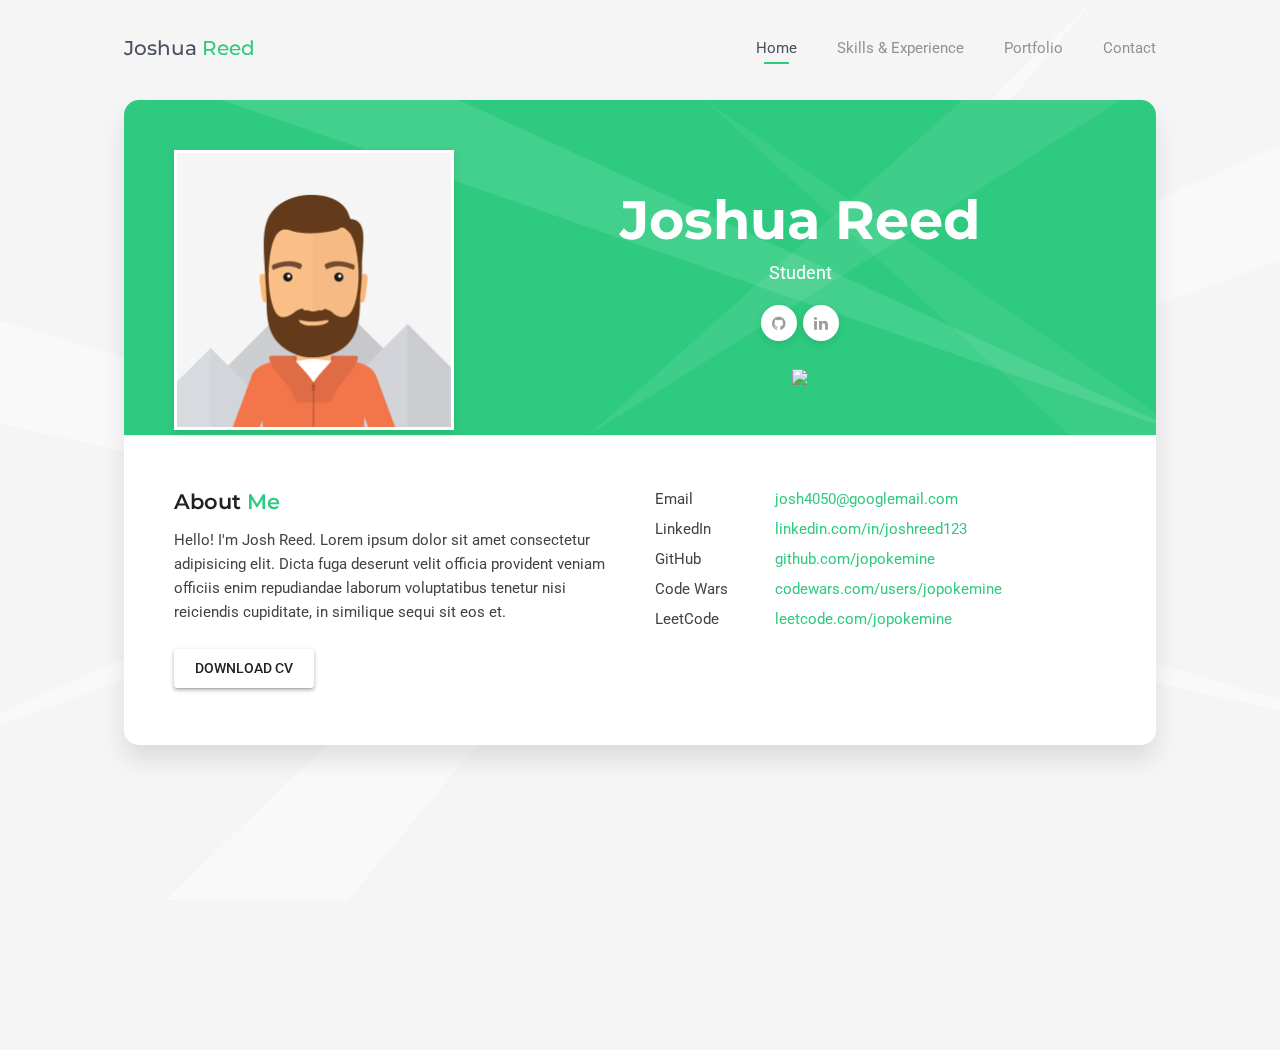
==== commit 2576aff8: "Changed some of the template content to reflect me" ====
--- a/index.html
+++ b/index.html
@@ -3,10 +3,10 @@
   <head>
     <meta charset="UTF-8" />
     <meta http-equiv="X-UA-Compatible" content="IE=edge"> 
-    <title>PRO Card - Material Resume / CV / vCard Template</title>
+    <title>Joshua Reed</title>
     <meta name="viewport" content="width=device-width, initial-scale=1, maximum-scale=1" />
-    <meta name="description" content="PRO Card - Material Resume / CV / vCard Template" />
-    <meta name="keywords" content="vcard, resposnive, retina, resume, jquery, css3, bootstrap, Material CV, portfolio" />
+    <meta name="description" content="Joshua Reed" />
+    <meta name="keywords" content="vcard, resposnive, retina, CV, jquery, css3, bootstrap, Material CV, portfolio" />
     <meta name="author" content="lmtheme" />
     <link rel="shortcut icon" href="favicon.ico">
 
@@ -50,17 +50,17 @@
                 <a class="pt-trigger" href="#home" data-animation="21">Home</a><!-- href value = data-id without # of .pt-page. -->
               </li>
               <li>
-                <a class="pt-trigger" href="#resume" data-animation="21">Resume</a>
+                <a class="pt-trigger" href="#cv" data-animation="21">Skills & Experience</a>
               </li>
-              <li>
+              <!-- <li>
                 <a class="pt-trigger" href="#services" data-animation="21">Services</a>
-              </li>
+              </li> -->
               <li>
                 <a class="pt-trigger" href="#portfolio" data-animation="21">Portfolio</a>
               </li>
-              <li>
+              <!-- <li>
                 <a class="pt-trigger" href="#blog" data-animation="21">Blog</a>
-              </li>
+              </li> -->
               <li>
                 <a class="pt-trigger" href="#contact" data-animation="21">Contact</a>
               </li>
@@ -75,7 +75,7 @@
       <!-- Mobile Header -->
       <div class="mobile-header mobile-visible">
         <div class="mobile-logo-container">
-          <div class="mobile-site-title">Alex Smith</div>
+          <div class="mobile-site-title">Joshua Reed</div>
         </div>
 
         <a class="menu-toggle mobile-visible">
@@ -104,13 +104,13 @@
 
                     <div class="col-sm-8 col-md-8 col-lg-8">
                       <div class="title-block">
-                        <h1>Joshua Reed (Not yet complete!)</h1>
+                        <h1>Joshua Reed</h1>
                         <div class="owl-carousel text-rotation">
                           <div class="item">
-                            <div class="sp-subtitle">Web Designer</div>
+                            <div class="sp-subtitle">Student</div>
                           </div>
                           <div class="item">
-                            <div class="sp-subtitle">Frontend-developer</div>
+                            <div class="sp-subtitle">Software Engineer</div>
                           </div>
                         </div>
                       </div>
@@ -134,21 +134,25 @@
                         <div class="block-title">
                           <h3>About <span>Me</span></h3>
                         </div>
-                        <p>Hello! I’m Alex Smith. Lorem ipsum dolor sit amet, consectetur adipiscing elit. Aenean fermentum ullamcorper sem, at placerat dolor volutpat ac. Duis nulla enim, condimentum nec ultricies.</p>
-                      </div>
-                      <div class="download-resume">
-                        <a href="" class="btn btn-secondary">Download Resume</a>
+                        <p>Hello! I'm Josh Reed. Lorem ipsum dolor sit amet consectetur adipisicing elit. Dicta fuga deserunt velit officia provident veniam officiis enim repudiandae laborum voluptatibus tenetur nisi reiciendis cupiditate, in similique sequi sit eos et.</p>
+                      </div>
+                      <div class="download-cv">
+                        <a href="" class="btn btn-secondary">Download CV</a>
                       </div>
                     </div>
 
                     <div class="col-sm-6 col-md-6 col-lg-6">
                       <ul class="info-list">
-                        <li><span class="title">Age</span><span class="value">22</span></li>
+                        <!-- <li><span class="title">Age</span><span class="value">22</span></li> -->
                         <!-- <li><span class="title">Residence</span><span class="value">USA</span></li> -->
-                        <li><span class="title">Address</span><span class="value">Hampshire, UK (DO I NEED THIS?)</span></li>
-                        <li><span class="title">e-mail</span><span class="value"><a href="mailto:josh4050@googlemail.com">josh4050@googlemail.com (DO I NEED THIS?)</a></span></li>
-                        <li><span class="title">Phone</span><span class="value">+0123 123 456 789</span></li>
-                        <li><span class="title">Freelance</span><span class="value available">Available</span></li>
+                        <!-- <li><span class="title">Address</span><span class="value">Hampshire, UK (DO I NEED THIS?)</span></li> -->
+                        <li><span class="title">Email</span><span class="value"><a href="mailto:josh4050@googlemail.com">josh4050@googlemail.com</a></span></li>
+                        <li><span class="title">LinkedIn</span><span class="value"><a href="https://www.linkedin.com/in/joshreed123">linkedin.com/in/joshreed123</a></span></li>
+                        <li><span class="title">GitHub</span><span class="value"><a href="https://www.github.com/jopokemine">github.com/jopokemine</a></span></li>
+                        <li><span class="title">Code Wars</span><span class="value"><a href="https://www.codewars.com/users/jopokemine">codewars.com/users/jopokemine</a></span></li>
+                        <li><span class="title">LeetCode</span><span class="value"><a href="https://leetcode.com/jopokemine/">leetcode.com/jopokemine</a></span></span></li>
+                        <!-- <li><span class="title">Phone</span><span class="value">+44 7841405727 (DO I NEED THIS?)</span></li> -->
+                        <!-- <li><span class="title">Freelance</span><span class="value available">Available</span></li> -->
                       </ul>
                     </div>
 
@@ -158,11 +162,11 @@
             </section>
             <!-- End of Home Subpage -->
 
-            <!-- Resume Subpage -->
-            <section class="pt-page" data-id="resume">
+            <!-- CV Subpage -->
+            <section class="pt-page" data-id="cv">
               <div class="section-inner custom-page-content">
                 <div class="page-header color-1">
-                  <h2>Resume</h2>
+                  <h2>Joshua Reed</h2>
                 </div>
                 <div class="page-content">
 
@@ -176,30 +180,37 @@
                         <div class="timeline">
                           <!-- Education 1 -->
                           <div class="timeline-item">
-                            <h4 class="item-title">Specialization Course</h4>
-                            <span class="item-period">2010</span>
-                            <span class="item-small">Apple Inc.</span>
+                            <h4 class="item-title">MEng Computer Science, <span>TBD</span></h4>
+                            <span class="item-period">Sep 2017 - Jun 2022</span>
+                            <span class="item-small">University of Portsmouth</span>
+                            <!-- <h4>MEng Computer Science, <span>1st</span></h4> -->
                             <p class="item-description">Mauris magna sapien, pharetra consectetur fringilla vitae, interdum sed tortor.</p>
                           </div>
                           <!-- / Education 1 -->
 
                           <!-- Education 2 -->
                           <div class="timeline-item">
-                            <h4 class="item-title">Specialization Course</h4>
-                            <span class="item-period">2010</span>
-                            <span class="item-small">Apple Inc.</span>
+                            <h4 class="item-title">Introduction to Quantum Computing, <span>Pass</span></h4>
+                            <span class="item-period">Oct 2020 - May 2021</span>
+                            <span class="item-small">The Coding School</span>
                             <p class="item-description">Mauris magna sapien, pharetra consectetur fringilla vitae, interdum sed tortor.</p>
                           </div>
                           <!-- / Education 2 -->
 
                           <!-- Education 3 -->
                           <div class="timeline-item">
-                            <h4 class="item-title">Specialization Course</h4>
-                            <span class="item-period">2010</span>
-                            <span class="item-small">Apple Inc.</span>
+                            <h4 class="item-title">A-Level Mathematics, <span>B</span><br>A-Level Physics, <span>C</span><br>CTEC Computing, <span>Distinction*</span><br>AS Extended Project Qualification (EPQ), <span>A</span></h4>
+                            <span class="item-period">Sep 2015 - Jun 2017</span>
+                            <span class="item-small">Itchen Sixth Form College</span>
                             <p class="item-description">Mauris magna sapien, pharetra consectetur fringilla vitae, interdum sed tortor.</p>
                           </div>
                           <!-- / Education 3 -->
+                          <div class="timeline-item">
+                            <h4 class="item-title">12 GCSEs (including English and Maths), <span>A*-B</span></h4>
+                            <span class="item-period">Sep 2010 - Jun 2015</span>
+                            <span class="item-small">Oasis Academy Mayfield</span>
+                            <p class="item-description">Mauris magna sapien, pharetra consectetur fringilla vitae, interdum sed tortor.</p>
+                          </div>
                         </div>
                       </div>
                     </div>
@@ -213,29 +224,29 @@
                         <div class="timeline">
                           <!-- Experience 1 -->
                           <div class="timeline-item">
-                            <h4 class="item-title">Frontend-developer</h4>
-                            <span class="item-period">Dec 2012 - Current</span>
-                            <span class="item-small">Web Agency</span>
+                            <h4 class="item-title">Stand Manager (Casual)</h4>
+                            <span class="item-period">Sep 2017 - Current</span>
+                            <span class="item-small">Saints Events</span>
                             <p class="item-description">Mauris magna sapien, pharetra consectetur fringilla vitae, interdum sed tortor.</p>
                           </div>
                           <!-- / Experience 1 -->
 
                           <!-- Experience 2 -->
                           <div class="timeline-item">
-                            <h4 class="item-title">Web Designer</h4>
-                            <span class="item-period">Dec 2011 - Nov 2012</span>
-                            <span class="item-small">Apple Inc.</span>
+                            <h4 class="item-title">Placement Student (Software Engineer)</h4>
+                            <span class="item-period">Jul 2019 - Jul 2020</span>
+                            <span class="item-small">Clearswift</span>
                             <p class="item-description">Mauris magna sapien, pharetra consectetur fringilla vitae, interdum sed tortor.</p>
                           </div>
                           <!-- / Experience 2 -->
 
                           <!-- Experience 3 -->
-                          <div class="timeline-item">
+                          <!-- <div class="timeline-item">
                             <h4 class="item-title">Graphic Designer</h4>
                             <span class="item-period">Jan 2010 - Dec 2011</span>
                             <span class="item-small">Apple Inc.</span>
                             <p class="item-description">Mauris magna sapien, pharetra consectetur fringilla vitae, interdum sed tortor.</p>
-                          </div>
+                          </div> -->
                           <!-- / Experience 3 -->
                         </div>
                       </div>
@@ -246,7 +257,7 @@
                     <div class="col-sm-6 col-md-6 col-lg-6">
                       <div class="block">
                         <div class="block-title">
-                          <h3>Design <span>Skills</span></h3>
+                          <h3>TODO Design <span>Skills</span></h3>
                         </div>
 
                         <div class="skills-info">
@@ -276,42 +287,52 @@
                         </div>
 
                         <div class="skills-info">
-                          <h4>HTML5</h4>                               
+                          <h4>Python</h4>                               
                           <div class="skill-container">
                             <div class="skill-percentage skill-4"></div>
                           </div>
 
-                          <h4>CSS3/LESS/SASS</h4>
+                          <h4>Javascript</h4>
                           <div class="skill-container">
                             <div class="skill-percentage skill-5"></div>
                           </div>
 
-                          <h4>jQuery</h4>
+                          <h4>Java</h4>
+                          <div class="skill-container">
+                            <div class="skill-percentage skill-6"></div>
+                          </div>
+
+                          <h4>Haskell</h4>
                           <div class="skill-container">
                             <div class="skill-percentage skill-6"></div>
                           </div> 
+
+                          <h4>C++</h4>
+                          <div class="skill-container">
+                            <div class="skill-percentage skill-6"></div>
+                          </div> 
                         </div>
                         
                       </div>
                     </div>
                   </div>
 
-                  <!-- Download Resume Button -->
+                  <!-- Download CV Button -->
                   <div class="row">
                     <div class="col-sm-12 col-md-12 col-lg-12">
                       <div class="block">
-                        <div class="center download-resume">
-                          <a href="#" class="btn btn-secondary">Download Resume</a>
+                        <div class="center download-cv">
+                          <a href="#" class="btn btn-secondary">Download CV</a>
                         </div>
                       </div>
                     </div>
                   </div>
-                  <!-- End of Download Resume Button -->
+                  <!-- End of Download CV Button -->
 
                 </div>
               </div>
             </section>
-            <!-- End of Resume Subpage -->
+            <!-- End of CV Subpage -->
 
 
             <!-- Services Subpage -->
@@ -642,14 +663,14 @@
                         <a class="filter btn btn-sm btn-link active" data-group="all">All</a>
                       </li>
                       <li>
-                        <a class="filter btn btn-sm btn-link" data-group="media">Media</a>
+                        <a class="filter btn btn-sm btn-link" data-group="project">Project</a>
                       </li>
                       <li>
-                        <a class="filter btn btn-sm btn-link" data-group="illustration">Illustration</a>
+                        <a class="filter btn btn-sm btn-link" data-group="research">Research</a>
                       </li>
-                      <li>
+                      <!-- <li>
                         <a class="filter btn btn-sm btn-link" data-group="video">Video</a>
-                      </li>
+                      </li> -->
                     </ul>
                     <!-- End of Portfolio filter -->
 
@@ -657,8 +678,9 @@
                     <div id="portfolio_grid" class="portfolio-grid portfolio-masonry masonry-grid-3">
 
                       <!-- Portfolio Item 1 -->
-                      <figure class="item" data-groups='["all", "media"]'>
-                        <a class="ajax-page-load" href="portfolio-1.html">
+                      <figure class="item" data-groups='["all", "project"]'>
+                        <!-- class="ajax-page-load" -->
+                        <a href="http://www.leoncb.com" title="test" target="_blank">
                           <img src="images/portfolio/1.jpg" alt="">
                           <div>
                             <h5 class="name">Project Name</h5>
@@ -670,13 +692,14 @@
                       <!-- /Portfolio Item 1 -->
 
                       <!-- Portfolio Item 2 -->
-                      <figure class="item" data-groups='["all", "video"]'>
-                        <a href="https://player.vimeo.com/video/97102654?autoplay=1" title="Praesent Dolor Ex" class="lightbox mfp-iframe">
+                      <figure class="item" data-groups='["all", "research"]'>
+                        <!-- class="lightbox mfp-iframe" -->
+                        <a href="assets/pdf/can-chatbots-truly-be-unbiased.pdf" title="Praesent Dolor Ex" target="_blank">
                           <img src="images/portfolio/2.jpg" alt="">
                           <div>
-                            <h5 class="name">Project Name</h5>
-                            <small>Video</small>
-                            <i class="fa fa-video-camera"></i>
+                            <h5 class="name">Can Chatbots Ever Truly Be 'Unbiased'?</h5>
+                            <small>Research</small>
+                            <i class="fa fa-file-text-o"></i>
                           </div>
                         </a>
                       </figure>
@@ -1011,7 +1034,7 @@
                         <h3>Get in <span>Touch</span></h3>
                       </div>
                       <!-- Google Map -->
-                      <div id="map" class="map"></div>
+                      <!-- <div id="map" class="map"></div> -->
                       <!-- End of Google Map -->
 
                       <div class="contact-info-block">
@@ -1042,9 +1065,9 @@
                         <div class="ci-icon">
                           <i class="fa fa-check"></i>
                         </div>
-                        <div class="ci-text">
+                        <!-- <div class="ci-text">
                           <h5>Freelance Available</h5>
-                        </div>
+                        </div> -->
                       </div>
                     </div>
 
@@ -1081,7 +1104,7 @@
                             <div class="help-block with-errors"></div>
                           </div>
 
-                          <div class="g-recaptcha" data-sitekey="6LdqmCAUAAAAAMMNEZvn6g4W5e0or2sZmAVpxVqI"></div>
+                          <!-- <div class="g-recaptcha" data-sitekey="6LdqmCAUAAAAAMMNEZvn6g4W5e0or2sZmAVpxVqI"></div> -->
 
                           <input type="submit" class="button btn-send" value="Send message">
                         </div>
@@ -1099,9 +1122,9 @@
       </div>
       <!-- /Main Content -->
     </div>
-    <footer>
+    <!-- <footer>
       <div class="copyrights">© 2017 All rights reserved. Material template by LMPixels</div>
-    </footer>
+    </footer> -->
 
     <script type="text/javascript" src="js/bootstrap.min.js"></script>
     <script type="text/javascript" src="js/pages-switcher.js"></script>
--- a/css/main.css
+++ b/css/main.css
@@ -782,7 +782,7 @@
   margin: 5px 0 25px;
 }
 
-.block-title h3 span {
+.block-title h3 span, h4 span {
   color: #2eca7f;
 }
 
@@ -933,7 +933,7 @@
   margin-bottom: 10px;
 }
 
-.start-page-content .page-content .download-resume {
+.start-page-content .page-content .download-cv {
   margin-top: 15px;
 }
 
@@ -1118,7 +1118,7 @@
 }
 /* Skills */
 
-.download-resume {
+.download-cv {
   margin-top: 50px;
 }
 
